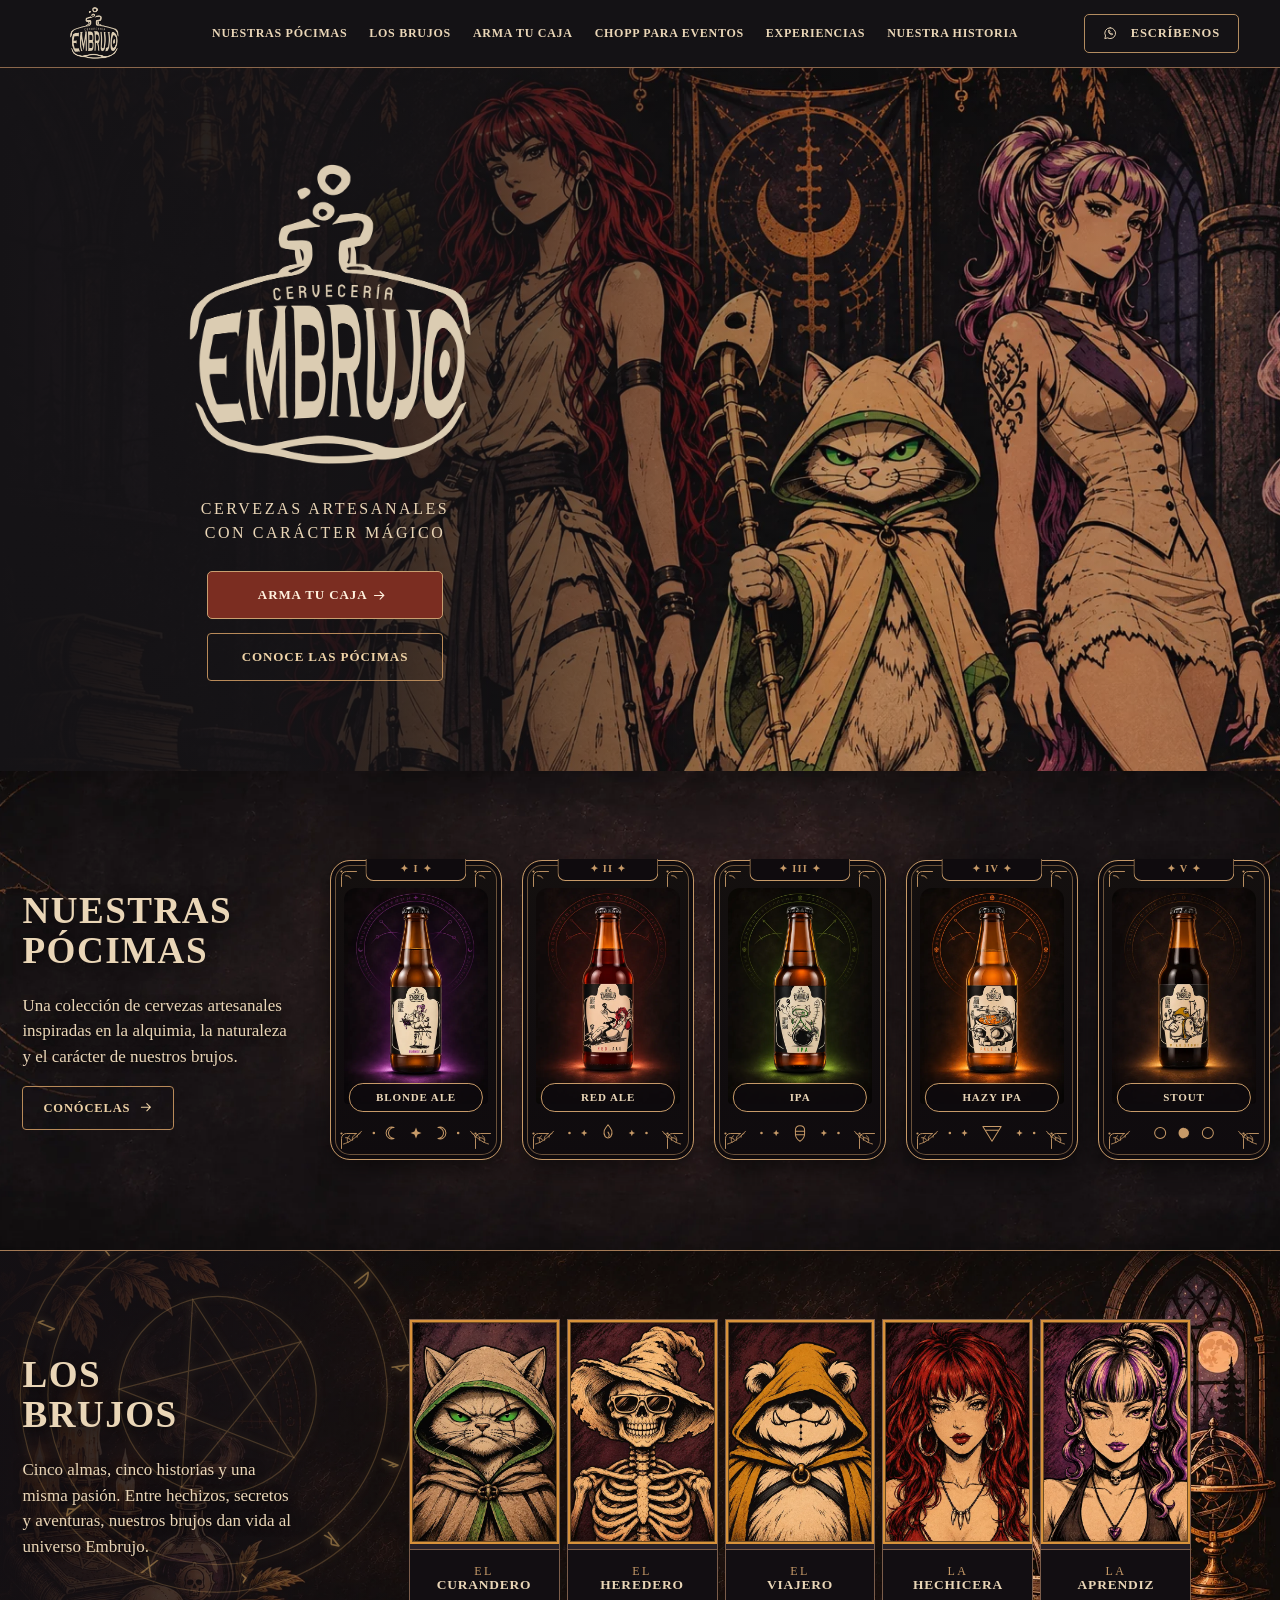
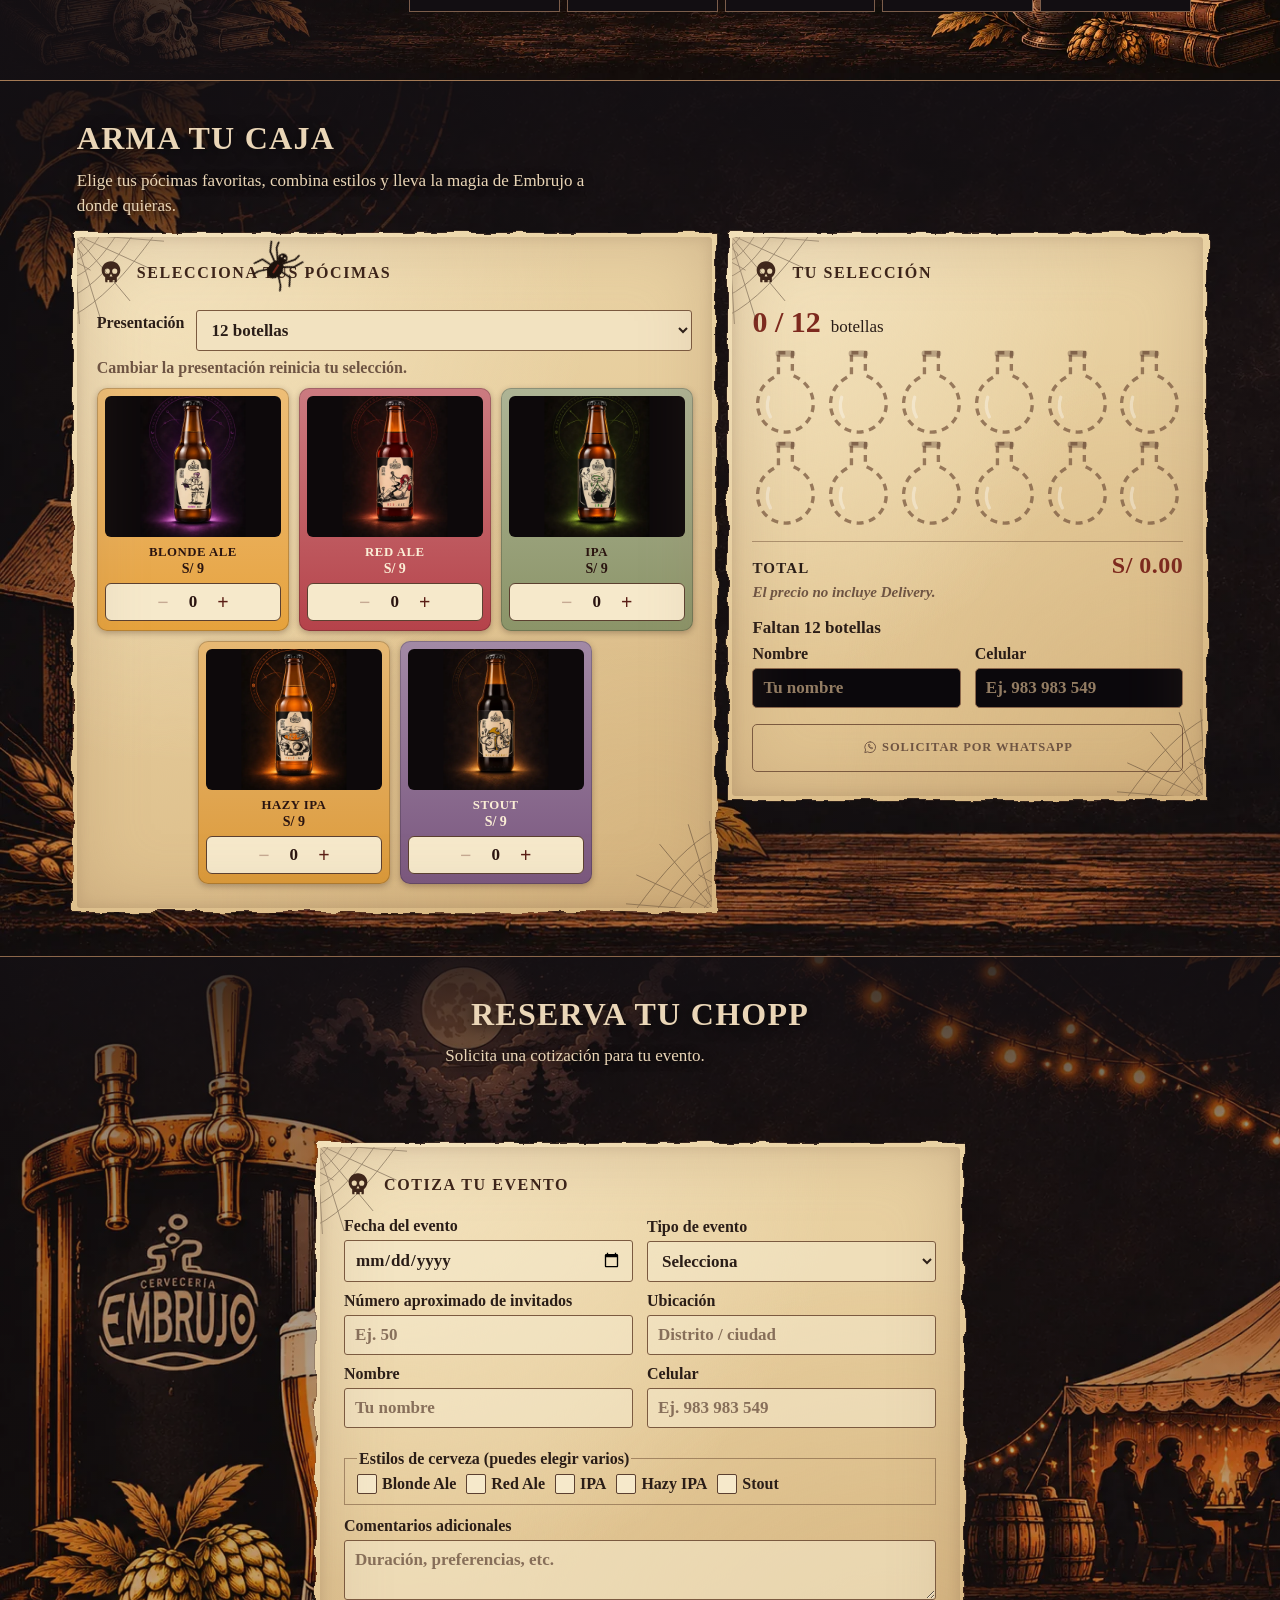
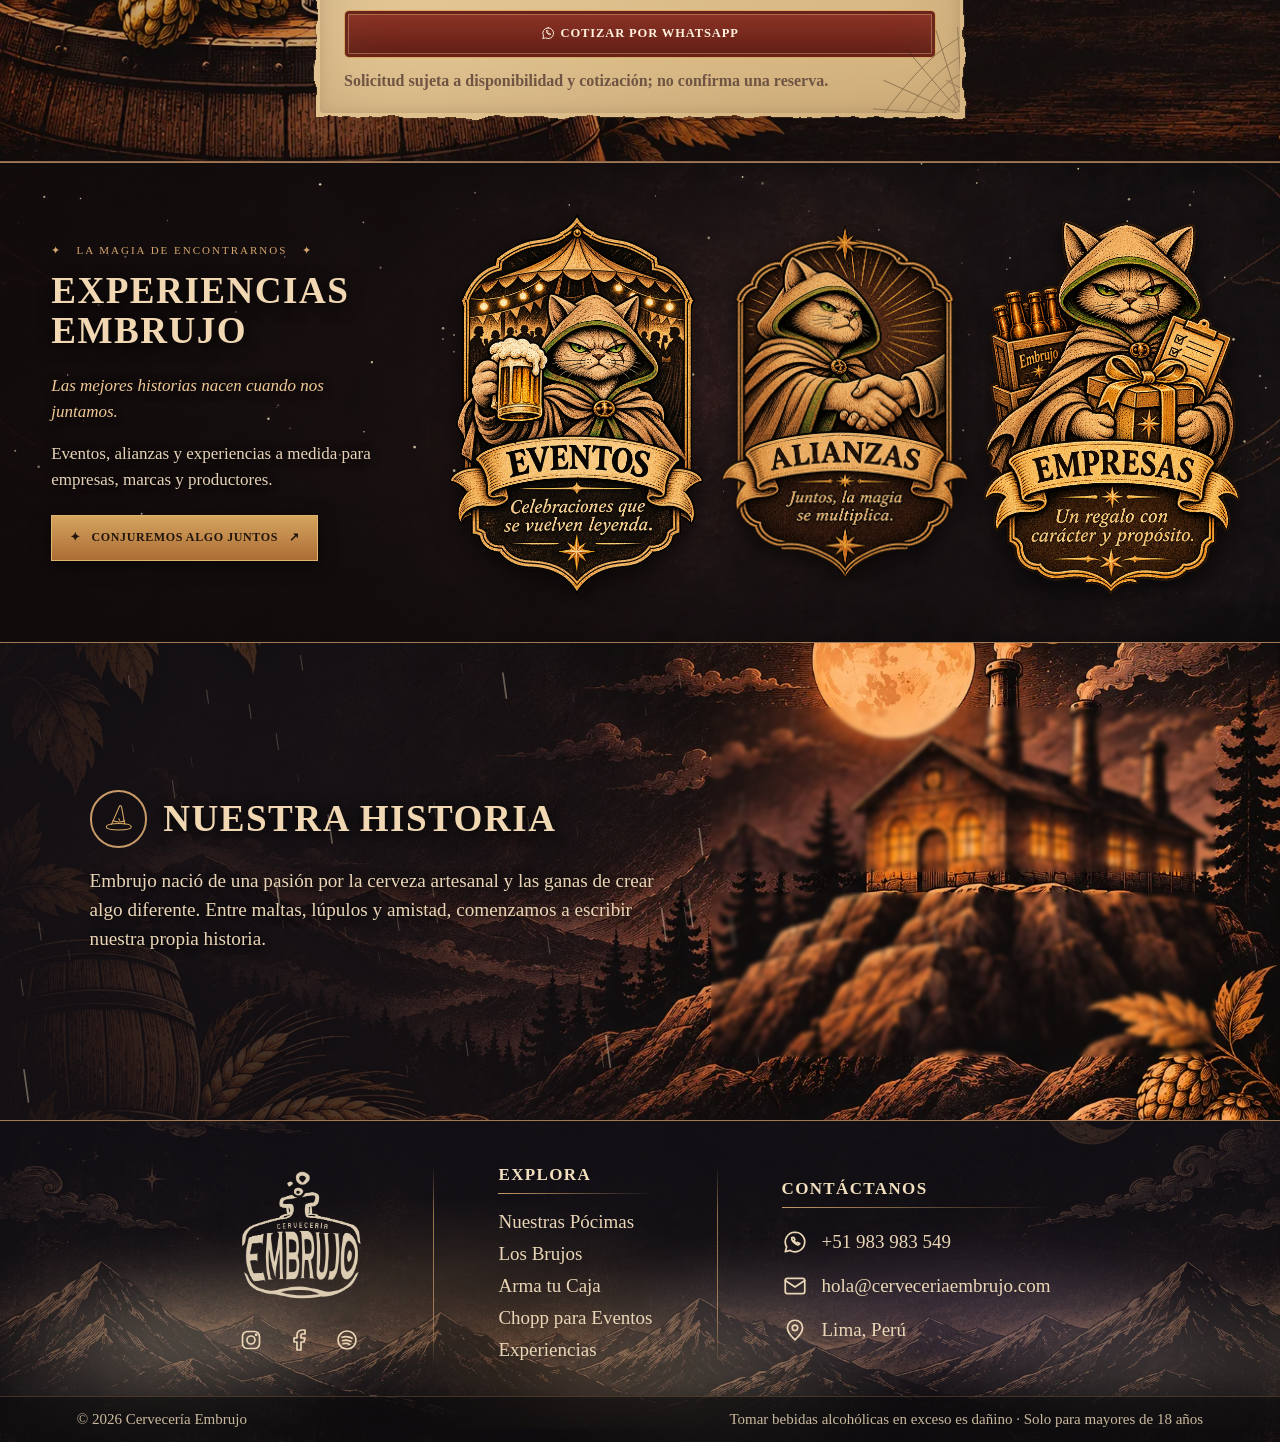
==== index.html @ a830eb20 "Update index.html for styling and contact features Updated stylesheet and script version numbers, mo" ====
<!doctype html>
<html lang="es">
<head>
<meta charset="utf-8">
<meta name="viewport" content="width=device-width, initial-scale=1">
<title>Cervecería Embrujo | Universo Embrujo</title>
<meta name="description" content="Cervecería Embrujo: cervezas artesanales con carácter mágico. Arma tu caja, reserva chopp para tu evento y conoce a los brujos.">
<link rel="preload" href="assets/fondos/hero-bg.webp" as="image" type="image/webp">
<link rel="preload" href="assets/fonts/cinzel-latin-600-normal.woff2" as="font" type="font/woff2" crossorigin>
<link rel="stylesheet" href="styles.css?v=4.32">
</head>
<body>

<!-- Íconos SVG (sprite). Se usan con <svg class="i"><use href="#i-nombre"/></svg> -->
<svg width="0" height="0" style="position:absolute" aria-hidden="true" focusable="false">
  <defs>
    <symbol id="i-whatsapp" viewBox="0 0 24 24" fill="none" stroke="currentColor" stroke-width="1.6" stroke-linecap="round" stroke-linejoin="round"><path d="M12 3a9 9 0 0 0-7.7 13.6L3 21l4.5-1.2A9 9 0 1 0 12 3z"/><path d="M9 8c-.4 1.9 1.6 5.6 5.4 6.6.9.2 1.6-.4 2-1.1l-2-1.1-.9.8c-.9-.4-2-1.5-2.4-2.5l.8-.8L10.9 7.8z"/></symbol>
    <symbol id="i-arrow" viewBox="0 0 24 24" fill="none" stroke="currentColor" stroke-width="1.8" stroke-linecap="round" stroke-linejoin="round"><path d="M4 12h15M13 6l6 6-6 6"/></symbol>
    <symbol id="i-chevron-left" viewBox="0 0 24 24" fill="none" stroke="currentColor" stroke-width="2" stroke-linecap="round" stroke-linejoin="round"><path d="M15 5l-7 7 7 7"/></symbol>
    <symbol id="i-chevron-right" viewBox="0 0 24 24" fill="none" stroke="currentColor" stroke-width="2" stroke-linecap="round" stroke-linejoin="round"><path d="M9 5l7 7-7 7"/></symbol>
    <symbol id="i-menu" viewBox="0 0 24 24" fill="none" stroke="currentColor" stroke-width="1.8" stroke-linecap="round"><path d="M4 7h16M4 12h16M4 17h16"/></symbol>
    <symbol id="i-close" viewBox="0 0 24 24" fill="none" stroke="currentColor" stroke-width="1.8" stroke-linecap="round"><path d="M6 6l12 12M18 6L6 18"/></symbol>
    <symbol id="i-tap" viewBox="0 0 48 48" fill="none" stroke="currentColor" stroke-width="1.6" stroke-linecap="round" stroke-linejoin="round"><path d="M10 14h20a6 6 0 0 1 6 6v3H10z"/><path d="M16 14V8h8v6M20 8V5"/><path d="M36 20h4v8a3 3 0 0 1-3 3h-1"/><path d="M14 23v8a3 3 0 0 0 3 3h2v8M24 34v3"/><path d="M20 42h12"/></symbol>
    <symbol id="i-crate" viewBox="0 0 48 48" fill="none" stroke="currentColor" stroke-width="1.6" stroke-linecap="round" stroke-linejoin="round"><path d="M6 24h36v18H6z"/><path d="M6 31h36"/><path d="M11 24V14h5v10M21 24V9h5v15M31 24V14h5v10"/><path d="M12.5 11v3M23.5 6v3M33.5 11v3"/></symbol>
    <symbol id="i-handshake" viewBox="0 0 48 48" fill="none" stroke="currentColor" stroke-width="1.6" stroke-linecap="round" stroke-linejoin="round"><path d="M4 18l8-4 8 3 5-2 6 3 9-3 4 2v14l-4 2-9 5-5-3-4 2-6-4-8-3-4-3z" opacity="0"/><path d="M3 17l7-3 10 2"/><path d="M45 17l-7-3-8 1"/><path d="M3 17v12l6 2M45 17v12l-6 2"/><path d="M20 16l-6 4a3 3 0 0 0 1 5l3 1"/><path d="M20 16l8-1 5 4-9 9a3 3 0 0 1-4-4"/><path d="M15 26l8 8a3 3 0 0 0 4-4M23 34l4 4a3 3 0 0 0 4-4l-3-3"/><path d="M30 34l3 3a3 3 0 0 0 4-4l-6-6"/></symbol>
    <symbol id="i-instagram" viewBox="0 0 24 24" fill="none" stroke="currentColor" stroke-width="1.7" stroke-linecap="round" stroke-linejoin="round"><rect x="3.5" y="3.5" width="17" height="17" rx="5"/><circle cx="12" cy="12" r="4"/><circle cx="17.2" cy="6.8" r=".6" fill="currentColor"/></symbol>
    <symbol id="i-facebook" viewBox="0 0 24 24" fill="none" stroke="currentColor" stroke-width="1.7" stroke-linecap="round" stroke-linejoin="round"><path d="M18 2h-3a5 5 0 0 0-5 5v3H7v4h3v8h4v-8h3l1-4h-4V7a1 1 0 0 1 1-1h3z"/></symbol>
    <symbol id="i-youtube" viewBox="0 0 24 24" fill="none" stroke="currentColor" stroke-width="1.7" stroke-linecap="round" stroke-linejoin="round"><path d="M2.5 17a24.12 24.12 0 0 1 0-10 2 2 0 0 1 1.4-1.4 49.56 49.56 0 0 1 16.2 0A2 2 0 0 1 21.5 7a24.12 24.12 0 0 1 0 10 2 2 0 0 1-1.4 1.4 49.55 49.55 0 0 1-16.2 0A2 2 0 0 1 2.5 17"/><path d="m10 15 5-3-5-3z"/></symbol>
    <symbol id="i-tiktok" viewBox="0 0 24 24" fill="none" stroke="currentColor" stroke-width="1.7" stroke-linecap="round" stroke-linejoin="round"><path d="M14 3v11.5a3.5 3.5 0 1 1-3.5-3.5"/><path d="M14 3c.3 2.4 1.9 4 4.5 4.2"/></symbol>
    <symbol id="i-spotify" viewBox="0 0 24 24" fill="none" stroke="currentColor" stroke-width="1.7" stroke-linecap="round" stroke-linejoin="round"><circle cx="12" cy="12" r="9"/><path d="M7 9.2c3.4-1 7.2-.7 10.2 1"/><path d="M7.6 12.6c2.9-.8 5.9-.5 8.4 1"/><path d="M8.2 15.7c2.3-.6 4.5-.4 6.5.8"/></symbol>
    <symbol id="i-mail" viewBox="0 0 24 24" fill="none" stroke="currentColor" stroke-width="1.6" stroke-linecap="round" stroke-linejoin="round"><rect x="3" y="5" width="18" height="14" rx="2"/><path d="m3 7 9 6 9-6"/></symbol>
    <symbol id="i-pin" viewBox="0 0 24 24" fill="none" stroke="currentColor" stroke-width="1.6" stroke-linecap="round" stroke-linejoin="round"><path d="M12 21s-7-6.2-7-11a7 7 0 0 1 14 0c0 4.8-7 11-7 11z"/><circle cx="12" cy="10" r="2.5"/></symbol>
  </defs>
</svg>

<header class="nav">
  <a class="brand" href="#inicio"><img src="assets/logo-embrujo.png" alt="Cervecería Embrujo"></a>
  <button id="menu" aria-label="Abrir menú" aria-expanded="false" aria-controls="navlinks"><svg class="i"><use href="#i-menu"/></svg></button>
  <nav id="navlinks">
    <a href="#pocimas">Nuestras pócimas</a>
    <a href="#brujos">Los brujos</a>
    <a href="#caja">Arma tu caja</a>
    <a href="#chopp">Chopp para eventos</a>
    <a href="#experiencias">Experiencias</a>
    <a href="#historia">Nuestra historia</a>
  </nav>
  <a class="btn nav-cta" data-correo="escribenos" href="https://wa.me/51983983549?text=Hola%2C%20quiero%20informaci%C3%B3n%20sobre%20Cervecer%C3%ADa%20Embrujo." target="_blank" rel="noopener"><svg class="i"><use href="#i-whatsapp"/></svg><span>Escríbenos</span></a>
</header>

<main>
  <section id="inicio" class="hero">
    <div class="hero-content">
      <img class="hero-logo" src="assets/logo-embrujo.png" alt="Cervecería Embrujo">
      <h1 class="hero-tagline">CERVEZAS ARTESANALES<br>CON CARÁCTER MÁGICO</h1>
      <div class="hero-actions">
        <a class="btn" href="#caja">Arma tu caja <svg class="i arr"><use href="#i-arrow"/></svg></a>
        <a class="outline" href="#pocimas">Conoce las pócimas</a>
      </div>
    </div>
  </section>

  <section id="pocimas" class="section split product-section">
    <div class="intro">
      <h2>NUESTRAS<br>PÓCIMAS</h2>
      <p>Una colección de cervezas artesanales inspiradas en la alquimia, la naturaleza y el carácter de nuestros brujos.</p>
      <a class="outline" href="#caja">Conócelas <svg class="i arr"><use href="#i-arrow"/></svg></a>
    </div>
    <div class="carousel">
      <div class="bottles" id="bottleGallery"></div>
      <button class="car-btn prev" data-target="bottleGallery" data-dir="-1" aria-label="Anterior"><svg class="i"><use href="#i-chevron-left"/></svg></button>
      <button class="car-btn next" data-target="bottleGallery" data-dir="1" aria-label="Siguiente"><svg class="i"><use href="#i-chevron-right"/></svg></button>
    </div>
  </section>

  <section id="brujos" class="section split character-section">
    <div class="intro">
      <h2>LOS<br>BRUJOS</h2>
      <p>Cinco almas, cinco historias y una misma pasión. Entre hechizos, secretos y aventuras, nuestros brujos dan vida al universo Embrujo.</p>
    </div>
    <div class="carousel">
      <div class="characters" id="characterGallery"></div>
      <button class="car-btn prev" data-target="characterGallery" data-dir="-1" aria-label="Anterior"><svg class="i"><use href="#i-chevron-left"/></svg></button>
      <button class="car-btn next" data-target="characterGallery" data-dir="1" aria-label="Siguiente"><svg class="i"><use href="#i-chevron-right"/></svg></button>
    </div>
  </section>



  <svg width="0" height="0" style="position:absolute" aria-hidden="true" focusable="false"><filter id="rough-papel" x="-5%" y="-5%" width="110%" height="110%"><feTurbulence type="fractalNoise" baseFrequency=".035" numOctaves="3" seed="7" result="n"/><feDisplacementMap in="SourceGraphic" in2="n" scale="9"/></filter></svg>
  <section class="section configurators">
    <div id="caja" class="config box-config">
      <div class="config-heading">
        <h2>ARMA TU CAJA</h2>
        <p>Elige tus pócimas favoritas, combina estilos y lleva la magia de Embrujo a donde quieras.</p>
      </div>
      <div class="panel sel-panel">
        <div class="mini-count" aria-hidden="true"><strong id="miniCount">0 / 12</strong><span id="miniLeft">Faltan 12 botellas</span></div>
        <h3>Selecciona tus pócimas</h3>
        <div class="choice"><label for="boxsize">Presentación</label>
          <select id="boxsize"><option value="12">12 botellas</option><option value="24">24 botellas</option></select>
        </div>
        <small class="hint">Cambiar la presentación reinicia tu selección.</small>
        <div id="boxrows"></div>
      </div>
      <div class="panel summary">
        <h3>Tu selección</h3>
        <ul id="boxlist" class="sel-list" aria-label="Cervezas elegidas"></ul>
        <div class="count"><strong id="boxcount">0 / 12</strong><span>botellas</span></div>
        <div class="notches" id="boxnotches" aria-hidden="true"></div>
        <div class="total"><span>Total</span><strong id="boxtotal">S/ 0.00</strong></div>
        <p class="delivery">El precio no incluye Delivery.</p>
        <p id="boxstatus" role="status">Selecciona tus cervezas</p>
        <p id="boxhint" class="hint"></p>
        <!-- Solo escritorio: nombre y celular para enviar la solicitud por correo (en móvil se oculta y se usa WhatsApp) -->
        <div class="field-row pc-only contacto">
          <label>Nombre<input id="cajaNombre" autocomplete="name" placeholder="Tu nombre"></label>
          <label>Celular<input id="cajaCel" type="tel" inputmode="tel" autocomplete="tel" placeholder="Ej. 983 983 549"></label>
        </div>
        <button class="btn" id="sendbox" aria-disabled="true"><svg class="i"><use href="#i-whatsapp"/></svg> <span class="lbl">Solicitar por WhatsApp</span></button>
        <p id="boxnote" class="form-note" role="status" aria-live="polite"></p>
      </div>
    </div>

    <div id="chopp" class="config chopp">
      <div class="config-heading">
        <h2>RESERVA TU CHOPP</h2>
        <p>Solicita una cotización para tu evento.</p>
      </div>
      <form id="choppform" class="panel" novalidate>
        <h3>Cotiza tu evento</h3>
        <div class="field-row">
          <label>Fecha del evento<input type="date" name="fecha" required></label>
          <label>Tipo de evento
            <select name="tipo" required><option value="">Selecciona</option><option>Cumpleaños</option><option>Matrimonio</option><option>Evento corporativo</option><option>Reunión</option><option>Otro</option></select>
          </label>
        </div>
        <div class="field-row">
          <label>Número aproximado de invitados<input type="number" name="invitados" min="1" required placeholder="Ej. 50"></label>
          <label>Ubicación<input name="ubicacion" required placeholder="Distrito / ciudad"></label>
        </div>
        <!-- Solo escritorio: datos de contacto para el envío por correo -->
        <div class="field-row pc-only">
          <label>Nombre<input name="nombre" autocomplete="name" placeholder="Tu nombre"></label>
          <label>Celular<input name="celular" type="tel" inputmode="tel" autocomplete="tel" placeholder="Ej. 983 983 549"></label>
        </div>
        <fieldset><legend>Estilos de cerveza (puedes elegir varios)</legend><div class="checks" id="beerchecks"></div></fieldset>
        <label>Comentarios adicionales<textarea name="comentarios" rows="2" placeholder="Duración, preferencias, etc."></textarea></label>
        <button class="btn" type="submit"><svg class="i"><use href="#i-whatsapp"/></svg> <span class="lbl">Cotizar por WhatsApp</span></button>
        <p id="choppnote" class="form-note" role="status" aria-live="polite"></p>
        <small>Solicitud sujeta a disponibilidad y cotización; no confirma una reserva.</small>
      </form>
    </div>
  </section>
  <!-- Experiencias: misma estructura que Pócimas y Brujos (section split → .intro + galería) -->
  <section id="experiencias" class="section split experience-section" aria-labelledby="experiencias-titulo">
    <div class="intro">
      <span class="exp-kicker" aria-hidden="true">✦ &nbsp; LA MAGIA DE ENCONTRARNOS &nbsp; ✦</span>
      <h2 id="experiencias-titulo">EXPERIENCIAS<br>EMBRUJO</h2>
      <p class="exp-quote">Las mejores historias nacen cuando nos juntamos.</p>
      <p class="exp-desc">Eventos, alianzas y experiencias a medida para empresas, marcas y productores.</p>
      <a class="exp-wa" data-correo="experiencias" href="https://wa.me/51983983549?text=Hola%2C%20me%20gustar%C3%ADa%20conversar%20sobre%20una%20experiencia%20o%20colaboraci%C3%B3n%20con%20Embrujo" target="_blank" rel="noopener noreferrer" aria-label="Conjuremos algo juntos por WhatsApp">✦ &nbsp; CONJUREMOS ALGO JUNTOS &nbsp; ↗</a>
    </div>
    <div class="experiences-gallery" aria-label="Opciones de colaboración">
      <figure><img src="assets/experiencias/eventos.png" alt="Eventos: festivales, ferias y celebraciones privadas" loading="lazy" width="344" height="582"></figure>
      <figure><img src="assets/experiencias/empresas.png" alt="Empresas: regalos, activaciones y experiencias corporativas" loading="lazy" width="351" height="582"></figure>
      <figure><img src="assets/experiencias/alianzas.png" alt="Alianzas: colaboraciones y proyectos con otras marcas" loading="lazy" width="346" height="582"></figure>
    </div>
  </section>
  <section class="section story">
    <div id="historia" class="story-half">
      <!-- Nuestra historia + Misión + Visión. Los iconos (sombrero, escoba, luna) son SVG: se pueden cambiar aquí. -->
      <div class="hist-wrap">
        <div class="hist-main">
          <h2><span class="hist-ic hist-ic-lg"><svg viewBox="0 0 48 48" aria-hidden="true"><path d="M5 36c0 3 8 5 19 5s19-2 19-5-8-5-19-5-19 2-19 5z"/><path d="M13 32.5L25 5c.8-1.8 2.8-1 3.2.8L33 32"/><path d="M15 27c6 2.2 13 2.2 18 0"/><path d="M24 24l1.2 2.2"/></svg></span>NUESTRA HISTORIA</h2>
          <p>Embrujo nació de una pasión por la cerveza artesanal y las ganas de crear algo diferente. Entre maltas, lúpulos y amistad, comenzamos a escribir nuestra propia historia.</p>
        </div>
        <div class="hist-col">
          <article class="hist-card">
            <h3><span class="hist-ic"><svg viewBox="0 0 48 48" aria-hidden="true"><path d="M44 4L25 25"/><path d="M21 22l7 7"/><path d="M21 23C14 24 7 31 4 42c9-1 16-6 18-13"/><path d="M12 33c3 0 7 1 9 4M9 38l12-8M15 40c2-3 5-5 8-7"/></svg></span>MISIÓN</h3>
            <p>Crear cervezas con identidad y carácter, transformando ingredientes en experiencias que despierten los sentidos y reúnan a las personas.</p>
          </article>
          <article class="hist-card">
            <h3><span class="hist-ic"><svg viewBox="0 0 48 48" aria-hidden="true"><path d="M30 6a18 18 0 1 0 12 30A14 14 0 0 1 30 6z"/><path d="M38 11l1.2 2.8 2.8.3-2.2 2 .7 2.9-2.5-1.6-2.5 1.6.7-2.9-2.2-2 2.8-.3z"/></svg></span>VISIÓN</h3>
            <p>Llevar la magia de Embrujo a nuevos lugares, convirtiéndonos en una marca reconocida por su creatividad, autenticidad y pasión cervecera.</p>
          </article>
        </div>
      </div>
    </div>
  </section>
</main>

<footer class="site-footer">
  <div class="sf-fog sf-f2" aria-hidden="true"><i></i></div>
  <div class="sf-fog sf-f1" aria-hidden="true"><i></i></div>
  <div class="sf-main">
    <div class="sf-brand">
      <img class="sf-logo" src="assets/logo-embrujo.png" alt="Cervecería Embrujo">
      <!-- Redes: para cambiar un enlace, edita el href de cada <a>. YouTube y TikTok se quitaron por ahora (el ícono sigue en el sprite de arriba por si se reactivan). -->
      <div class="sf-socials">
        <a class="sf-soc" href="https://www.instagram.com/cerveceria.embrujo" target="_blank" rel="noopener" aria-label="Instagram"><svg class="i"><use href="#i-instagram"/></svg></a>
        <a class="sf-soc" href="https://www.facebook.com/cerveceria.embrujo" target="_blank" rel="noopener" aria-label="Facebook"><svg class="i"><use href="#i-facebook"/></svg></a>
        <a class="sf-soc" href="https://open.spotify.com/user/31fjvkqgbstzmqudjuhpldklowda?si=c5f77337a974407b" target="_blank" rel="noopener" aria-label="Spotify"><svg class="i"><use href="#i-spotify"/></svg></a>
      </div>
    </div>
    <i class="sf-div" aria-hidden="true"></i>
    <nav class="sf-col" aria-label="Explora">
      <h3>EXPLORA</h3>
      <a class="sf-lk" href="#pocimas">Nuestras Pócimas</a>
      <a class="sf-lk" href="#brujos">Los Brujos</a>
      <a class="sf-lk" href="#caja">Arma tu Caja</a>
      <a class="sf-lk" href="#chopp">Chopp para Eventos</a>
      <a class="sf-lk" href="#experiencias">Experiencias</a>
    </nav>
    <i class="sf-div" aria-hidden="true"></i>
    <div class="sf-col">
      <h3>CONTÁCTANOS</h3>
      <a class="sf-ct" href="https://wa.me/51983983549?text=Hola%2C%20quiero%20informaci%C3%B3n%20sobre%20Cervecer%C3%ADa%20Embrujo." target="_blank" rel="noopener"><svg class="i"><use href="#i-whatsapp"/></svg><span>+51 983 983 549</span></a>
      <a class="sf-ct" href="mailto:hola@cerveceriaembrujo.com"><svg class="i"><use href="#i-mail"/></svg><span>hola@cerveceriaembrujo.com</span></a>
      <p class="sf-ct"><svg class="i"><use href="#i-pin"/></svg><span>Lima, Perú</span></p>
    </div>
  </div>
  <div class="sf-legal"><span>© 2026 Cervecería Embrujo</span><span>Tomar bebidas alcohólicas en exceso es dañino · Solo para mayores de 18 años</span></div>
</footer>

<a class="wa" href="https://wa.me/51983983549?text=Hola%2C%20quiero%20informaci%C3%B3n%20sobre%20Cervecer%C3%ADa%20Embrujo." aria-label="Escríbenos por WhatsApp" target="_blank" rel="noopener"><svg class="i"><use href="#i-whatsapp"/></svg></a>
<script src="script.js?v=4.24"></script>
</body>
</html>
---- styles.css ----
:root{--ink:#151115;--dark:#211a22;--cream:#f2dfbe;--gold:#d9aa65;--orange:#ba430c;--line:#bd9d6b}*{box-sizing:border-box}html{scroll-behavior:smooth}body{margin:0;background:var(--ink);color:var(--cream);font-family:Arial,sans-serif}h1,h2,h3,.brand{font-family:Georgia,serif}h2{font-size:clamp(2rem,3vw,3.6rem);line-height:.95;margin:0 0 22px}p{line-height:1.5}a{color:inherit;text-decoration:none}button,select,input,textarea{font:inherit}button{cursor:pointer}.nav{height:70px;display:flex;align-items:center;gap:28px;padding:0 3%;position:sticky;top:0;background:#151115f5;z-index:5;border-bottom:1px solid var(--line)}.brand{font-size:27px}.nav nav{display:flex;align-items:center;justify-content:center;gap:22px;flex:1}.nav nav a{font-size:12px;text-transform:uppercase}.nav nav a:hover{color:var(--gold)}#menu{display:none}.btn{display:inline-block;background:var(--orange);color:white;padding:14px 20px;border:1px solid #d78c54;border-radius:5px;font-weight:bold;font-size:13px;text-transform:uppercase;text-align:center}.btn:disabled{opacity:.45;cursor:not-allowed}.outline{display:inline-block;border:1px solid var(--gold);padding:13px 20px;color:var(--cream);font-size:13px;text-transform:uppercase}.section{border-bottom:5px solid #eee1ca;scroll-margin-top:70px}.hero{position:relative;min-height:clamp(400px,37.5vw,720px);overflow:hidden}.hero>img{width:100%;height:100%;position:absolute;object-fit:cover}.hero:after{content:"";position:absolute;inset:0;background:linear-gradient(90deg,#1a101ac9,transparent 75%)}.hero-content{position:relative;z-index:1;padding:9% 7%;max-width:700px}.hero h1{font-size:clamp(3rem,8vw,8rem);margin:10px 0}.eyebrow{letter-spacing:4px}.split{display:grid;grid-template-columns:25% 75%;min-height:440px}.intro{padding:45px 7%;align-self:center}.intro p{max-width:320px}.bottles,.characters{display:grid;grid-template-columns:repeat(5,1fr);gap:10px;align-items:stretch;padding:20px}.bottles figure,.characters figure{margin:0;min-width:0}.bottles img,.characters img{width:100%;height:100%;max-height:510px;object-fit:contain}.characters{grid-template-columns:repeat(6,1fr);gap:3px}.character-section{min-height:400px}.character-section .characters img{object-fit:cover}.experiences{display:grid;grid-template-columns:52% 48%;min-height:410px}.experiences .intro{padding-left:6%}.experiences .art{width:100%;height:100%;object-fit:cover}.services{display:flex;flex-wrap:wrap;gap:18px;margin-top:24px}.services a{border-bottom:1px solid var(--gold);padding-bottom:8px}.configurators{padding:35px 3%;background:#241a23}.config{display:grid;grid-template-columns:33% 40% 27%;gap:12px;align-items:start;margin-bottom:45px;scroll-margin-top:90px}.config-heading{padding:16px}.config-heading .art{width:100%;height:auto;max-height:300px;object-fit:contain}.panel{background:#f0ddbb;color:#231b18;border:3px solid #c99a61;border-radius:8px;padding:18px}.panel h3{text-transform:uppercase;margin:0 0 18px}.choice{display:flex;justify-content:space-between;align-items:center;margin-bottom:16px}.beer-row{display:grid;grid-template-columns:54px 1fr auto;align-items:center;gap:10px;padding:9px 0;border-bottom:1px solid #b89c75}.beer-row img{width:45px;height:65px;object-fit:contain}.beer-row small{display:block;color:#695346}.stepper{display:flex;align-items:center;gap:7px}.stepper button{width:30px;height:32px;border:1px solid #a28c6b;background:#fff1d8;border-radius:4px}.summary{text-align:center}.count strong{display:block;font-size:35px}.summary .btn{width:100%}.chopp{grid-template-columns:43% 57%}.chopp .config-heading{display:grid;grid-template-columns:1fr 1fr;align-items:center;gap:8px}.chopp .config-heading h2,.chopp .config-heading p{grid-column:1}.chopp .config-heading img{grid-column:2;grid-row:1 / span 2}.chopp form{max-width:750px}.panel label{display:block;font-weight:bold;font-size:13px;margin-bottom:10px}.panel input,.panel select,.panel textarea{display:block;width:100%;padding:10px;margin-top:5px;border:1px solid #b7a080;background:#fff7e8;border-radius:4px}.panel fieldset{border:1px solid #b7a080;margin:12px 0}.checks{display:flex;flex-wrap:wrap;gap:10px}.checks label{display:flex;align-items:center;gap:5px;margin:0}.checks input{width:auto;margin:0}.panel small{display:block;margin-top:12px}.story{display:grid;grid-template-columns:1fr 1fr;min-height:420px}.story-half{display:grid;grid-template-columns:38% 62%;overflow:hidden}.story-half .art{width:100%;height:100%;object-fit:cover}.circle{background:#1d161d}footer{min-height:340px;position:relative}footer>img{position:absolute;inset:0;width:100%;height:100%;object-fit:cover}footer:after{content:"";position:absolute;inset:0;background:#120f15c0}.foot-content{position:relative;z-index:1;display:grid;grid-template-columns:2fr 1fr 1fr;gap:30px;padding:65px 7%}.foot-content a{display:block;margin:10px 0}.wa{position:fixed;bottom:22px;right:22px;z-index:8;background:#18b84a;color:white;font-size:30px;border-radius:50%;width:60px;height:60px;display:grid;place-items:center}@media(max-width:1100px){.nav nav{gap:10px}.nav nav a{font-size:10px}.split{grid-template-columns:30% 70%}.config{grid-template-columns:1fr 1.4fr}.summary{grid-column:2}.story-half{grid-template-columns:1fr}.story-half .art{height:220px}}@media(max-width:740px){.nav{height:62px;gap:10px}.nav .btn{margin-left:auto;padding:10px;font-size:11px}#menu{display:block;background:transparent;color:white;border:0;font-size:25px}.nav nav{display:none;position:absolute;top:62px;left:0;right:0;background:#171218;padding:20px;flex-direction:column}.nav nav.open{display:flex}.hero{min-height:470px}.hero-content{padding:90px 7%}.split,.experiences,.story{display:block}.intro{padding:35px 6%}.bottles{overflow-x:auto;display:flex}.bottles figure{min-width:140px}.bottles img{height:270px}.characters{overflow-x:auto;display:flex}.characters figure{min-width:125px}.characters img{height:270px}.experiences .art{height:250px}.config,.chopp{display:block}.config-heading .art{max-height:240px}.config .panel{margin:12px 0}.chopp .config-heading{display:block}.chopp .config-heading img{max-width:260px}.story-half .art{height:240px}.foot-content{grid-template-columns:1fr 1fr}.foot-content>div:first-child{grid-column:1 / -1}}

/* V2: FONDOS AUTÓNOMOS. Sustituye los archivos en assets/fondos/ conservando el nombre. */
.hero{background:#211a22 url('assets/fondos/hero-bg.webp') center center / cover no-repeat}
.product-section{background:#211a22 url('assets/fondos/pocimas-bg.webp') center / cover no-repeat;min-height:540px}
.character-section{background:#211a22 url('assets/fondos/brujos-bg.webp') center / cover no-repeat;min-height:480px}
.experiences{background:#211a22 url('assets/fondos/experiencias-bg.webp') center / cover no-repeat;min-height:480px}
.configurators{display:grid;grid-template-columns:1fr 1fr;padding:0;background:#1e1720;gap:0}
.configurators .config{background:#241a23 url('assets/fondos/caja-bg.webp') center / cover no-repeat;min-height:480px;display:grid;grid-template-columns:minmax(150px,1fr) minmax(220px,1.4fr);padding:24px 2%;gap:12px;margin:0;align-content:center}
.configurators .chopp{background-image:url('assets/fondos/chopp-bg.webp');grid-template-columns:minmax(145px,1fr) minmax(220px,1.3fr)}
.configurators .summary{grid-column:1/-1;display:flex;align-items:center;justify-content:space-between;gap:15px;flex-wrap:wrap}
.configurators .summary .btn{width:auto}
.configurators .config-heading{padding:8px}.configurators .config-heading .art{max-height:190px}
.configurators .chopp .config-heading{display:block}.configurators .chopp .config-heading img{max-width:100%;max-height:200px}
.story-half{background:#241a23 url('assets/fondos/historia-bg.webp') center / cover no-repeat;min-height:480px}
footer{background:#151115 url('assets/fondos/footer-bg.webp') center / cover no-repeat;min-height:360px}
/* Los paneles son HTML real, no están dibujados en los fondos. */
@media(max-width:1250px){.configurators{grid-template-columns:1fr}.configurators .config{grid-template-columns:1fr 1.4fr}.configurators .summary{grid-column:2}.configurators .chopp{grid-template-columns:1fr 1.4fr}}
@media(max-width:740px){.configurators .config,.configurators .chopp{display:block;padding:22px 5%}.configurators .summary{display:block}.configurators .summary .btn{width:100%}.hero{background-position:55% center}.product-section,.character-section,.experiences,.story-half{background-position:center}.configurators .config{background-position:center}}

/* V3: identidad editorial oscura basada en la maqueta aprobada. */
:root{--ink:#171417;--dark:#1c181b;--cream:#ead6b7;--gold:#c79a68;--orange:#7d291e;--line:#8b674b}
body{background:#191518;color:var(--cream);font-family:Arial,Helvetica,sans-serif}
.nav{height:68px;background:#151316f9;border-bottom:1px solid #8b674b;padding:0 3.2%;gap:20px}
.brand{display:flex;align-items:center;width:105px;flex-shrink:0}.brand img{width:100%;max-height:55px;object-fit:contain}
.nav nav a{font-size:11px;letter-spacing:.025em;font-weight:700}.nav .btn{background:transparent;border:1px solid #b38c60;color:var(--cream)}
h2{font-weight:400;letter-spacing:-.03em;font-size:clamp(2.15rem,3.1vw,3.9rem)}
.btn{background:#7b2d21;color:#fff1de;border:1px solid #c99e70;border-radius:5px}.btn:hover{background:#a3442c}
.outline{border:1px solid #b88a59;color:#efd3a7;border-radius:4px;font-weight:700}
.section{border-bottom:1px solid #a47a55}.intro{padding:35px 7%}.intro p{font-size:14px;line-height:1.65}
.hero{min-height:clamp(420px,34vw,660px);background-color:#211a20;background-image:linear-gradient(90deg,#151316 0%,#151316dc 29%,#15131644 65%,#15131655 100%),url('assets/fondos/hero-bg.webp')}
.hero:after{background:none}.hero-content{padding:7% 9%;max-width:650px}.hero-logo{display:block;width:clamp(200px,24vw,400px);height:auto;max-height:330px;object-fit:contain;object-position:left}.hero-tagline{letter-spacing:.14em;font-size:clamp(14px,1.25vw,20px);line-height:1.5;margin:20px 0 26px}
.product-section{min-height:480px}.bottles{padding:30px 4% 25px 1%;gap:15px}.bottles figure{background:radial-gradient(ellipse at center,#49352b60,#1b181c22 75%);border-bottom:1px solid #a7805b}.bottles img{height:390px;object-fit:contain}
.character-section{min-height:430px}.characters{padding:18px 2% 18px 0;gap:7px}.characters figure{border:1px solid #7b5d4b;background:#292026}.characters img{height:380px;object-fit:cover}
.experiences{min-height:330px;grid-template-columns:56% 44%}.experiences .intro{padding:35px 7%}.experiences .art{height:310px;object-fit:contain}.services a{border:1px solid #7b5d4b;padding:15px 12px;font-size:12px;max-width:155px;text-align:center}
.configurators{background:#1b171a}.configurators .config{min-height:510px;padding:25px 3%;grid-template-columns:minmax(160px,1fr) minmax(235px,1.4fr);border-right:1px solid #9a7756}
.configurators .config-heading .art{max-height:200px;opacity:.8}.config-heading p{font-size:13px;line-height:1.6}.config-heading h2{font-size:clamp(2rem,2.5vw,3.2rem)}
.panel{background:#ead6b7;color:#251c1b;border:1px solid #a98563;padding:15px;border-radius:7px;box-shadow:0 4px 22px #0003}.panel h3{font-family:Georgia,serif}.beer-row{grid-template-columns:32px 1fr auto;gap:6px;padding:6px 0}.beer-row img{width:30px;height:42px}.beer-row strong{font-size:12px}.beer-row small{font-size:10px}.stepper{gap:4px}.stepper button{width:25px;height:27px}.summary{background:#e4c79e}.summary .count strong{font-size:27px}
.chopp form{max-width:none}.chopp .panel{font-size:12px}.chopp .panel label{font-size:12px}.chopp .panel input,.chopp .panel select,.chopp .panel textarea{padding:8px}
.story{min-height:400px}.story-half{min-height:400px}.story-half .art{object-fit:contain;max-height:400px}.story-half .intro{padding:30px 8%}
footer{min-height:290px}.foot-content{padding:45px 7%;grid-template-columns:1.8fr 1fr 1fr}.footer-logo{width:190px;max-width:100%;height:auto}.foot-content a,.foot-content p{font-size:13px}
.wa{background:#159e4a;border:2px solid #dbb78e}
@media(max-width:1250px){.configurators .config{grid-template-columns:1fr 1.4fr}.configurators .summary{grid-column:2}}
@media(max-width:740px){.brand{width:85px}.nav{height:62px}.hero{min-height:480px}.hero-content{padding:90px 7% 45px}.hero-logo{width:230px}.product-section,.character-section{min-height:auto}.bottles img{height:260px}.characters img{height:260px}.experiences .art{height:210px}.configurators .config{min-height:auto;padding:25px 5%}.configurators .summary{grid-column:auto}.story-half{min-height:auto}.story-half .art{height:220px}}


/* =====================================================================
   V4 · Tipografía (Cinzel + Cormorant Garamond), íconos SVG, responsive R1
   y sección "Únete al círculo" eliminada. Las imágenes de fondo NO se tocan.
   ===================================================================== */
@font-face{font-family:"Cinzel";font-weight:500;font-style:normal;font-display:swap;src:url(assets/fonts/cinzel-latin-500-normal.woff2) format("woff2")}
@font-face{font-family:"Cinzel";font-weight:600;font-style:normal;font-display:swap;src:url(assets/fonts/cinzel-latin-600-normal.woff2) format("woff2")}
@font-face{font-family:"Cinzel";font-weight:700;font-style:normal;font-display:swap;src:url(assets/fonts/cinzel-latin-700-normal.woff2) format("woff2")}
@font-face{font-family:"Cormorant Garamond";font-weight:500;font-style:normal;font-display:swap;src:url(assets/fonts/cormorant-garamond-latin-500-normal.woff2) format("woff2")}
@font-face{font-family:"Cormorant Garamond";font-weight:600;font-style:normal;font-display:swap;src:url(assets/fonts/cormorant-garamond-latin-600-normal.woff2) format("woff2")}
@font-face{font-family:"Cormorant Garamond";font-weight:700;font-style:normal;font-display:swap;src:url(assets/fonts/cormorant-garamond-latin-700-normal.woff2) format("woff2")}
@font-face{font-family:"Cormorant Garamond";font-weight:500;font-style:italic;font-display:swap;src:url(assets/fonts/cormorant-garamond-latin-500-italic.woff2) format("woff2")}

:root{--font-display:"Cinzel",Georgia,"Times New Roman",serif;--font-body:"Cormorant Garamond",Georgia,"Times New Roman",serif}
body{font-family:var(--font-body);font-weight:500;font-size:18px;color:var(--cream)}
h1,h2,h3,.brand{font-family:var(--font-display)}
h2{font-weight:600;text-transform:uppercase;letter-spacing:.04em;line-height:1.08;font-size:clamp(1.9rem,2.9vw,3.2rem);text-shadow:0 2px 14px #000a}
h3{font-weight:600;letter-spacing:.06em}
p{line-height:1.5}
.intro p,.config-heading p{font-size:clamp(17px,1.25vw,20px);line-height:1.5;text-shadow:0 1px 10px #000c}
.nav nav a,.btn,.outline,.services a,.panel h3,.foot-content h3{font-family:var(--font-display)}
.nav nav a{font-size:12px;font-weight:600;letter-spacing:.06em;white-space:nowrap}
.btn,.outline{font-weight:700;font-size:12.5px;letter-spacing:.07em}
.hero-tagline{font-family:var(--font-display);font-weight:500;letter-spacing:.16em}
.panel{font-family:var(--font-body)}
.panel label,.panel legend,.chopp .panel label{font-size:16px;font-weight:700}
.panel input,.panel select,.panel textarea,.chopp .panel input,.chopp .panel select,.chopp .panel textarea{font-family:var(--font-body);font-size:17px;font-weight:600;padding:9px 10px}
.panel small,.chopp .panel small{font-size:14px}
.beer-row strong{font-size:17px!important;font-family:var(--font-display);font-weight:600}
.beer-row small{font-size:14px!important}
.panel h3{font-size:16px}
.summary .count strong{font-family:var(--font-display)}
.foot-content a,.foot-content p{font-size:17px}
.foot-content h3{font-size:15px;letter-spacing:.1em}

/* Íconos SVG */
.i{width:1.15em;height:1.15em;vertical-align:-.2em;flex-shrink:0;fill:none;stroke:currentColor}
.i.arr{margin-left:.35em}
.i-lg{width:46px;height:46px}
.btn svg.i:first-child{margin-right:.4em}
.nav-cta{display:inline-flex;align-items:center;gap:8px;padding:11px 18px}
#menu{width:44px;height:44px;align-items:center;justify-content:center;padding:0}
#menu .i{width:26px;height:26px}
.wa{font-size:0}.wa .i{width:30px;height:30px;stroke-width:1.6}

/* Los brujos: nombre bajo cada personaje */
.characters figure{position:relative;overflow:hidden}
.characters figcaption{position:absolute;left:0;right:0;bottom:0;padding:46px 6px 14px;text-align:center;background:linear-gradient(180deg,transparent,#120e12ee 62%);font-family:var(--font-display);text-transform:uppercase;line-height:1.1}
.characters figcaption small{display:block;font-size:12px;letter-spacing:.2em;color:var(--gold)}
.characters figcaption strong{display:block;font-size:clamp(12px,1.05vw,17px);font-weight:600;letter-spacing:.06em;color:var(--cream)}

/* Experiencias: íconos con divisores, como en la maqueta */
.services{display:flex;flex-wrap:nowrap;gap:0;margin-top:26px;align-items:stretch}
.services a{border:0;max-width:none;flex:0 1 auto;padding:6px 20px;display:flex;flex-direction:column;align-items:center;gap:10px;text-align:center;font-size:12px;letter-spacing:.08em;line-height:1.3;text-transform:uppercase;color:var(--cream);transition:color .2s}
.services a+a{border-left:1px solid #8b674b}
.services a:first-child{padding-left:0}
.services a:hover{color:var(--gold)}
.services a span{max-width:9em}

/* Legibilidad de textos sobre los fondos (degradados oscuros SOBRE las imágenes de referencia) */
.character-section{background-image:linear-gradient(90deg,#141014f2 0,#141014d9 18%,#14101466 32%,transparent 45%),url('assets/fondos/brujos-bg.webp')}
.product-section{background-image:linear-gradient(90deg,#141014d0 0,#14101488 20%,transparent 38%),url('assets/fondos/pocimas-bg.webp')}
.experiences{background-image:linear-gradient(90deg,#141014f0 0,#141014d4 30%,#14101455 52%,transparent 66%),url('assets/fondos/experiencias-bg.webp')}
.configurators .box-config{background-image:linear-gradient(90deg,#141014e8 0,#141014c2 22%,#14101450 40%,transparent 55%),url('assets/fondos/caja-bg.webp')}
.configurators .chopp{background-image:linear-gradient(90deg,#141014e8 0,#141014c2 22%,#14101450 40%,transparent 55%),url('assets/fondos/chopp-bg.webp')}
.config-heading h2{color:var(--cream)}

/* Historia: ahora ocupa todo el ancho (se quitó "Únete al círculo") */
.story{display:block;min-height:0}
.story-half{display:block;min-height:420px;background-image:linear-gradient(90deg,#141014ee 0,#141014cc 28%,#14101440 52%,transparent 66%),url('assets/fondos/historia-bg.webp');background-size:cover;background-position:center}
.story-half .intro{padding:70px 7%;max-width:560px;align-self:auto}
.story-half .intro p{max-width:none}

/* Carruseles: flechas ocultas en escritorio */
.carousel{position:relative;min-width:0}
.car-btn{display:none}

/* ---------- RESPONSIVE R1 ---------- */
/* Nav: hamburguesa desde 1100px para que nunca se parta el menú */
@media(max-width:1100px){
  #menu{display:inline-flex;background:transparent;color:var(--cream);border:1px solid #8b674b;border-radius:5px}
  .nav{gap:12px}
  .nav nav{display:none;position:absolute;top:100%;left:0;right:0;flex-direction:column;align-items:stretch;gap:0;padding:8px 6% 16px;background:#151316fb;border-bottom:1px solid #8b674b;box-shadow:0 18px 30px #000a}
  .nav nav.open{display:flex}
  .nav nav a{font-size:14px;padding:15px 4px;border-bottom:1px solid #3a2d2a}
  .nav .nav-cta{margin-left:auto}
  #menu{order:3}.nav .nav-cta{order:2}
}
/* Secciones partidas: título arriba, galería deslizable con snap y flechas */
@media(max-width:900px){
  .split{display:block;min-height:0}
  .product-section,.character-section{min-height:0;background-image:linear-gradient(180deg,#141014ee 0,#141014b0 32%,#14101466 100%),url('assets/fondos/pocimas-bg.webp');background-position:center}
  .character-section{background-image:linear-gradient(180deg,#141014ee 0,#141014b0 32%,#14101466 100%),url('assets/fondos/brujos-bg.webp')}
  .intro{padding:38px 6% 14px;max-width:none}.intro p{max-width:520px}
  .bottles,.characters{display:flex;overflow-x:auto;gap:12px;padding:6px 6% 28px;scroll-snap-type:x mandatory;scroll-padding:0 6%;-webkit-overflow-scrolling:touch;scrollbar-width:thin;scrollbar-color:#8b674b transparent}
  .bottles figure,.characters figure{flex:0 0 clamp(138px,34vw,200px);scroll-snap-align:start}
  .bottles img{height:300px}.characters img{height:340px}
  .car-btn{display:grid;place-items:center;position:absolute;top:44%;width:42px;height:42px;border-radius:50%;border:1px solid #b38c60;background:#151316d9;color:var(--cream);padding:0;z-index:2}
  .car-btn.prev{left:8px}.car-btn.next{right:8px}
  .car-btn:hover{background:var(--orange)}
  /* Experiencias */
  .experiences{display:block;min-height:0;background-image:linear-gradient(180deg,#141014f2 0,#141014d0 55%,#14101466 100%),url('assets/fondos/experiencias-bg.webp');background-position:center bottom}
  .experiences .intro{padding:40px 6% 150px}
  /* Caja / Chopp: título arriba, paneles debajo */
  .configurators{grid-template-columns:1fr}
  .configurators .config,.configurators .chopp{display:block;min-height:0;padding:34px 6%;border-right:0;border-bottom:1px solid #9a7756}
  .configurators .box-config{background-image:linear-gradient(180deg,#141014f0 0,#141014c8 45%,#141014e6 100%),url('assets/fondos/caja-bg.webp')}
  .configurators .chopp{background-image:linear-gradient(180deg,#141014f0 0,#141014c8 45%,#141014e6 100%),url('assets/fondos/chopp-bg.webp')}
  .config-heading{padding:0 0 14px}.config .panel{margin:12px 0}
  .configurators .summary{display:block}.configurators .summary .btn{width:100%}
  .story-half{background-image:linear-gradient(180deg,#141014f0 0,#141014c0 50%,#141014aa 100%),url('assets/fondos/historia-bg.webp');min-height:0}
  .story-half .intro{padding:48px 6% 150px;max-width:none}
}
@media(max-width:740px){
  body{font-size:17px}
  .nav{height:62px}.brand{width:80px}
  .nav .nav-cta{padding:10px 12px;font-size:11px}.nav-cta .i{width:1.3em;height:1.3em}
  /* Hero: personajes arriba, texto abajo sobre degradado */
  .hero{min-height:620px;display:flex;align-items:flex-end;background-image:linear-gradient(180deg,#15131622 0,#15131600 25%,#151316cc 62%,#151316 100%),url('assets/fondos/hero-bg.webp');background-position:62% top;background-size:auto 70%;background-repeat:no-repeat;background-color:#151316}
  .hero-content{padding:0 7% 38px}
  .hero-logo{width:210px}
  .hero-tagline{font-size:14px;margin:14px 0 20px}
  .services{flex-wrap:wrap;gap:18px 0}.services a{padding:6px 16px}.services a:first-child{padding-left:0}
  .services a span{max-width:none}
  .i-lg{width:40px;height:40px}
  .experiences .intro{padding-bottom:160px}
  .characters figcaption strong{font-size:13px}
  .config .panel{padding:14px}
  .wa{width:52px;height:52px;bottom:max(14px,env(safe-area-inset-bottom));right:14px}
  .wa .i{width:28px;height:28px}
  .foot-content{padding:45px 6% 95px}
}
@media(max-width:380px){.nav .nav-cta span{display:none}.nav .nav-cta{padding:10px}.bottles figure,.characters figure{flex-basis:132px}}
@media(prefers-reduced-motion:reduce){html{scroll-behavior:auto}*{transition:none!important}}

/* =====================================================================
   ETAPA 1 · Accesibilidad básica (según DESIGN.md)
   Respaldo previo en ../Embrujo_Web_V4_backup_etapa1/
   ===================================================================== */

/* 1. Foco visible con teclado: Gold Foil sobre superficies oscuras */
:focus-visible{outline:2px solid #c79a68;outline-offset:2px}
/* Sobre pergamino el dorado no contrasta: se usa Oxblood */
.panel :focus-visible{outline-color:#7d291e}
.wa:focus-visible{outline-offset:3px}

/* 2. h1 semántico: el lema del hero pasó de <p> a <h1> en index.html.
      Una regla heredada de la capa V1 (.hero h1) le daba tamaño y margen de
      título; se neutraliza para conservar exactamente el aspecto anterior. */
.hero h1.hero-tagline{font-size:clamp(14px,1.25vw,20px);margin:20px 0 26px}
@media(max-width:740px){.hero h1.hero-tagline{font-size:14px;margin:14px 0 20px}}

/* 3. Textos pequeños: Cormorant sin bajar de 16px (antes 14px) */
.panel small,.chopp .panel small{font-size:16px;font-weight:600;line-height:1.35}
.beer-row small{font-size:16px!important;font-weight:600;line-height:1.2}

/* 4. Áreas táctiles de ~44×44px sin cambiar la lógica */
.stepper button{position:relative;width:34px;height:34px;padding:0}
.stepper button::after{content:"";position:absolute;inset:-6px}
.car-btn{width:44px;height:44px}

/* =====================================================================
   ETAPA 2 · Conversión (según DESIGN.md)
   Respaldo previo en ../Embrujo_Web_V4_backup_etapa2/
   ===================================================================== */

/* Hero: «Arma tu caja» (Oxblood, única acción principal) + «Conoce las pócimas» (outline dorado) */
.hero-actions{display:flex;flex-wrap:wrap;align-items:center;gap:14px}
.hero-actions .btn,.hero-actions .outline{display:inline-flex;align-items:center;justify-content:center;min-height:48px;min-width:236px;padding:0 26px;font-size:13px;white-space:nowrap}
@media(max-width:520px){.hero-actions{flex-direction:column;align-items:stretch;max-width:320px}}

/* Navegación: botón «Escríbenos» solo en escritorio/tablet; flotante de WhatsApp solo en móvil */
.wa{display:none}
@media(max-width:740px){
  .nav .nav-cta{display:none}
  #menu{margin-left:auto}
  .wa{display:grid}
}

/* «Nuestra historia» y «Escríbenos» son más largos que «Nosotros» y «Contacto»:
   se compactan los espacios entre 1101 y 1260px para que la barra no desborde */
@media(min-width:1101px) and (max-width:1260px){.nav{gap:12px;padding:0 2%}.nav nav{gap:14px}}

/* Experiencias: tres accesos editoriales con título y subtexto de acción */
.services .svc-text{display:flex;flex-direction:column;align-items:center;gap:4px;max-width:11em}
.services .svc-title{max-width:none;font:600 14px/1.3 var(--font-display);letter-spacing:.08em;text-transform:uppercase}
.services .svc-sub{max-width:none;display:block;text-align:center;font:italic 500 16px/1.3 var(--font-body);letter-spacing:0;text-transform:none;color:#c79a68;transition:color .2s}
.services .svc-sub .i{display:inline-block;width:1em;height:1em;margin-right:.35em;vertical-align:-.12em}
.services a:hover .svc-sub{color:#ead6b7}
@media(max-width:740px){
  .services{flex-direction:column;flex-wrap:nowrap;gap:0;margin-top:20px;max-width:360px}
  .services a,.services a:first-child{flex-direction:row;align-items:center;gap:16px;padding:14px 0;text-align:left;border-top:1px solid #8b674b}
  .services a+a{border-left:0}
  .services a:last-child{border-bottom:1px solid #8b674b}
  .services .svc-text{align-items:flex-start;max-width:none}
}

/* Footer: acceso a WhatsApp (Oxblood, única acción principal de esa pantalla) y enlace telefónico */
.foot-content a.foot-wa{display:inline-flex;align-items:center;gap:0;margin:12px 0 8px;padding:12px 18px;font-size:12.5px;line-height:1.3;text-align:left}
.foot-content a.foot-tel{display:inline-block;margin:0;padding:12px 0;transition:color .2s}
.foot-content a.foot-tel:hover{color:#c79a68}
/* En móvil el bloque de contacto ocupa todo el ancho para que el botón no se parta en tres líneas */
@media(max-width:740px){.foot-content>div:last-child{grid-column:1/-1}}

/* =====================================================================
   ETAPA 3 · Configuradores de caja y chopp: bandas de ancho completo
   Respaldo previo en ../Embrujo_Web_V4_backup_etapa3/
   Los fondos caja-bg y chopp-bg se muestran completos (sin velo, sin espejar);
   los controles se colocan sobre la zona oscura central de cada ilustración.
   ===================================================================== */
section.configurators{display:block;padding:0;background:#141014}
section.configurators .config{margin:0;min-height:0;gap:0;border:0;border-bottom:1px solid #8b674b;background-color:#141014;background-repeat:no-repeat;background-size:cover;background-position:left bottom;align-content:start}
section.configurators .config.box-config{background-image:url('assets/fondos/caja-bg.webp')}
section.configurators .config.chopp{background-image:url('assets/fondos/chopp-bg.webp')}
section.configurators .config-heading{padding:0}
section.configurators .config-heading h2{margin:0 0 12px}
section.configurators .config-heading p{max-width:30em;margin:0}

/* Paneles */
section.configurators .config .panel{margin:0;padding:20px;max-width:none}
section.configurators .config .panel.summary{display:block;grid-column:auto;text-align:left;background:#e4c79e}
.panel .hint{display:block;margin:0 0 10px;font-size:16px;font-weight:600;line-height:1.35;color:#695346}
.panel .hint:empty{display:none}
.sel-panel .choice{margin-bottom:6px}

/* Resumen de la caja */
.sel-list{list-style:none;margin:0 0 14px;padding:0}
.sel-list:empty{display:none}
.sel-list li{display:flex;justify-content:space-between;gap:12px;padding:6px 0;border-bottom:1px dotted #a98563;font-size:18px}
.sel-list b{font:600 16px var(--font-display);letter-spacing:.04em}
.summary .count{display:flex;align-items:baseline;gap:10px;margin:0}
.summary .count strong{display:inline;font-size:30px;line-height:1.1}
.summary .count span{font-size:17px}
.notches{display:grid;grid-template-columns:repeat(12,1fr);gap:4px;margin:10px 0 14px}
.notches i{display:block;height:14px;border:1px solid #8b674b;border-radius:2px}
.notches i.on{background:#8b674b}
.summary.is-complete{border-color:#7d291e}
.summary.is-complete .notches i.on{background:#7d291e;border-color:#7d291e}
#boxstatus{margin:0 0 4px;font-size:17px;font-weight:600}

/* Botones: habilitado (Oxblood) y deshabilitado (contorno cobre, texto apagado) */
section.configurators .panel .btn{display:flex;align-items:center;justify-content:center;width:100%;min-height:48px;margin-top:6px;padding:10px 14px;line-height:1.25;text-align:center}
.panel .btn[aria-disabled="true"],.panel .btn:disabled{background:transparent;color:#695346;border:1px solid #8b674b;opacity:1;cursor:not-allowed}
.panel .btn[aria-disabled="true"]:hover{background:transparent}
.stepper button[aria-disabled="true"],.stepper button:disabled{opacity:.4;cursor:not-allowed;background:transparent;border-color:#b89c75}

/* Avisos y validación en línea */
.form-note{margin:10px 0 0;font-size:16px;font-weight:600;line-height:1.35}
.form-note:empty{display:none}
.form-note.is-warn{color:#7d291e}
.form-note a{color:#7d291e;text-decoration:underline;text-underline-offset:3px}
.field-error{display:block;margin-top:4px;font-size:16px;font-weight:700;line-height:1.3;color:#7d291e}
.panel [aria-invalid="true"]{border-color:#7d291e;box-shadow:0 0 0 1px #7d291e}

/* Formulario de chopp compacto: campos en pares */
.chopp .panel{font-size:16px}
.field-row{display:grid;grid-template-columns:1fr 1fr;gap:0 14px}
.field-row label{display:flex;flex-direction:column;justify-content:flex-end;min-width:0}
@media(max-width:600px){.field-row{grid-template-columns:1fr}}

/* Escritorio: arte completo a la izquierda y controles sobre la zona oscura */
@media(min-width:1440px){
  section.configurators .config.box-config{display:grid;grid-template-columns:max(39%,560px) minmax(0,1.35fr) minmax(0,1fr) 13%;grid-template-areas:". head head ." ". sel sum .";column-gap:20px;row-gap:24px;padding:56px 0 64px;align-items:start}
  section.configurators .config.chopp{display:grid;grid-template-columns:max(31%,510px) minmax(0,440px) 1fr;grid-template-areas:". head ." ". form .";row-gap:24px;padding:108px 0 64px}
  section.configurators .config-heading{grid-area:head}
  section.configurators .sel-panel{grid-area:sel}
  section.configurators .config .panel.summary{grid-area:sum}
  section.configurators #choppform{grid-area:form}
}

/* Tablet y móvil: la ilustración sigue siendo el fondo de toda la sección (cover, anclada a la izquierda);
   los paneles van encima y un velo oscuro mantiene el texto legible */
@media(max-width:1439px){
  section.configurators .config.box-config,section.configurators .config.chopp{display:grid;grid-template-columns:minmax(0,1fr);row-gap:18px;padding:40px 6vw 48px;background-repeat:no-repeat;background-size:cover;background-position:left center}
  section.configurators .config.box-config{background-image:linear-gradient(180deg,#141014d9 0,#14101470 22%,#14101433 100%),url('assets/fondos/caja-bg.webp')}
  section.configurators .config.chopp{background-image:linear-gradient(180deg,#141014d9 0,#14101470 22%,#14101433 100%),url('assets/fondos/chopp-bg.webp')}
}
@media(min-width:741px) and (max-width:1439px){
  section.configurators .config.box-config{grid-template-columns:minmax(0,1.35fr) minmax(0,1fr);column-gap:20px}
  section.configurators .config.box-config .config-heading{grid-column:1/-1}
  section.configurators .config.chopp{grid-template-columns:minmax(0,1fr)}
  section.configurators .config.chopp .config-heading,section.configurators .config.chopp #choppform{max-width:640px}
}
@media(max-width:740px){section.configurators .config .panel{padding:18px}}

/* =====================================================================
   ETAPAS 4, 5 y 6 · Fondos, galerías y móvil
   Respaldo previo en ../Embrujo_Web_V4_backup_etapa456/
   ===================================================================== */

/* ETAPA 4 · Velos coherentes: una sola fórmula (opaco junto al texto, desvanecido hacia el arte).
   Pócimas queda sin velo: su arte ya es oscuro y el texto se lee sin oscurecerlo más. */
.product-section{background-image:url('assets/fondos/pocimas-bg.webp')}
.character-section{--veil-w:38%;background-image:linear-gradient(90deg,#141014ec 0,#141014bf calc(var(--veil-w)*.5),#14101400 var(--veil-w)),url('assets/fondos/brujos-bg.webp')}
.experiences{--veil-w:62%;background-image:linear-gradient(90deg,#141014ec 0,#141014bf calc(var(--veil-w)*.5),#14101400 var(--veil-w)),url('assets/fondos/experiencias-bg.webp')}
.story-half{--veil-w:58%;background-image:linear-gradient(90deg,#141014ec 0,#141014bf calc(var(--veil-w)*.5),#14101400 var(--veil-w)),url('assets/fondos/historia-bg.webp')}
footer:after{background:#120f15a6}
@media(max-width:900px){
  .character-section{background-image:linear-gradient(180deg,#141014ee 0,#141014b8 45%,#14101466 100%),url('assets/fondos/brujos-bg.webp')}
  .experiences{background-image:linear-gradient(180deg,#141014ee 0,#141014b8 45%,#14101466 100%),url('assets/fondos/experiencias-bg.webp')}
  .story-half{background-image:linear-gradient(180deg,#141014ee 0,#141014b8 45%,#14101466 100%),url('assets/fondos/historia-bg.webp')}
}

/* ETAPA 5 · Galerías listas para imágenes definitivas: sin recortes ni deformaciones.
   Cada imagen conserva su proporción (contain) y el nombre va debajo, sin tapar el arte. */
.bottles figure{display:flex;flex-direction:column;justify-content:flex-end}
.bottles img{width:100%;object-fit:contain;object-position:center bottom}
.bottles figcaption{padding:10px 4px 12px;text-align:center;font:600 13px/1.2 var(--font-display);letter-spacing:.08em;text-transform:uppercase;color:#ead6b7}
.characters figure{padding-bottom:62px}
.characters img,.character-section .characters img{height:318px;object-fit:contain;object-position:center bottom}
.characters figcaption{display:flex;flex-direction:column;justify-content:center;min-height:62px;padding:8px 6px 10px;background:#120e12;border-top:1px solid #7b5d4b}
@media(max-width:900px){.characters img,.character-section .characters img{height:278px}}

/* ETAPA 6 · Móvil: el botón flotante de WhatsApp se aparta de configuradores y footer */
/* Móvil: contador compacto y fijo dentro del selector de la caja (N / 12 y botellas que faltan).
   Es sticky solo mientras el panel está en pantalla, bajo la barra de navegación. */
.mini-count{display:none}
@media(max-width:740px){
  .mini-count{display:flex;justify-content:space-between;align-items:baseline;gap:10px;position:sticky;top:62px;z-index:3;margin:-18px -18px 14px;padding:10px 18px;background:#e4c79e;border-bottom:1px solid #a98563;border-radius:6px 6px 0 0}
  .mini-count strong{font:600 18px/1.2 var(--font-display);letter-spacing:.02em}
  .mini-count span{font-size:16px;font-weight:600}
  /* El botón flotante de WhatsApp ocupa los últimos ~66px del borde derecho: los párrafos dejan ese margen */
  .intro p{padding-right:44px}
}
@media(max-width:740px){
  .wa{transition:opacity .2s,visibility .2s}
  .wa.is-hidden{opacity:0;visibility:hidden;pointer-events:none}
}

/* =====================================================================
   V4.3 · Footer: logo + redes, Explora, Contáctanos, con niebla animada
   ===================================================================== */
.site-footer{position:relative;overflow:hidden;min-height:0;display:block;background-position:center bottom}
.site-footer:after{background:linear-gradient(180deg,#120f15d9 0%,#120f1599 55%,#120f1566 100%);z-index:0}
.sf-main,.sf-legal{position:relative;z-index:2}
.sf-main{display:flex;align-items:stretch;justify-content:center;gap:clamp(24px,5vw,72px);padding:44px clamp(16px,6vw,120px) 30px}
.sf-brand{display:flex;flex-direction:column;align-items:center;justify-content:center;gap:14px}
.sf-logo{display:block;width:130px;height:auto;transition:transform .5s ease,filter .5s}
.sf-logo:hover{transform:scale(1.04);filter:drop-shadow(0 0 14px #c79a6866)}
.sf-socials{display:flex;gap:4px}
.sf-soc{display:inline-flex;align-items:center;justify-content:center;width:44px;height:44px;border-radius:50%;border:1px solid transparent;color:var(--cream);transition:color .25s,border-color .25s,background .25s,transform .3s}
.sf-soc .i{width:24px;height:24px}
.sf-soc:hover{color:var(--gold);border-color:var(--gold);background:#c79a6818;transform:translateY(-3px)}
.sf-div{display:block;width:1px;align-self:stretch;background:linear-gradient(180deg,transparent,#c79a68 25%,#c79a68 75%,transparent);opacity:.7}
.sf-col{display:flex;flex-direction:column;align-items:flex-start;justify-content:center;min-width:0}
.sf-col h3{margin:0 0 12px;padding-bottom:8px;width:100%;font-family:var(--font-display);font-size:17px;font-weight:600;letter-spacing:.08em;color:#f2dfbe;border-bottom:1px solid transparent;border-image:linear-gradient(90deg,#c79a68,transparent) 1}
.sf-lk{position:relative;display:inline-block;padding:5px 0;font-size:19px;color:var(--cream);transition:color .25s,transform .25s}
.sf-lk:after{content:"";position:absolute;left:0;bottom:4px;height:1px;width:100%;background:var(--gold);transform:scaleX(0);transform-origin:left;transition:transform .3s ease}
.sf-lk:hover{color:var(--gold);transform:translateX(3px)}.sf-lk:hover:after{transform:scaleX(1)}
.sf-ct{display:flex;align-items:center;gap:14px;min-height:44px;margin:0;font-size:19px;color:var(--cream);overflow-wrap:anywhere;transition:color .25s}
.sf-ct .i{width:26px;height:26px;transition:transform .3s}
a.sf-ct:hover{color:var(--gold)}a.sf-ct:hover .i{transform:scale(1.15) rotate(-6deg)}
.sf-legal{display:flex;flex-wrap:wrap;justify-content:space-between;gap:6px 16px;padding:14px clamp(16px,6vw,120px);border-top:1px solid #8b674b66;background:#0c0a0d99;font-size:15px}
.sf-legal span{opacity:.85}
/* ---------------------------------------------------------------------
   AJUSTES DE LA NIEBLA DEL FOOTER  (cambia solo estos 5 valores)
   --niebla-opacidad       Intensidad. 1 = fuerte, 0.6 = actual, 0.3 = muy tenue, 0 = sin niebla
   --niebla-vel-frente     Segundos que tarda la capa frontal en dar una vuelta. MENOS = MÁS RÁPIDA
   --niebla-vel-fondo      Igual para la capa de fondo. Déjala más lenta que la frontal (da profundidad)
   --niebla-alto-frente    Altura de la capa frontal sobre el footer (solo escritorio)
   --niebla-alto-fondo     Altura de la capa de fondo (solo escritorio)
   Antes: opacidad 1 · 42s · 75s · 75% · 62%
   --------------------------------------------------------------------- */
.site-footer{
  --niebla-opacidad:.6;
  --niebla-vel-frente:28s;
  --niebla-vel-fondo:50s;
  --niebla-alto-frente:75%;
  --niebla-alto-fondo:62%;
}
/* Niebla animada (solo CSS): dos capas que se desplazan despacio en sentidos opuestos */
.sf-fog{position:absolute;left:0;right:0;z-index:1;overflow:hidden;pointer-events:none;opacity:var(--niebla-opacidad)}
.sf-fog i{position:absolute;top:0;left:0;width:200%;height:100%;will-change:transform;filter:blur(24px)}
.sf-f1{bottom:0;height:var(--niebla-alto-frente)}.sf-f2{bottom:4%;height:var(--niebla-alto-fondo)}
.sf-fog.sf-f1 i{animation:sfFog var(--niebla-vel-frente) linear infinite;background:radial-gradient(ellipse 12% 60% at 6% 62%,#ead6b766,transparent 72%),radial-gradient(ellipse 15% 50% at 17% 38%,#c79a6855,transparent 72%),radial-gradient(ellipse 11% 62% at 28% 66%,#ead6b766,transparent 72%),radial-gradient(ellipse 14% 54% at 40% 48%,#b896c044,transparent 72%),radial-gradient(ellipse 12% 60% at 56% 62%,#ead6b766,transparent 72%),radial-gradient(ellipse 15% 50% at 67% 38%,#c79a6855,transparent 72%),radial-gradient(ellipse 11% 62% at 78% 66%,#ead6b766,transparent 72%),radial-gradient(ellipse 14% 54% at 90% 48%,#b896c044,transparent 72%)}
.sf-fog.sf-f2 i{animation:sfFog var(--niebla-vel-fondo) linear infinite reverse;background:radial-gradient(ellipse 13% 50% at 10% 50%,#ead6b755,transparent 72%),radial-gradient(ellipse 10% 58% at 22% 70%,#c79a6866,transparent 72%),radial-gradient(ellipse 16% 46% at 34% 40%,#b896c044,transparent 72%),radial-gradient(ellipse 12% 56% at 45% 64%,#ead6b755,transparent 72%),radial-gradient(ellipse 13% 50% at 60% 50%,#ead6b755,transparent 72%),radial-gradient(ellipse 10% 58% at 72% 70%,#c79a6866,transparent 72%),radial-gradient(ellipse 16% 46% at 84% 40%,#b896c044,transparent 72%),radial-gradient(ellipse 12% 56% at 95% 64%,#ead6b755,transparent 72%)}
@keyframes sfFog{from{transform:translateX(0)}to{transform:translateX(-50%)}}
@media(max-width:900px){
  .sf-main{flex-direction:column;align-items:stretch;gap:24px;padding-top:40px}
  .sf-div{width:100%;height:1px;align-self:auto;background:linear-gradient(90deg,transparent,#c79a68 25%,#c79a68 75%,transparent)}
  .sf-lk{padding:10px 0}
}
@media(min-width:641px) and (max-width:900px){.sf-main{display:grid;grid-template-columns:1fr 1fr;gap:28px 40px}.sf-brand{grid-column:1/-1}.sf-div{display:none}.sf-main{align-items:start}.sf-col{justify-content:flex-start}}
@media(max-width:900px){.sf-f1{height:55%}.sf-f2{height:46%}}
@media(max-width:740px){.sf-legal{padding-bottom:22px}}
@media(prefers-reduced-motion:reduce){.sf-fog i{animation:none!important}.sf-logo,.sf-soc,.sf-lk,.sf-ct .i{transition:none}}

/* =====================================================================
   V4.5 · FORMULARIOS "GRIMORIO OSCURO" (Arma tu caja + Reserva tu chopp)
   Vidrio oscuro, filete dorado y calavera en los títulos.
   Colores principales: oro #d9aa65 · crema #ead6b7 · granate #7b2d21
   ===================================================================== */
section.configurators .panel{background:linear-gradient(160deg,#1c1519ee,#120e12f2);color:#ead6b7;border:1px solid #c79a6899;border-radius:8px;box-shadow:0 20px 50px #000c,inset 0 1px 0 #c79a6833;-webkit-backdrop-filter:blur(8px);backdrop-filter:blur(8px)}
section.configurators .config .panel.summary{background:linear-gradient(160deg,#1c1519ee,#120e12f2)}
section.configurators .panel::after{content:"";position:absolute;left:18px;right:18px;top:0;height:1px;background:linear-gradient(90deg,transparent,#e0b36c,transparent);pointer-events:none}
section.configurators .panel{position:relative}
/* Título con calavera (cambia el icono en --calavera) */
section.configurators .panel h3{display:flex;align-items:center;gap:12px;color:#d9aa65;letter-spacing:.1em;text-transform:uppercase}
section.configurators .panel h3::before{content:"";flex:0 0 22px;width:22px;height:22px;background:currentColor;-webkit-mask:var(--calavera) center/contain no-repeat;mask:var(--calavera) center/contain no-repeat;filter:drop-shadow(0 0 6px #d9aa6566)}
section.configurators{--calavera:url("data:image/svg+xml,%3Csvg xmlns=%22http://www.w3.org/2000/svg%22 viewBox=%220 0 24 24%22%3E%3Cpath fill=%22%23000%22 fill-rule=%22evenodd%22 d=%22M12 2C7.6 2 4 5.4 4 9.6c0 2.6 1.3 4.7 3 6V19a1 1 0 0 0 1 1h1v-2h1.5v2h3v-2H15v2h1a1 1 0 0 0 1-1v-3.4c1.7-1.3 3-3.4 3-6C20 5.4 16.4 2 12 2zM8.8 8.2a2.2 2.2 0 1 0 0 4.4 2.2 2.2 0 0 0 0-4.4zm6.4 0a2.2 2.2 0 1 0 0 4.4 2.2 2.2 0 0 0 0-4.4zM12 12.6l-1.3 2.4h2.6z%22/%3E%3C/svg%3E")}
/* Textos */
section.configurators .panel label,section.configurators .panel legend,section.configurators .panel strong,.chopp .panel label{color:#ead6b7}
section.configurators .panel small,.panel .hint,.chopp .panel small{color:#b59a79}
.summary .count strong{color:#d9aa65;text-shadow:0 0 18px #d9aa6566}
/* Campos */
section.configurators .panel input,section.configurators .panel select,section.configurators .panel textarea{background:#0b080c;color:#f2dfbe;border:1px solid #8b674b;border-radius:5px}
section.configurators .panel input::placeholder,section.configurators .panel textarea::placeholder{color:#b59a79;opacity:.8}
section.configurators .panel input[type=date]{color-scheme:dark}
.panel :focus-visible{outline-color:#e0b36c}
fieldset{border-color:#8b674b88}
.panel [aria-invalid="true"]{border-color:#ff9a82;box-shadow:0 0 0 1px #ff9a82}
.field-error,.form-note.is-warn,.form-note a{color:#ff9a82}
/* Filas de cerveza y lista */
.beer-row{border-bottom:1px solid #8b674b44}
.sel-list li{border-bottom:1px solid #8b674b44}
/* Botones + / − */
.stepper button{color:#e0b36c;background:transparent;border:1px solid #c79a68;border-radius:50%}
.stepper button:hover{background:#c79a6822}
.stepper button[aria-disabled="true"],.stepper button:disabled{border-color:#c79a68;opacity:.35;background:transparent}
/* Muescas de progreso */
.notches i{border-color:#8b674b}
.notches i.on{background:#d9aa65;border-color:#d9aa65;box-shadow:0 0 8px #d9aa6599}
.summary.is-complete{border-color:#d9aa65}
.summary.is-complete .notches i.on{background:#d9aa65;border-color:#d9aa65}
/* Botón de WhatsApp */
section.configurators .panel .btn{background:linear-gradient(180deg,#8f3426,#5f1d14);border:1px solid #d9aa65;color:#fff1de}
section.configurators .panel .btn:hover{box-shadow:0 0 22px #d9aa6555;filter:brightness(1.12)}
section.configurators .panel .btn[aria-disabled="true"],section.configurators .panel .btn:disabled{background:transparent;color:#b59a79;border:1px solid #b59a79;box-shadow:none;filter:none}
/* Checkboxes del chopp */
.checks input{accent-color:#d9aa65}
/* Tamaño de la calavera de los títulos */
section.configurators .panel h3::before{flex-basis:28px;width:28px;height:28px}
.sel-panel .choice{gap:12px}

/* =====================================================================
   V4.6 · LLUVIA EN "NUESTRA HISTORIA" (canvas creado por script.js)
   Solo afecta a #historia. El texto queda por encima de la lluvia.
   ===================================================================== */
#historia{position:relative;overflow:hidden;isolation:isolate}
#historia .rain-cv{position:absolute;inset:0;width:100%;height:100%;z-index:0;pointer-events:none}
#historia .intro{position:relative;z-index:1}

/* =====================================================================
   V4.7 · IMÁGENES DE LOS BRUJOS (cualquier tamaño o proporción)
   Todas las tarjetas usan la misma proporción (--brujo-ratio) y la imagen
   se recorta para rellenarla. object-position decide qué parte se conserva:
   "center 25%" prioriza la cara; usa "center top" o "center" si prefieres.
   ===================================================================== */
.character-section{--brujo-ratio:2/3;--brujo-pos:center 25%}
.characters img,.character-section .characters img{width:100%;height:auto;aspect-ratio:var(--brujo-ratio);object-fit:cover;object-position:var(--brujo-pos)}
@media(max-width:900px){.characters img,.character-section .characters img{height:auto}}
@media(max-width:1020px){.characters img,.character-section .characters img{height:auto}}
/* Marco común para todos los brujos (las imágenes se entregan sin marco).
   Cambia grosor/color aquí para todas a la vez. */
.character-section .characters img{box-sizing:border-box;border:3px solid #d8923a;outline:1px solid #14101488;outline-offset:-3px;object-position:center}

/* Brujos centrados en escritorio: las tarjetas conservan el ancho de una rejilla
   de 6 y el grupo (5, 6 o los que haya) se centra en el espacio disponible. */
@media(min-width:901px){
  .character-section .characters{--gap-brujos:7px;gap:var(--gap-brujos);padding-inline:1%;grid-template-columns:none;grid-auto-flow:column;grid-auto-columns:calc((100% - 5*var(--gap-brujos))/6);justify-content:center}
}

/* =====================================================================
   V4.11 · IMÁGENES DE LAS BOTELLAS (Nuestras pócimas), cualquier tamaño
   Todas las tarjetas usan la proporción --botella-ratio y la imagen se
   ajusta a ella. En escritorio el grupo se centra, como en Los brujos.
   ===================================================================== */
.product-section{--botella-ratio:2/3}
.bottles img{width:100%;height:auto;aspect-ratio:var(--botella-ratio);object-fit:cover;object-position:center}
@media(max-width:900px){.bottles img{height:auto}}
/* Miniaturas del selector "Arma tu caja": recorte centrado en la botella */
.beer-row img{object-fit:cover;object-position:center 58%;border-radius:3px}
@media(min-width:901px){
  .product-section .bottles{--gap-botellas:15px;gap:var(--gap-botellas);padding-inline:1%;grid-template-columns:none;grid-auto-flow:column;grid-auto-columns:calc((100% - 4*var(--gap-botellas))/5);justify-content:center}
}


/* =====================================================================
   V4.12 · NUESTRAS PÓCIMAS · CARTAS DE TAROT ALQUÍMICAS
   Solo CSS (sin tocar HTML ni script.js): los números romanos salen de un
   contador CSS, el marco y los ornamentos son SVG inline.
   Ajustes rápidos en --tarot-*. Respaldo previo: styles.css.pre-tarot
   ===================================================================== */
.product-section .bottles{counter-reset:carta;--tarot-oro:#c79a68;--tarot-oro-vivo:#e3bd88;--tarot-fondo:#0f0b0e;--tarot-pie:56px}
.product-section .bottles figure{
  --orn:none;counter-increment:carta;position:relative;container-type:inline-size;
  padding:14px 14px var(--tarot-pie);border:0;border-radius:20px;
  background:var(--orn) no-repeat center calc(100% - 16px)/min(112px,62cqw) 22px,
             url("data:image/svg+xml,%3Csvg xmlns=%22http://www.w3.org/2000/svg%22 viewBox=%220 0 40 24%22 fill=%22none%22 stroke=%22%23c79a68%22 stroke-width=%221.1%22 stroke-linecap=%22round%22 stroke-linejoin=%22round%22%3E%3Cpath d=%22M2 20C10 18 18 12 26 3M8 18c-2-4-1-7 2-9M14 15c-1-4 1-6 4-8M20 11c0-3 1-4 4-5%22/%3E%3C/svg%3E") no-repeat 12px calc(100% - 12px)/30px 20px,
             url("data:image/svg+xml,%3Csvg xmlns=%22http://www.w3.org/2000/svg%22 viewBox=%220 0 40 24%22 fill=%22none%22 stroke=%22%23c79a68%22 stroke-width=%221.1%22 stroke-linecap=%22round%22 stroke-linejoin=%22round%22%3E%3Cg transform=%22translate%2840 0%29 scale%28-1 1%29%22%3E%3Cpath d=%22M2 20C10 18 18 12 26 3M8 18c-2-4-1-7 2-9M14 15c-1-4 1-6 4-8M20 11c0-3 1-4 4-5%22/%3E%3C/g%3E%3C/svg%3E") no-repeat calc(100% - 12px) calc(100% - 12px)/30px 20px,
             linear-gradient(180deg,#14100f,var(--tarot-fondo));
  transition:transform .35s ease,filter .35s ease}
.product-section .bottles figure:nth-child(1){--orn:url("data:image/svg+xml,%3Csvg xmlns=%22http://www.w3.org/2000/svg%22 viewBox=%220 0 120 24%22 fill=%22none%22 stroke=%22%23c79a68%22 stroke-width=%221.1%22 stroke-linecap=%22round%22 stroke-linejoin=%22round%22%3E%3Cpath d=%22M60 6L61.68 10.32L66 12L61.68 13.68L60 18L58.32 13.68L54 12L58.32 10.32Z%22 fill=%22%23c79a68%22 stroke=%22none%22/%3E%3Cpath d=%22M36 6a6.4 6.4 0 1 0 0 12a5 5 0 1 1 0-12z%22/%3E%3Cg transform=%22translate%28120 0%29 scale%28-1 1%29%22%3E%3Cpath d=%22M36 6a6.4 6.4 0 1 0 0 12a5 5 0 1 1 0-12z%22/%3E%3C/g%3E%3Ccircle cx=%2214%22 cy=%2212%22 r=%221.4%22 fill=%22%23c79a68%22 stroke=%22none%22/%3E%3Ccircle cx=%22106%22 cy=%2212%22 r=%221.4%22 fill=%22%23c79a68%22 stroke=%22none%22/%3E%3C/svg%3E")}
.product-section .bottles figure:nth-child(2){--orn:url("data:image/svg+xml,%3Csvg xmlns=%22http://www.w3.org/2000/svg%22 viewBox=%220 0 120 24%22 fill=%22none%22 stroke=%22%23c79a68%22 stroke-width=%221.1%22 stroke-linecap=%22round%22 stroke-linejoin=%22round%22%3E%3Cpath d=%22M60 3c4 5 6 8 3 13a4 4 0 0 1-6 0c-3-5-1-8 3-13z%22/%3E%3Cpath d=%22M60 11c1.5 2 2 3 .8 4.8%22/%3E%3Cpath d=%22M34 8.5L34.98 11.02L37.5 12L34.98 12.98L34 15.5L33.02 12.98L30.5 12L33.02 11.02Z%22 fill=%22%23c79a68%22 stroke=%22none%22/%3E%3Cpath d=%22M86 8.5L86.98 11.02L89.5 12L86.98 12.98L86 15.5L85.02 12.98L82.5 12L85.02 11.02Z%22 fill=%22%23c79a68%22 stroke=%22none%22/%3E%3Ccircle cx=%2218%22 cy=%2212%22 r=%221.4%22 fill=%22%23c79a68%22 stroke=%22none%22/%3E%3Ccircle cx=%22102%22 cy=%2212%22 r=%221.4%22 fill=%22%23c79a68%22 stroke=%22none%22/%3E%3C/svg%3E")}
.product-section .bottles figure:nth-child(3){--orn:url("data:image/svg+xml,%3Csvg xmlns=%22http://www.w3.org/2000/svg%22 viewBox=%220 0 120 24%22 fill=%22none%22 stroke=%22%23c79a68%22 stroke-width=%221.1%22 stroke-linecap=%22round%22 stroke-linejoin=%22round%22%3E%3Cpath d=%22M60 4c3 0 5 2 5 5v4c0 3-2 6-5 8c-3-2-5-5-5-8V9c0-3 2-5 5-5z%22/%3E%3Cpath d=%22M55 10c3 0 8 0 10 0M55 14h10%22/%3E%3Cpath d=%22M34 8.5L34.98 11.02L37.5 12L34.98 12.98L34 15.5L33.02 12.98L30.5 12L33.02 11.02Z%22 fill=%22%23c79a68%22 stroke=%22none%22/%3E%3Cpath d=%22M86 8.5L86.98 11.02L89.5 12L86.98 12.98L86 15.5L85.02 12.98L82.5 12L85.02 11.02Z%22 fill=%22%23c79a68%22 stroke=%22none%22/%3E%3Ccircle cx=%2218%22 cy=%2212%22 r=%221.4%22 fill=%22%23c79a68%22 stroke=%22none%22/%3E%3Ccircle cx=%22102%22 cy=%2212%22 r=%221.4%22 fill=%22%23c79a68%22 stroke=%22none%22/%3E%3C/svg%3E")}
.product-section .bottles figure:nth-child(4){--orn:url("data:image/svg+xml,%3Csvg xmlns=%22http://www.w3.org/2000/svg%22 viewBox=%220 0 120 24%22 fill=%22none%22 stroke=%22%23c79a68%22 stroke-width=%221.1%22 stroke-linecap=%22round%22 stroke-linejoin=%22round%22%3E%3Cpath d=%22M50 5h20L60 21z%22/%3E%3Cpath d=%22M53 9h14%22/%3E%3Cpath d=%22M30 8.5L30.98 11.02L33.5 12L30.98 12.98L30 15.5L29.02 12.98L26.5 12L29.02 11.02Z%22 fill=%22%23c79a68%22 stroke=%22none%22/%3E%3Cpath d=%22M90 8.5L90.98 11.02L93.5 12L90.98 12.98L90 15.5L89.02 12.98L86.5 12L89.02 11.02Z%22 fill=%22%23c79a68%22 stroke=%22none%22/%3E%3Ccircle cx=%2214%22 cy=%2212%22 r=%221.4%22 fill=%22%23c79a68%22 stroke=%22none%22/%3E%3Ccircle cx=%22106%22 cy=%2212%22 r=%221.4%22 fill=%22%23c79a68%22 stroke=%22none%22/%3E%3C/svg%3E")}
.product-section .bottles figure:nth-child(5){--orn:url("data:image/svg+xml,%3Csvg xmlns=%22http://www.w3.org/2000/svg%22 viewBox=%220 0 120 24%22 fill=%22none%22 stroke=%22%23c79a68%22 stroke-width=%221.1%22 stroke-linecap=%22round%22 stroke-linejoin=%22round%22%3E%3Ccircle cx=%2234%22 cy=%2212%22 r=%226%22/%3E%3Ccircle cx=%2260%22 cy=%2212%22 r=%226%22 fill=%22%23c79a68%22 stroke=%22none%22/%3E%3Ccircle cx=%2286%22 cy=%2212%22 r=%226%22/%3E%3Cpath d=%22M60 6a6 6 0 0 1 0 12%22 stroke=%22%230f0b0e%22 fill=%22none%22/%3E%3C/svg%3E")}
/* Marco: doble borde fino + esquinas decorativas */
.product-section .bottles figure::after{content:"";position:absolute;inset:0;border-radius:20px;pointer-events:none;
  border:1px solid var(--tarot-oro);box-shadow:inset 0 0 0 4px var(--tarot-fondo),inset 0 0 0 5px #c79a6880,0 8px 22px #0008;
  background:url("data:image/svg+xml,%3Csvg xmlns=%22http://www.w3.org/2000/svg%22 viewBox=%220 0 24 24%22 fill=%22none%22 stroke=%22%23c79a68%22 stroke-width=%221.1%22 stroke-linecap=%22round%22%3E%3Cpath d=%22M3 21V9c0-3.500 2.500-6 6-6h12%22/%3E%3Cpath d=%22M8 8c3 0 5 1 6 3%22/%3E%3Ccircle cx=%223%22 cy=%223%22 r=%221.300%22 fill=%22%23c79a68%22 stroke=%22none%22/%3E%3C/svg%3E") no-repeat 8px 8px/20px 20px,
             url("data:image/svg+xml,%3Csvg xmlns=%22http://www.w3.org/2000/svg%22 viewBox=%220 0 24 24%22 fill=%22none%22 stroke=%22%23c79a68%22 stroke-width=%221.1%22 stroke-linecap=%22round%22%3E%3Cpath d=%22M3 21V9c0-3.500 2.500-6 6-6h12%22/%3E%3Cpath d=%22M8 8c3 0 5 1 6 3%22/%3E%3Ccircle cx=%223%22 cy=%223%22 r=%221.300%22 fill=%22%23c79a68%22 stroke=%22none%22/%3E%3C/svg%3E") no-repeat calc(100% - 8px) 8px/20px 20px,
             url("data:image/svg+xml,%3Csvg xmlns=%22http://www.w3.org/2000/svg%22 viewBox=%220 0 24 24%22 fill=%22none%22 stroke=%22%23c79a68%22 stroke-width=%221.1%22 stroke-linecap=%22round%22%3E%3Cpath d=%22M3 21V9c0-3.500 2.500-6 6-6h12%22/%3E%3Cpath d=%22M8 8c3 0 5 1 6 3%22/%3E%3Ccircle cx=%223%22 cy=%223%22 r=%221.300%22 fill=%22%23c79a68%22 stroke=%22none%22/%3E%3C/svg%3E") no-repeat 8px calc(100% - 8px)/20px 20px,
             url("data:image/svg+xml,%3Csvg xmlns=%22http://www.w3.org/2000/svg%22 viewBox=%220 0 24 24%22 fill=%22none%22 stroke=%22%23c79a68%22 stroke-width=%221.1%22 stroke-linecap=%22round%22%3E%3Cpath d=%22M3 21V9c0-3.500 2.500-6 6-6h12%22/%3E%3Cpath d=%22M8 8c3 0 5 1 6 3%22/%3E%3Ccircle cx=%223%22 cy=%223%22 r=%221.300%22 fill=%22%23c79a68%22 stroke=%22none%22/%3E%3C/svg%3E") no-repeat calc(100% - 8px) calc(100% - 8px)/20px 20px;
  background-blend-mode:normal;transition:border-color .35s,box-shadow .35s}
/* Placa superior con número romano */
.product-section .bottles figure::before{content:"\2726  " counter(carta,upper-roman) "  \2726";position:absolute;z-index:2;top:-1px;left:50%;transform:translateX(-50%);
  min-width:46%;padding:5px 10px 6px;text-align:center;white-space:nowrap;
  font:600 clamp(10px,7.2cqw,14px)/1 var(--font-display);letter-spacing:.12em;color:var(--tarot-oro);
  background:var(--tarot-fondo);border:1px solid var(--tarot-oro);border-top:0;border-radius:0 0 8px 8px}
.product-section .bottles img{position:relative;margin-top:14px;border-radius:12px 12px 4px 4px}
/* Placa con el nombre, sobre la base de la fotografía */
.product-section .bottles figcaption{position:absolute;z-index:2;left:50%;bottom:calc(var(--tarot-pie) - 8px);transform:translateX(-50%);width:78%;padding:7px 6px 8px;
  text-align:center;white-space:nowrap;font:600 clamp(11px,7.4cqw,15px)/1.1 var(--font-display);letter-spacing:.08em;text-transform:uppercase;color:#ead6b7;
  background:#0e0a0dd9;border:1px solid var(--tarot-oro);border-radius:14px}
/* Hover sutil */
@media(hover:hover){.product-section .bottles figure:hover{transform:translateY(-5px);filter:brightness(1.06)}
  .product-section .bottles figure:hover::after{border-color:var(--tarot-oro-vivo);box-shadow:inset 0 0 0 4px var(--tarot-fondo),inset 0 0 0 5px #e3bd88b0,0 10px 26px #000a,0 0 16px #c79a6840}}
.product-section .bottles figure:focus-within::after{outline:2px solid var(--tarot-oro-vivo);outline-offset:3px}
@media(prefers-reduced-motion:reduce){.product-section .bottles figure,.product-section .bottles figure::after{transition:none}.product-section .bottles figure:hover{transform:none}}
/* Escritorio: más espacio entre cartas */
@media(min-width:901px){.product-section .bottles{--gap-botellas:20px;padding-block:22px}}

/* =====================================================================
   V4.13 · FICHAS (Lightbox2) en Nuestras pócimas
   .hit = enlace invisible que cubre la carta (clic, teclado y lectores).
   ===================================================================== */
.product-section .bottles .hit{position:absolute;inset:0;z-index:4;border-radius:20px;cursor:pointer}
.product-section .bottles .hit:focus-visible{outline:2px solid #e3bd88;outline-offset:3px}
/* Visor de fichas (JS integrado en script.js) */
.fl-lock{overflow:hidden}
.ficha-dlg{border:0;padding:0;margin:0;max-width:none;max-height:none;width:100%;height:100%;background:transparent;color:#ead6b7;overflow:hidden}
.ficha-dlg::backdrop{background:#080508eb;backdrop-filter:blur(3px)}
.ficha-dlg[open]{display:grid;place-items:center;animation:flIn .3s ease both}
@keyframes flIn{from{opacity:0}to{opacity:1}}
.fl-box{width:min(92vw,1100px);background:#120d10;border:1px solid #c79a68;border-radius:8px;padding:8px 8px 10px;box-shadow:0 0 0 4px #120d10,0 0 0 5px #c79a6877,0 30px 80px #000d}
.fl-img{display:block;width:100%;height:auto;max-height:calc(100dvh - 130px);object-fit:contain;border:1px solid #c79a6855;border-radius:4px;background:#000;opacity:0;transition:opacity .3s ease}
.fl-img.is-in{opacity:1}
.fl-bar{display:flex;align-items:center;justify-content:space-between;gap:12px;padding:10px 6px 0}
.fl-cap{font:600 15px var(--font-display);letter-spacing:.08em;text-transform:uppercase}
.fl-num{margin-top:3px;font:500 15px var(--font-body);color:#c79a68}
.fl-x,.fl-nav{display:grid;place-items:center;width:44px;height:44px;border:1px solid #c79a68aa;border-radius:50%;background:#120d10e6;color:#ead6b7;font:500 26px/1 var(--font-body);cursor:pointer;transition:background .2s,border-color .2s}
.fl-x:hover,.fl-nav:hover{background:#c79a6833;border-color:#c79a68}
.fl-x:focus-visible,.fl-nav:focus-visible{outline:2px solid #e3bd88;outline-offset:3px}
.fl-nav{position:absolute;top:50%;transform:translateY(-50%)}
.fl-prev{left:max(10px,2vw)}.fl-next{right:max(10px,2vw)}
@media(max-width:700px){.fl-nav{top:auto;bottom:18px;transform:none}.fl-prev{left:calc(50% - 56px)}.fl-next{right:calc(50% - 56px)}.fl-box{margin-bottom:56px}}
@media(prefers-reduced-motion:reduce){.ficha-dlg[open]{animation:none}.fl-img{transition:none}}

/* Brujos: enlace invisible sobre la tarjeta (abre la ficha en el visor) */
.character-section .characters .hit{position:absolute;inset:0;z-index:4;cursor:pointer}
.character-section .characters .hit:focus-visible{outline:2px solid #e3bd88;outline-offset:-3px}

/* Pócimas y Brujos: el grupo de cartas siempre centrado en vertical dentro de su sección */
@media(min-width:901px){
  .product-section .carousel,.character-section .carousel{display:flex;flex-direction:column;justify-content:center}
}

/* Brujos: mismo efecto hover que las pócimas (elevación + brillo suave del marco) */
.character-section .characters figure{transition:transform .35s ease,filter .35s ease,box-shadow .35s ease,border-color .35s ease}
@media(hover:hover){
  .character-section .characters figure:hover,.character-section .characters figure:focus-within{transform:translateY(-5px);filter:brightness(1.06);border-color:#e3bd88;box-shadow:0 10px 26px #000a,0 0 16px #c79a6840}
}
@media(prefers-reduced-motion:reduce){.character-section .characters figure{transition:none}.character-section .characters figure:hover{transform:none}}


/* =====================================================================
   V4.18 · ARMA TU CAJA · PAPEL VIEJO + TELARAÑAS + ARAÑA
   Solo afecta a #caja (el formulario del chopp no cambia).
   ===================================================================== */
/* --- COLORES (cambia aquí) --- */
#caja{
  --papel-claro:#f3e2bd;      /* centro del papel */
  --papel-medio:#ecd6a8;      /* papel */
  --papel-oscuro:#dcbd89;     /* borde envejecido */
  --tinta:#2a1d17;            /* texto principal */
  --tinta-suave:#6e5443;      /* textos secundarios */
  --titulo:#3a2218;           /* títulos */
  --acento:#7d291e;           /* granate: contador, muescas, botón */
  --linea:#7b5a40;            /* líneas y bordes finos */
  /* color de la tarjeta de cada cerveza */
  --c-blonde:#e6a23c; --c-red:#b5424a; --c-ipa:#8b9468; --c-hazy:#dc9a38; --c-stout:#7a577f;
}
#caja .panel{--ink:var(--tinta);position:relative;isolation:isolate;background:none;border:0;border-radius:3px;box-shadow:none;backdrop-filter:none;-webkit-backdrop-filter:none;color:var(--tinta);padding:22px 20px 24px}
#caja .panel::before{content:"";position:absolute;inset:-4px;z-index:-1;pointer-events:none;background:radial-gradient(ellipse at 15% 0,var(--papel-claro),transparent 55%),radial-gradient(ellipse at 90% 100%,#c9a46d66,transparent 55%),linear-gradient(170deg,var(--papel-medio),var(--papel-oscuro));filter:url(#rough-papel);box-shadow:0 0 0 1px #6b4a3055}
/* telarañas en las esquinas (arriba-izquierda y abajo-derecha) */
#caja .panel::after{content:"";position:absolute;inset:0;z-index:2;pointer-events:none;height:auto;left:0;right:0;top:0;border-radius:3px;
  background:url("data:image/svg+xml,%3Csvg xmlns=%22http://www.w3.org/2000/svg%22 viewBox=%220 0 100 100%22 fill=%22none%22 stroke=%22%232f2119%22 stroke-width=%221%22 stroke-linecap=%22round%22%3E%3Cpath d=%22M0 0L100 8M0 0L88 40M0 0L62 74M0 0L30 96M0 0L6 100%22/%3E%3Cpath d=%22M0 14Q8 12 14 0M0 30Q14 26 30 0M0 48Q22 40 48 0M0 68Q30 54 66 0M0 90Q40 70 90 0%22/%3E%3Cpath d=%22M0 14Q10 20 10 24M0 30Q12 36 18 40%22/%3E%3C/svg%3E") no-repeat -3px -3px/clamp(64px,7vw,100px) auto,url("data:image/svg+xml,%3Csvg xmlns=%22http://www.w3.org/2000/svg%22 viewBox=%220 0 100 100%22 fill=%22none%22 stroke=%22%232f2119%22 stroke-width=%221%22 stroke-linecap=%22round%22%3E%3Cg transform=%22rotate%28180 50 50%29%22%3E%3Cpath d=%22M0 0L100 8M0 0L88 40M0 0L62 74M0 0L30 96M0 0L6 100%22/%3E%3Cpath d=%22M0 14Q8 12 14 0M0 30Q14 26 30 0M0 48Q22 40 48 0M0 68Q30 54 66 0M0 90Q40 70 90 0%22/%3E%3Cpath d=%22M0 14Q10 20 10 24M0 30Q12 36 18 40%22/%3E%3C/g%3E%3C/svg%3E") no-repeat calc(100% + 3px) calc(100% + 3px)/clamp(64px,7vw,100px) auto;
  opacity:.5;box-shadow:inset 0 0 70px #8b674b88,inset 0 0 14px #5b403066}
#caja .panel h3{color:var(--titulo)}
#caja .panel label,#caja .panel legend,#caja .panel strong{color:var(--tinta)}
#caja .panel small,#caja .panel .hint{color:var(--tinta-suave)}
#caja .panel select{background:#f2e2c0;color:var(--tinta);border:1px solid var(--linea);border-radius:3px}
#caja .panel :focus-visible{outline-color:var(--acento)}
/* tarjetas de botellas (más grandes) */
/* Tarjetas: siempre 3 arriba y 2 abajo, centradas. En paneles muy angostos pasan a 2 por fila. */
#caja #boxrows{display:flex;flex-wrap:wrap;justify-content:center;gap:10px;container-type:inline-size}
#caja #boxrows .beer-row{flex:0 0 calc((100% - 20px)/3);min-width:0}
@container (max-width:270px){#caja #boxrows .beer-row{flex-basis:calc((100% - 10px)/2)}}
#caja .beer-row{display:block;text-align:center;padding:8px 8px 10px;border:0;border-radius:10px;background:linear-gradient(180deg,color-mix(in srgb,var(--c) 70%,#fff),var(--c));box-shadow:inset 0 0 0 1px #0003,0 2px 6px #3a221855;transition:transform .25s}
#caja .beer-row:hover{transform:translateY(-3px)}
#caja .beer-row[data-id=blonde]{--c:var(--c-blonde)}#caja .beer-row[data-id=red]{--c:var(--c-red)}#caja .beer-row[data-id=ipa]{--c:var(--c-ipa)}#caja .beer-row[data-id=hazy]{--c:var(--c-hazy)}#caja .beer-row[data-id=stout]{--c:var(--c-stout)}
#caja .beer-row .tile{height:clamp(120px,11vw,160px);border-radius:6px;overflow:hidden;background:#0d090b;position:relative}
#caja .beer-row .tile img{position:absolute;left:50%;top:50%;width:auto;height:112%;max-width:none;transform:translate(-50%,-50%);border-radius:0;background:none;object-fit:initial}
#caja .beer-row .nm{margin:8px 0 0;font:700 clamp(11px,1vw,14px)/1.1 var(--font-display);letter-spacing:.04em;text-transform:uppercase;color:#2a1410}
#caja .beer-row .pr{display:block;margin:2px 0 6px;font:700 14px var(--font-body);color:#2a1410}
#caja .beer-row[data-id=red] .nm,#caja .beer-row[data-id=red] .pr,#caja .beer-row[data-id=stout] .nm,#caja .beer-row[data-id=stout] .pr{color:#fbeed6}
#caja .stepper{display:flex;align-items:center;justify-content:center;gap:4px;background:#f6e9cb;border:1px solid #5b4030;border-radius:6px;padding:2px}
#caja .stepper strong{min-width:20px;text-align:center;font:700 17px var(--font-display);color:#2a1410}
#caja .stepper button{width:32px;height:32px;display:grid;place-items:center;border:0;border-radius:4px;background:transparent;color:#5a1d15;font:700 20px/1 var(--font-body)}
#caja .stepper button:hover{background:#7d291e18}
#caja .stepper button[aria-disabled="true"],#caja .stepper button:disabled{opacity:.3;background:transparent;border:0}
/* resumen */
#caja .sel-list li{border-bottom:1px dotted #7b5a4088}
#caja .summary .count strong{color:var(--acento);text-shadow:none}
#caja .notches i{border-color:var(--linea);box-shadow:none}
#caja .notches i.on,#caja .summary.is-complete .notches i.on{background:var(--acento);border-color:var(--acento);box-shadow:none}
#caja .summary .total{display:flex;justify-content:space-between;align-items:baseline;gap:10px;margin:12px 0 2px;padding-top:10px;border-top:1px solid #7b5a4088;font:700 15px var(--font-display);letter-spacing:.08em;text-transform:uppercase}
#caja .summary .total strong{font-size:24px;color:var(--acento);letter-spacing:.02em}
#caja .summary .delivery{margin:0 0 12px;font-size:15px;font-style:italic;font-weight:600;color:var(--tinta-suave)}
#caja .panel .btn{background:linear-gradient(180deg,#8f3426,#6a2218);border:1px solid #c99e70;color:#fff1de;box-shadow:inset 0 0 0 3px #6a2218,inset 0 0 0 4px #c99e7088}
#caja .panel .btn:hover{filter:brightness(1.12);box-shadow:inset 0 0 0 3px #6a2218,inset 0 0 0 4px #c99e7088}
#caja .panel .btn[aria-disabled="true"],#caja .panel .btn:disabled{background:transparent;color:var(--tinta-suave);border:1px solid var(--linea);box-shadow:none;filter:none}
#caja .form-note{color:#5a1d15}#caja .form-note.is-warn{color:#8a1f12}#caja .form-note a{color:#7d291e}
#caja .mini-count{background:#e4c79e;border-bottom-color:var(--linea)}
#caja .mini-count strong,#caja .mini-count span{color:var(--tinta)}
/* araña */
#caja{position:relative}
.arana{position:absolute;z-index:6;left:0;top:0;width:44px;height:44px;pointer-events:none;opacity:0;will-change:transform,opacity}
.arana svg{width:100%;height:100%;overflow:visible}
.arana .la{animation:araPata .22s steps(2) infinite}.arana .lb{animation:araPata .22s steps(2) infinite reverse}
@keyframes araPata{0%{transform:skewY(-9deg)}100%{transform:skewY(9deg)}}
@media(prefers-reduced-motion:reduce){.arana{display:none}#caja .beer-row{transition:none}}


/* =====================================================================
   V4.20 · RESERVA TU CHOPP · PAPEL VIEJO + TELARAÑAS + CALAVERA, MURCIÉLAGOS Y FANTASMAS
   Solo afecta a #choppform. Los tiempos de las animaciones se cambian en script.js (busca "ANIMACIÓN CHOPP").
   ===================================================================== */
/* --- COLORES (cambia aquí) --- */
#choppform{
  --papel-claro:#f3e2bd;      /* centro del papel */
  --papel-medio:#ecd6a8;      /* papel */
  --papel-oscuro:#dcbd89;     /* borde envejecido */
  --tinta:#2a1d17;            /* texto principal */
  --tinta-suave:#6e5443;      /* textos secundarios */
  --titulo:#3a2218;           /* títulos */
  --acento:#7d291e;           /* granate: casillas y botón */
  --linea:#7b5a40;            /* líneas y bordes finos */
  --error:#8a1f12;            /* mensajes de error */
  position:relative;isolation:isolate;background:none;border:0;border-radius:3px;box-shadow:none;backdrop-filter:none;-webkit-backdrop-filter:none;color:var(--tinta);padding:24px 24px 22px;overflow:visible
}
#choppform::before{content:"";position:absolute;inset:-4px;z-index:-1;pointer-events:none;background:radial-gradient(ellipse at 15% 0,var(--papel-claro),transparent 55%),radial-gradient(ellipse at 90% 100%,#c9a46d66,transparent 55%),linear-gradient(170deg,var(--papel-medio),var(--papel-oscuro));filter:url(#rough-papel);box-shadow:0 0 0 1px #6b4a3055}
/* telarañas en las esquinas (arriba-izquierda y abajo-derecha) */
#choppform::after{content:"";position:absolute;inset:0;z-index:2;pointer-events:none;height:auto;left:0;right:0;top:0;border-radius:3px;
  background:url("data:image/svg+xml,%3Csvg xmlns=%22http://www.w3.org/2000/svg%22 viewBox=%220 0 100 100%22 fill=%22none%22 stroke=%22%232f2119%22 stroke-width=%221%22 stroke-linecap=%22round%22%3E%3Cpath d=%22M0 0L100 8M0 0L88 40M0 0L62 74M0 0L30 96M0 0L6 100%22/%3E%3Cpath d=%22M0 14Q8 12 14 0M0 30Q14 26 30 0M0 48Q22 40 48 0M0 68Q30 54 66 0M0 90Q40 70 90 0%22/%3E%3Cpath d=%22M0 14Q10 20 10 24M0 30Q12 36 18 40%22/%3E%3C/svg%3E") no-repeat -3px -3px/clamp(64px,7vw,100px) auto,url("data:image/svg+xml,%3Csvg xmlns=%22http://www.w3.org/2000/svg%22 viewBox=%220 0 100 100%22 fill=%22none%22 stroke=%22%232f2119%22 stroke-width=%221%22 stroke-linecap=%22round%22%3E%3Cg transform=%22rotate%28180 50 50%29%22%3E%3Cpath d=%22M0 0L100 8M0 0L88 40M0 0L62 74M0 0L30 96M0 0L6 100%22/%3E%3Cpath d=%22M0 14Q8 12 14 0M0 30Q14 26 30 0M0 48Q22 40 48 0M0 68Q30 54 66 0M0 90Q40 70 90 0%22/%3E%3Cpath d=%22M0 14Q10 20 10 24M0 30Q12 36 18 40%22/%3E%3C/g%3E%3C/svg%3E") no-repeat calc(100% + 3px) calc(100% + 3px)/clamp(64px,7vw,100px) auto;
  opacity:.5;box-shadow:inset 0 0 70px #8b674b88,inset 0 0 14px #5b403066}
#choppform h3{color:var(--titulo)}
#choppform label,#choppform legend{color:var(--tinta)}
#choppform small{color:var(--tinta-suave)}
#choppform input,#choppform select,#choppform textarea{background:#f6e9cb99;color:var(--tinta);border:1px solid var(--linea);border-radius:3px}
#choppform input::placeholder,#choppform textarea::placeholder{color:var(--tinta-suave);opacity:.8}
#choppform input[type=date]{color-scheme:light}
#choppform :focus-visible{outline-color:var(--acento)}
#choppform fieldset{border-color:#7b5a4099}
#choppform .checks input{appearance:none;-webkit-appearance:none;width:20px;height:20px;margin:0;border:1px solid #5b4030;border-radius:2px;background:#f6e9cb;display:grid;place-items:center;padding:0}
#choppform .checks input:checked{background:var(--acento);border-color:var(--acento)}
#choppform .checks input:checked::after{content:"";width:5px;height:10px;border:solid #fff1de;border-width:0 2px 2px 0;transform:rotate(40deg) translate(-1px,-1px)}
#choppform [aria-invalid="true"]{border-color:var(--error);box-shadow:0 0 0 1px var(--error)}
#choppform .field-error,#choppform .form-note,#choppform .form-note.is-warn,#choppform .form-note a{color:var(--error);font-weight:700}
#choppform .btn{box-shadow:inset 0 0 0 3px #6a2218,inset 0 0 0 4px #c99e7088}
.chopp .config-heading{margin-bottom:60px}  /* espacio para que la calavera, los murciélagos y los fantasmas asomen sobre el papel */

/* --- Decoraciones animadas (las crea script.js) --- */
#choppform .ch-deco{position:absolute;pointer-events:none}
#choppform .ch-sk{right:9%;top:-66px;width:92px;z-index:-2;transform:translateY(80px);transition:transform .6s cubic-bezier(.2,1.4,.4,1);pointer-events:auto;cursor:pointer}
#choppform .ch-sk.up{transform:none}
#choppform .ch-sk svg{display:block;width:100%;overflow:visible}
#choppform .ch-sk .jaw{transform-origin:40px 62px}
#choppform .ch-sk.laugh svg{animation:chShake .16s linear 14}
#choppform .ch-sk.laugh .jaw{animation:chJaw .16s ease-in-out 14}
@keyframes chShake{0%,100%{transform:rotate(-3deg)}50%{transform:rotate(3deg) translateY(-2px)}}
@keyframes chJaw{0%,100%{transform:rotate(0)}50%{transform:rotate(15deg)}}
#choppform .ch-sk .ja{position:absolute;right:100%;top:6px;white-space:nowrap;font:700 15px var(--font-display,Georgia,serif);letter-spacing:.06em;color:#ead6b7;background:#120d10;border:1px solid #c79a68;border-radius:14px;padding:5px 12px;opacity:0;transform:scale(.7);transform-origin:right center;transition:opacity .25s,transform .25s;margin-right:8px}
#choppform .ch-sk.laugh .ja{opacity:1;transform:none}
#choppform .ch-bt{inset:-90px 0 auto 0;height:300px;z-index:5;overflow:visible}
#choppform .bat{position:absolute;left:-60px;opacity:0}
#choppform .bat svg{display:block;width:100%;overflow:visible}
#choppform .bat .wl,#choppform .bat .wr{transform-origin:20px 14px;animation:chFlap .14s ease-in-out infinite alternate}
#choppform .bat .wr{animation-direction:alternate-reverse}
@keyframes chFlap{from{transform:scaleY(1)}to{transform:scaleY(.25)}}
#choppform .ch-bt.go .bat{animation:chFly var(--t) linear var(--d) 1 both}
#choppform .ch-bt.go .bat svg{animation:chBob .9s ease-in-out infinite alternate}
@keyframes chFly{0%{left:-60px;opacity:0}6%{opacity:1}94%{opacity:1}100%{left:calc(100% + 60px);opacity:0}}
@keyframes chBob{from{transform:translateY(-14px) rotate(-4deg)}to{transform:translateY(14px) rotate(4deg)}}
#choppform .ch-gh{inset:-96px 0 auto 0;height:120px;z-index:5;overflow:visible}
#choppform .gh{position:absolute;width:44px;opacity:0}
#choppform .gh svg{display:block;width:100%;overflow:visible;animation:chGh 5s ease-in-out infinite alternate}
#choppform .gh.show{animation:chLife var(--vida,8s) ease-in-out 1 both}
@keyframes chGh{from{transform:translate(-12px,6px) rotate(-5deg)}to{transform:translate(14px,-12px) rotate(5deg)}}
@keyframes chLife{0%{opacity:0}30%{opacity:.85}70%{opacity:.85}100%{opacity:0}}
@media(prefers-reduced-motion:reduce){#choppform .ch-sk,#choppform .ch-sk svg,#choppform .ch-sk .jaw{animation:none!important;transition:none!important}#choppform .ch-sk{transform:none}#choppform .ch-bt,#choppform .ch-gh{display:none}}

/* =====================================================================
   V4.21 · RESERVA TU CHOPP · TODO CENTRADO EN LA SECCIÓN
   Título, subtítulo y formulario quedan en el centro (escritorio, tablet y móvil).
   Ancho máximo del formulario: cambia 440px aquí abajo.
   ===================================================================== */
section.configurators .config.chopp .config-heading{text-align:center}
section.configurators .config.chopp .config-heading img{display:none}
@media(min-width:1440px){
  section.configurators .config.chopp{grid-template-columns:1fr minmax(0,440px) 1fr}   /* 440px = ancho del formulario */
}
@media(max-width:1439.98px){
  section.configurators .config.chopp{justify-items:center}
  section.configurators .config.chopp .config-heading,section.configurators .config.chopp #choppform{width:100%;max-width:640px;margin-left:auto;margin-right:auto}
}

/* =====================================================================
   V4.22 · HERO · elementos de .hero-content centrados ENTRE SÍ
   El bloque se queda donde estaba (a la izquierda); solo logo, lema y botones se centran dentro de él.
   ===================================================================== */
.hero-content{text-align:center;display:flex;flex-direction:column;align-items:center}
.hero-logo{object-position:center}
.hero-actions{justify-content:center}

/* =====================================================================
   V4.25 · EXPERIENCIAS · misma estructura que Pócimas y Brujos
   section.split → .intro (texto a la izquierda) + galería (a la derecha), fondo propio.
   Fondo: assets/fondos/experiencias-bg.webp · velo oscuro a la izquierda: cambia #120b0be6.
   ===================================================================== */
.experience-section{min-height:480px;background:#17100e url('assets/fondos/experiencias-bg.webp') center / cover no-repeat;background-image:linear-gradient(90deg,#120b0be6 0,#120b0bb8 32%,#120b0b55 60%,#120b0b29 100%),url('assets/fondos/experiencias-bg.webp');grid-template-columns:minmax(300px,34%) 1fr}
.experience-section .intro{padding:34px clamp(18px,4vw,70px)}
.experience-section .intro p{max-width:none}
.exp-kicker{display:block;font:11px var(--font-display,Georgia,serif);letter-spacing:2px;color:#d6a66c;margin-bottom:14px}
.experience-section h2{color:#f1d8b3;text-shadow:0 3px 16px #000}
.exp-quote{font:italic clamp(17px,1.45vw,23px)/1.3 Georgia,serif;color:#f0c995;margin:0 0 17px}
.exp-desc{font:15px/1.55 Georgia,serif;color:#e6d3b8;max-width:380px!important;margin:0 0 23px}
.exp-wa{display:inline-flex;align-items:center;justify-content:center;padding:14px 18px;border:1px solid #e1b46d;background:linear-gradient(#d5a55f,#ac6c35);color:#21140d;font:700 12px/1.3 Georgia,serif;letter-spacing:.05em;text-align:center;box-shadow:0 4px 18px #0008;transition:transform .2s,filter .2s}
.exp-wa:hover,.exp-wa:focus-visible{transform:translateY(-3px);filter:brightness(1.15)}
/* Galería: 3 tarjetas pegadas (sin separación). Para separarlas cambia gap */
.experiences-gallery{display:grid;grid-template-columns:repeat(3,minmax(0,1fr));gap:0;align-items:center;align-self:center;padding:30px 4% 30px 1%}
.experiences-gallery figure{margin:0;min-width:0}
.experiences-gallery img{display:block;width:100%;height:auto;max-height:390px;object-fit:contain;filter:drop-shadow(0 8px 12px #0009);transition:transform .25s}
.experiences-gallery figure:hover img{transform:translateY(-5px)}
@media(max-width:740px){
  .experience-section{display:block;background-image:linear-gradient(180deg,#120b0bee 0,#120b0bb0 45%,#120b0b66 100%),url('assets/fondos/experiencias-bg.webp');background-position:68% center}
  .experience-section .intro{padding:40px 6% 20px}
  .exp-wa{width:100%}
  .experiences-gallery{padding:6px 5% 32px}
  .experiences-gallery img{max-height:none}
}
@media(prefers-reduced-motion:reduce){.exp-wa,.experiences-gallery img{transition:none}}

/* =====================================================================
   V4.26 · MINIJUEGO "EL CALDERO MALDITO" (iframe)
   Tamaño: la relación 3/2 es la del póster; en móvil pasa a 3/4.6 (cambia aquí si recortas o sobra espacio).
   Fondo de la franja: #0b0909. Los ajustes del juego están en caldero-maldito/game.js (bloque CONFIG).
   ===================================================================== */
.game-section{background:#0b0909;padding:0;display:flex;justify-content:center}
.game-frame{width:min(100%,1536px);aspect-ratio:3/2;background:#100c0b}
.game-frame iframe{display:block;width:100%;height:100%;border:0}
.sr-only{position:absolute;width:1px;height:1px;overflow:hidden;clip:rect(0 0 0 0);white-space:nowrap}
@media(max-width:700px){.game-frame{aspect-ratio:3/4.6}}


/* =====================================================================
   V4.26 · TU SELECCIÓN · frascos de pócima (reemplazan los recuadros)
   Cada frasco se rellena con el color de la cerveza (los colores se cambian en #caja{--c-blonde...}, bloque V4.18).
   ===================================================================== */
/* columnas de frascos: 6 para 12 botellas, 8 para 24 (cambia aquí para hacerlos más grandes o pequeños) */
#caja .notches{grid-template-columns:repeat(6,minmax(0,1fr));gap:8px 6px;margin:12px 0 16px}
#caja .notches.g24{grid-template-columns:repeat(8,minmax(0,1fr))}
#caja .notches .fr{position:relative;aspect-ratio:24/30}
#caja .notches .fr svg{position:absolute;inset:0;width:100%;height:100%;display:block;overflow:visible}
#caja .notches .vidrio{fill:#f6e9cb55;stroke:#5b4030;stroke-width:1.2}
#caja .notches .fr:not(.on) .vidrio{fill:none;stroke:#7b5a40;stroke-dasharray:2.5 2;opacity:.75}
#caja .notches .liq{fill:var(--c,transparent);transform-box:fill-box;transform-origin:50% 100%;transform:scaleY(0)}
#caja .notches .fr.on .liq{transform:scaleY(1)}
#caja .notches .tapon{fill:#5b4030}
#caja .notches .brillo{fill:none;stroke:#fff;stroke-width:1.2;stroke-linecap:round;opacity:.5}
#caja .notches .fr:not(.on) .tapon,#caja .notches .fr:not(.on) .brillo{opacity:.35}
#caja .notches .bub{fill:#fff;opacity:0}
#caja .notches .fr.on .bub{animation:frBub 2.2s ease-in infinite}
#caja .notches .fr.on .bub:nth-of-type(2n){animation-delay:.7s}
#caja .notches .fr.nuevo{animation:frPop .45s cubic-bezier(.2,1.6,.4,1)}
#caja .notches .fr.nuevo .liq{animation:frLleno .7s cubic-bezier(.3,1.2,.4,1)}
@keyframes frBub{0%{transform:translateY(3px);opacity:0}30%{opacity:.7}100%{transform:translateY(-5px);opacity:0}}
@keyframes frPop{0%{transform:scale(.4) translateY(8px);opacity:0}100%{transform:none;opacity:1}}
@keyframes frLleno{from{transform:scaleY(0)}to{transform:scaleY(1)}}
#caja .summary.is-complete .notches .vidrio{stroke:#7d291e}
@media(prefers-reduced-motion:reduce){#caja .notches .fr.on .bub,#caja .notches .fr.nuevo,#caja .notches .fr.nuevo .liq{animation:none}}


/* =====================================================================
   V4.27 · NUESTRA HISTORIA · Historia + Misión y Visión (tarjetas de vidrio) con iconos de brujería
   Solo afecta a #historia. La lluvia (canvas) sigue de fondo; el contenido queda por encima.
   COLORES: oro de los iconos y títulos de tarjeta = #d9aa65 · título grande = #f1d8b3 · vidrio = #1c1519ee / #120e12f2
   ===================================================================== */
#historia .hist-wrap{position:relative;z-index:1;display:grid;grid-template-columns:minmax(0,1.15fr) minmax(0,1fr);gap:40px;align-items:center;padding:64px 5% 64px 7%}
#historia .hist-main h2{display:flex;align-items:center;gap:16px;margin:0 0 16px;color:#f1d8b3;text-shadow:0 2px 14px #000}
#historia .hist-main p{max-width:30em;font-size:clamp(18px,1.5vw,24px);line-height:1.5;text-shadow:0 1px 10px #000}
#historia .hist-ic{display:block;flex:0 0 32px;width:32px;height:32px;color:#d9aa65}
#historia .hist-ic svg{display:block;width:100%;height:100%;fill:none;stroke:currentColor;stroke-width:1.6;stroke-linecap:round;stroke-linejoin:round}
#historia .hist-ic-lg{flex:0 0 clamp(46px,4.5vw,64px);width:clamp(46px,4.5vw,64px);height:clamp(46px,4.5vw,64px);padding:11px;border:2px solid #c79a68;border-radius:50%;background:#150f12cc}
#historia .hist-col{display:grid;gap:20px}
/* TRANSPARENCIA del fondo de las tarjetas: los dos últimos dígitos de cada color (a8 y b8) son la opacidad. Más bajo = se ve más el paisaje; más alto (hasta ff) = más oscuro. blur = desenfoque del paisaje detrás. */
#historia .hist-card{padding:22px 24px;background:linear-gradient(160deg,#1c1519a8,#120e12b8);border:1px solid #c79a6899;border-radius:8px;box-shadow:0 20px 50px #0009,inset 0 1px 0 #c79a6833;-webkit-backdrop-filter:blur(2px);backdrop-filter:blur(2px)}
#historia .hist-card h3{display:flex;align-items:center;gap:12px;margin:0 0 10px;color:#d9aa65;font-size:17px;letter-spacing:.1em;text-transform:uppercase}
#historia .hist-card p{margin:0;font-size:clamp(17px,1.3vw,20px);line-height:1.5}
@media(max-width:900px){#historia .hist-wrap{grid-template-columns:1fr;gap:28px;padding:48px 6%}}

/* =====================================================================
   V4.29 · AMBIENTES ANIMADOS (canvas creados por script.js, bloque AMBIENTES)
   Quedan detrás del contenido de cada sección. No capturan clics.
   ===================================================================== */
.amb-sec{position:relative;overflow:hidden;isolation:isolate}
.amb-cv{position:absolute;inset:0;width:100%;height:100%;z-index:0;pointer-events:none}
.site-footer .amb-cv{z-index:1}
#pocimas>.intro,#pocimas>.carousel,#experiencias>.intro,#experiencias>.experiences-gallery{position:relative;z-index:1}

/* V4.30 · Los brujos: lienzo del círculo mágico detrás de personajes y título */
#brujos>.intro,#brujos>.carousel{position:relative;z-index:1}
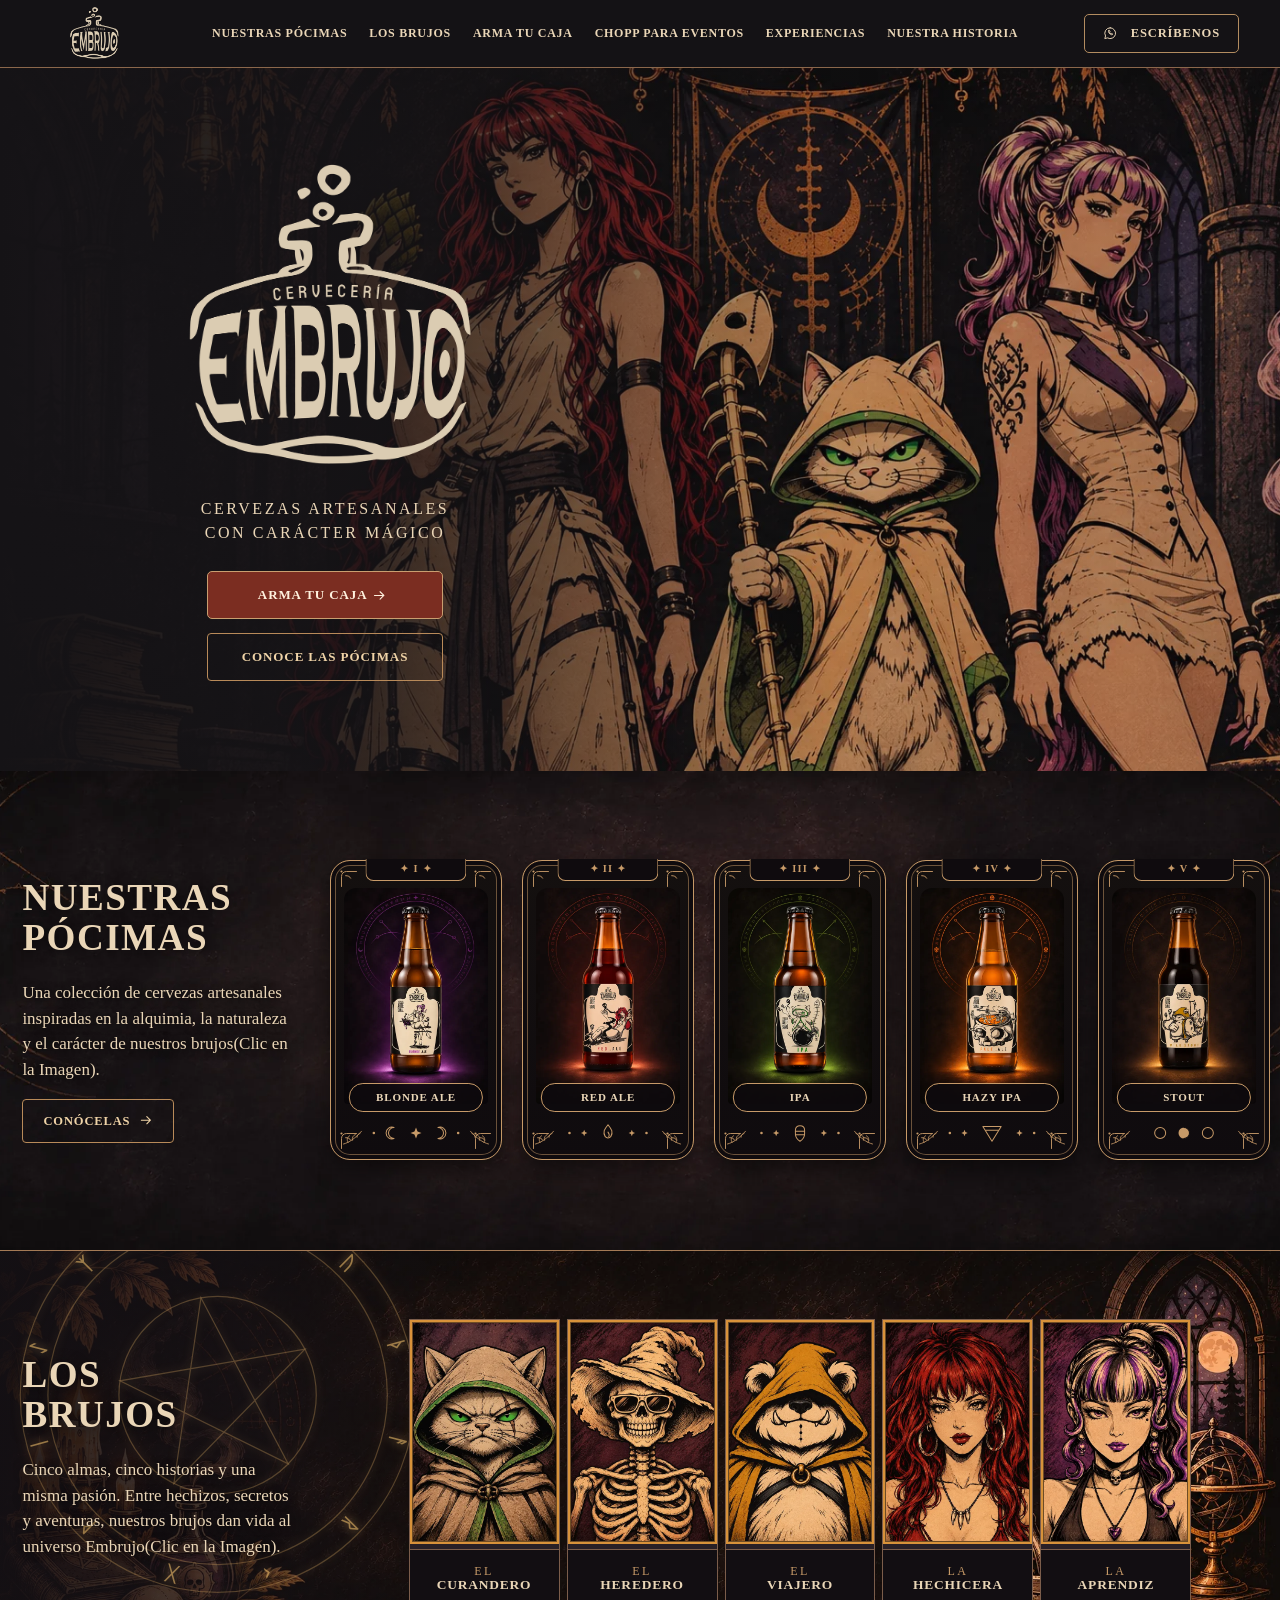
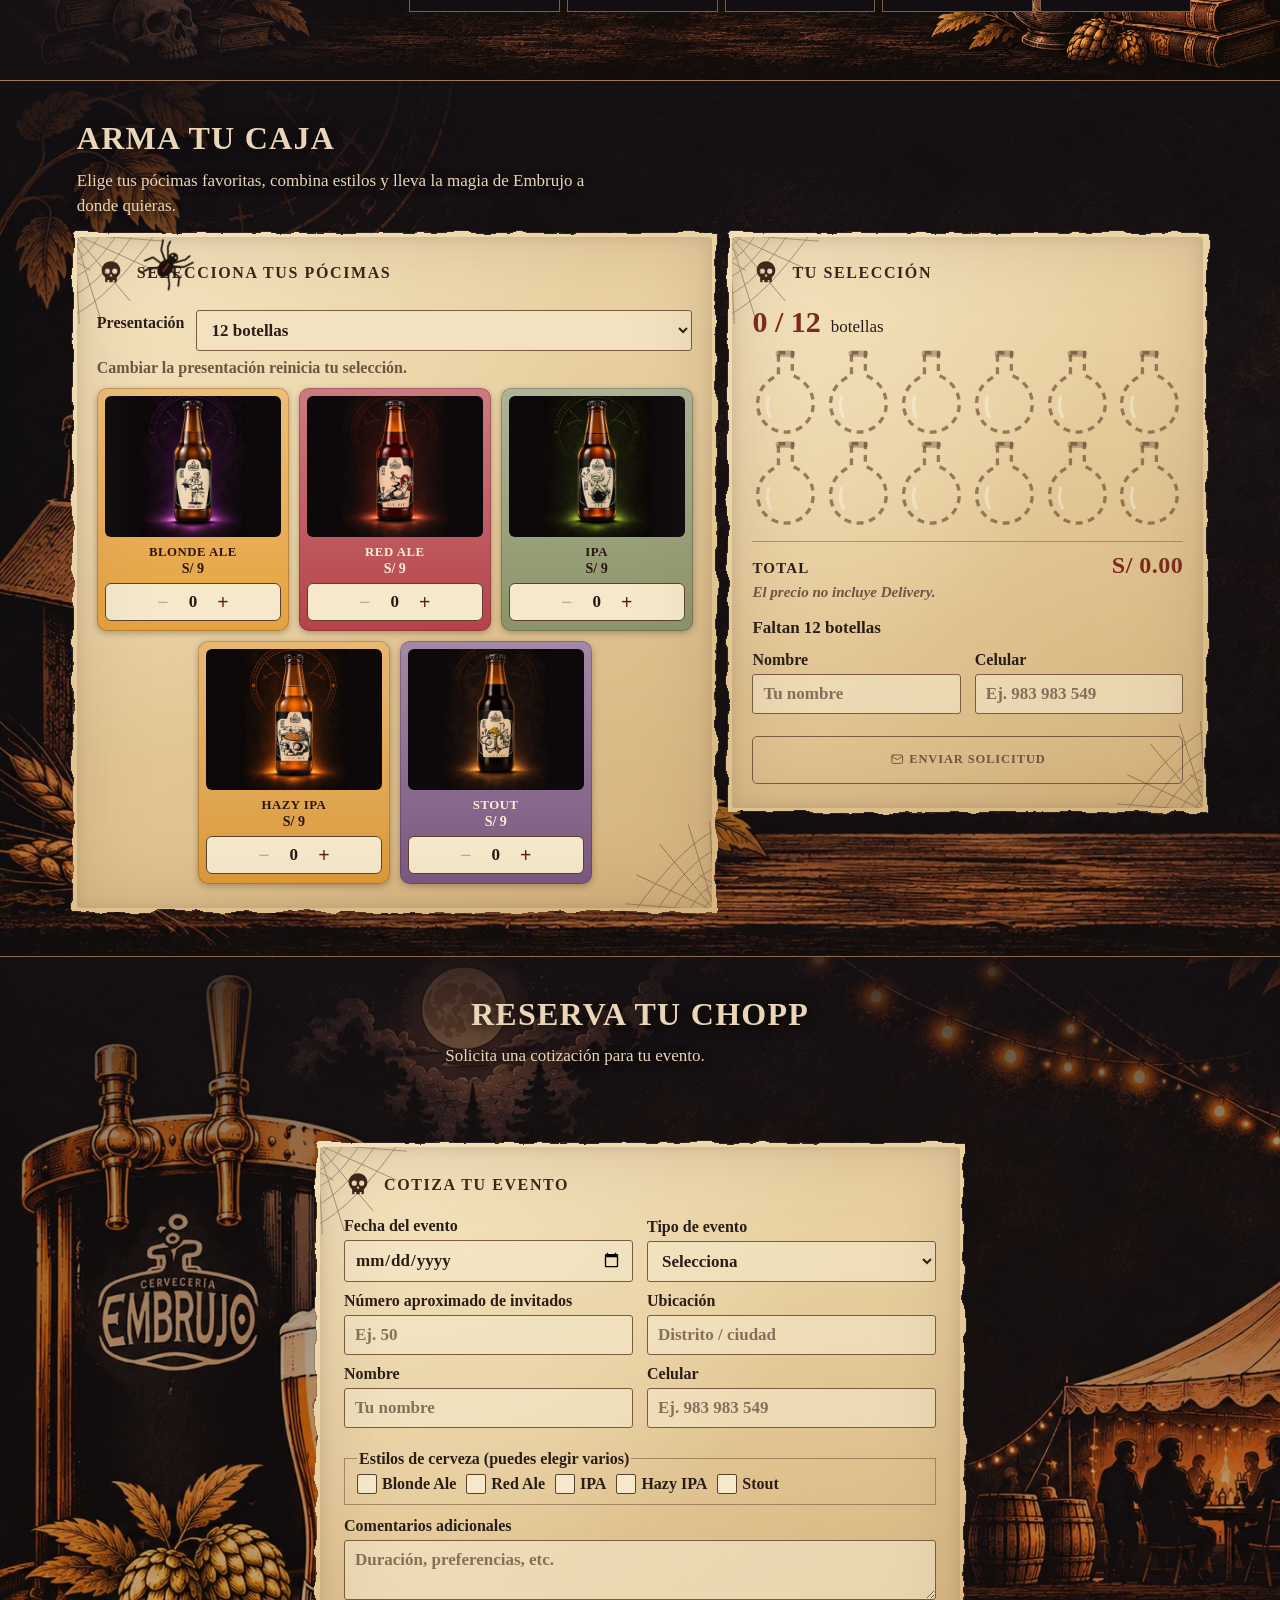
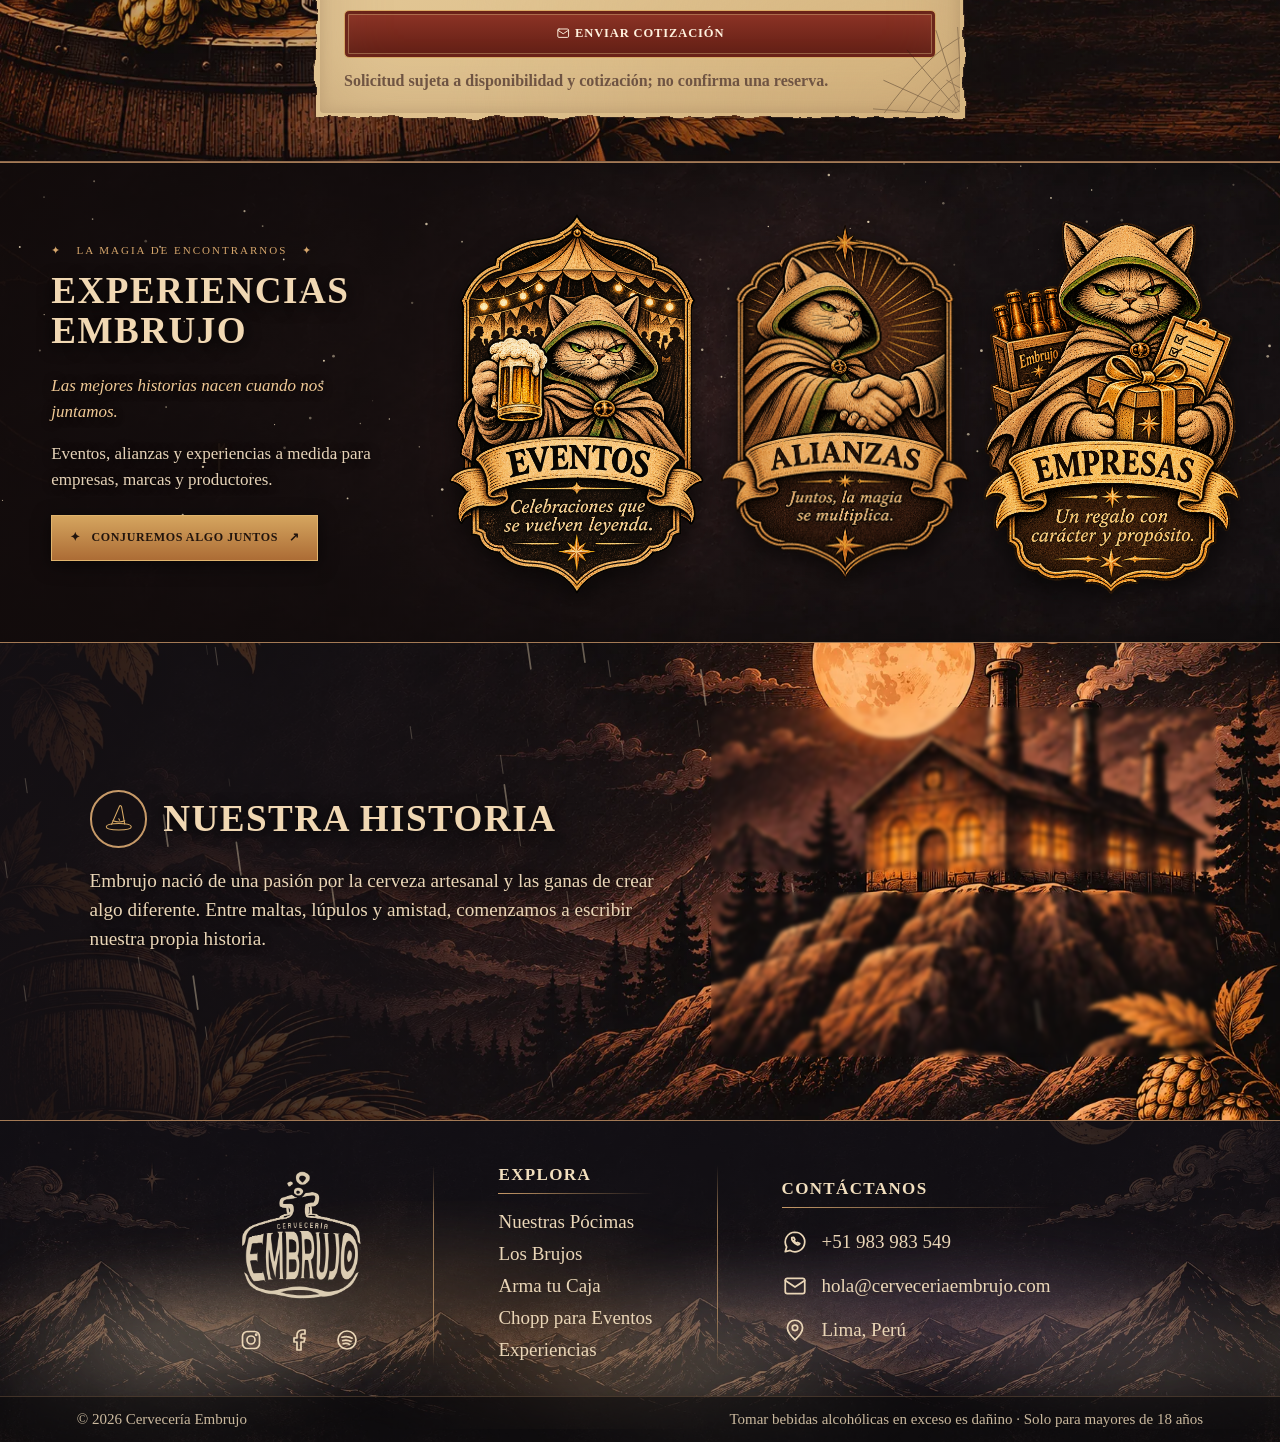
==== commit 717265ee: "Update descriptions to include 'Click on the Image' Added a note to click on the image for both poti" ====
--- a/index.html
+++ b/index.html
@@ -62,7 +62,7 @@
   <section id="pocimas" class="section split product-section">
     <div class="intro">
       <h2>NUESTRAS<br>PÓCIMAS</h2>
-      <p>Una colección de cervezas artesanales inspiradas en la alquimia, la naturaleza y el carácter de nuestros brujos.</p>
+      <p>Una colección de cervezas artesanales inspiradas en la alquimia, la naturaleza y el carácter de nuestros brujos(Clic en la Imagen).</p>
       <a class="outline" href="#caja">Conócelas <svg class="i arr"><use href="#i-arrow"/></svg></a>
     </div>
     <div class="carousel">
@@ -75,7 +75,7 @@
   <section id="brujos" class="section split character-section">
     <div class="intro">
       <h2>LOS<br>BRUJOS</h2>
-      <p>Cinco almas, cinco historias y una misma pasión. Entre hechizos, secretos y aventuras, nuestros brujos dan vida al universo Embrujo.</p>
+      <p>Cinco almas, cinco historias y una misma pasión. Entre hechizos, secretos y aventuras, nuestros brujos dan vida al universo Embrujo(Clic en la Imagen).</p>
     </div>
     <div class="carousel">
       <div class="characters" id="characterGallery"></div>
--- a/styles.css
+++ b/styles.css
@@ -866,3 +866,40 @@
 
 /* V4.30 · Los brujos: lienzo del círculo mágico detrás de personajes y título */
 #brujos>.intro,#brujos>.carousel{position:relative;z-index:1}
+
+/* =====================================================================
+   V4.31 · ENVÍO POR CORREO (solo escritorio)
+   .pc-only = campos que solo se ven en escritorio (clase es-pc en <html>, la pone script.js).
+   Colores del papel: igual que Arma tu caja.
+   ===================================================================== */
+.pc-only{display:none}
+.es-pc .pc-only{display:grid}
+#caja .contacto{margin:10px 0 12px}
+#caja .contacto label{color:var(--tinta)}
+#caja .contacto input{background:#f6e9cb99;color:var(--tinta);border:1px solid var(--linea);border-radius:3px}
+#caja .contacto input::placeholder{color:var(--tinta-suave);opacity:.8}
+.mail-dlg{--papel-claro:#f3e2bd;--papel-medio:#ecd6a8;--papel-oscuro:#dcbd89;--tinta:#2a1d17;--tinta-suave:#6e5443;--acento:#7d291e;--linea:#7b5a40;
+  border:0;background:none;padding:26px;max-width:none;max-height:none;width:min(600px,100vw);color:var(--tinta);overflow:visible}
+.mail-dlg::backdrop{background:#0a070acc}
+.mail-dlg .pap{position:relative;isolation:isolate;padding:28px 28px 26px;border-radius:3px;color:var(--tinta)}
+.mail-dlg .pap::before{content:"";position:absolute;inset:-4px;z-index:-1;background:radial-gradient(ellipse at 15% 0,var(--papel-claro),transparent 55%),radial-gradient(ellipse at 90% 100%,#c9a46d66,transparent 55%),linear-gradient(170deg,var(--papel-medio),var(--papel-oscuro));filter:url(#rough-papel);box-shadow:0 0 0 1px #6b4a3055,0 14px 44px #000a}
+.mail-dlg .web{position:absolute;width:120px;height:120px;pointer-events:none;opacity:.5;z-index:2;background:url("data:image/svg+xml,%3Csvg xmlns=%22http://www.w3.org/2000/svg%22 viewBox=%220 0 100 100%22 fill=%22none%22 stroke=%22%232f2119%22 stroke-width=%221%22 stroke-linecap=%22round%22%3E%3Cpath d=%22M0 0L100 8M0 0L88 40M0 0L62 74M0 0L30 96M0 0L6 100%22/%3E%3Cpath d=%22M0 14Q8 12 14 0M0 30Q14 26 30 0M0 48Q22 40 48 0M0 68Q30 54 66 0M0 90Q40 70 90 0%22/%3E%3C/svg%3E") 0 0/100% 100% no-repeat}
+.mail-dlg .web.wa{left:0;top:0}.mail-dlg .web.wb{right:0;bottom:0;transform:rotate(180deg)}
+.mail-dlg .sk{position:absolute;width:32px;right:46px;top:12px;z-index:2;pointer-events:none;opacity:.85}
+.mail-dlg .sk2{right:auto;top:auto;left:14px;bottom:12px}
+.mail-dlg h2{margin:0 0 4px;color:#3a2218;font-size:clamp(20px,2.2vw,26px)}
+.mail-dlg .md-sub{margin:0 0 14px;color:var(--tinta-suave);font-style:italic}
+.mail-dlg label{color:var(--tinta)}
+.mail-dlg input,.mail-dlg textarea{background:#f6e9cb99;color:var(--tinta);border:1px solid var(--linea);border-radius:3px}
+.mail-dlg input::placeholder,.mail-dlg textarea::placeholder{color:var(--tinta-suave);opacity:.8}
+.mail-dlg :focus-visible{outline-color:var(--acento)}
+.mail-dlg .btn{width:100%;justify-content:center;background:linear-gradient(180deg,#8f3426,#6a2218);border:1px solid #c99e70;color:#fff1de;box-shadow:inset 0 0 0 3px #6a2218,inset 0 0 0 4px #c99e7088}
+.mail-dlg .btn:hover{filter:brightness(1.12)}
+.mail-dlg .form-note{color:#5a1d15;min-height:1.2em}.mail-dlg .form-note.is-warn{color:#8a1f12}
+.mail-dlg .md-x{position:absolute;right:30px;top:10px;z-index:3;background:none;border:0;color:#5a1d15;font:700 28px/1 serif;padding:4px 8px;cursor:pointer}
+
+.mail-dlg label{display:flex;flex-direction:column;gap:5px;margin-bottom:12px;min-width:0}
+.mail-dlg .field-row{gap:0 14px}
+.mail-dlg input,.mail-dlg textarea{width:100%;padding:8px 10px;font:inherit;font-size:17px}
+.mail-dlg textarea{resize:vertical}
+.mail-dlg .sk{right:70px}
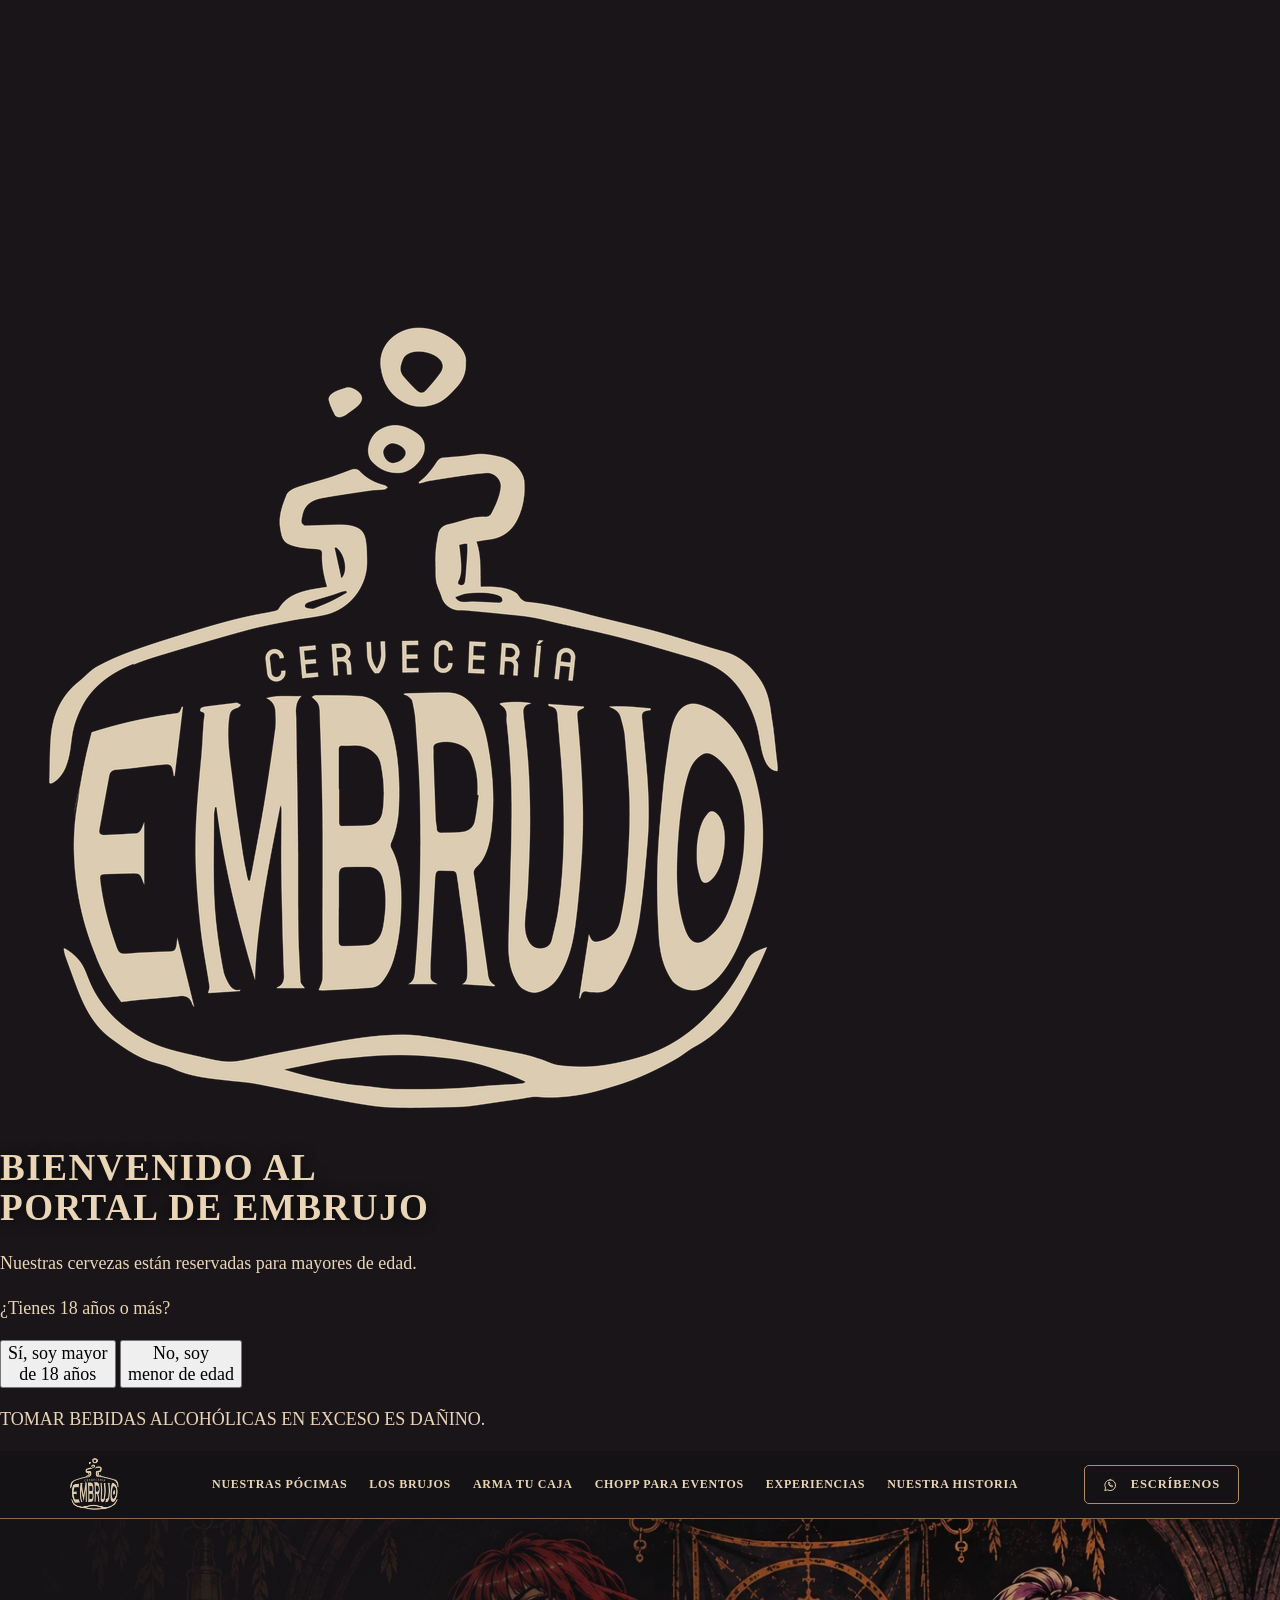
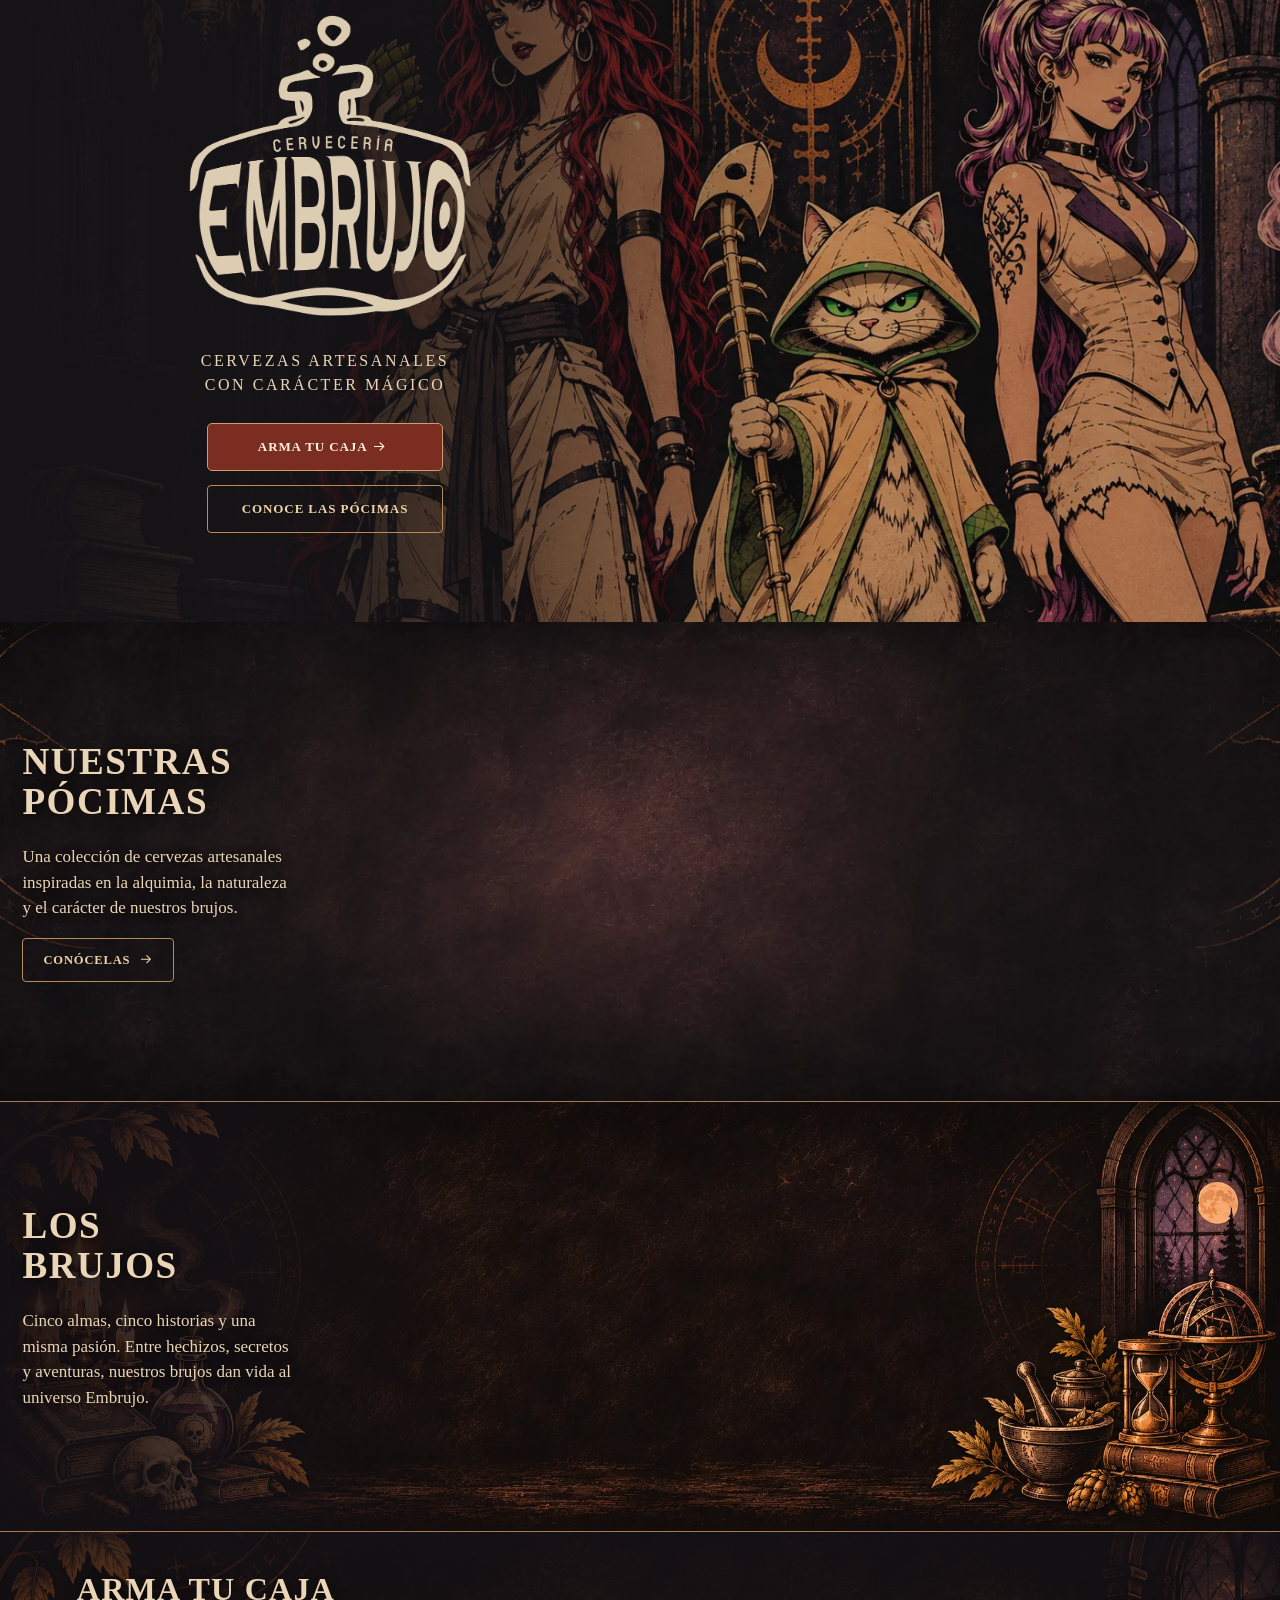
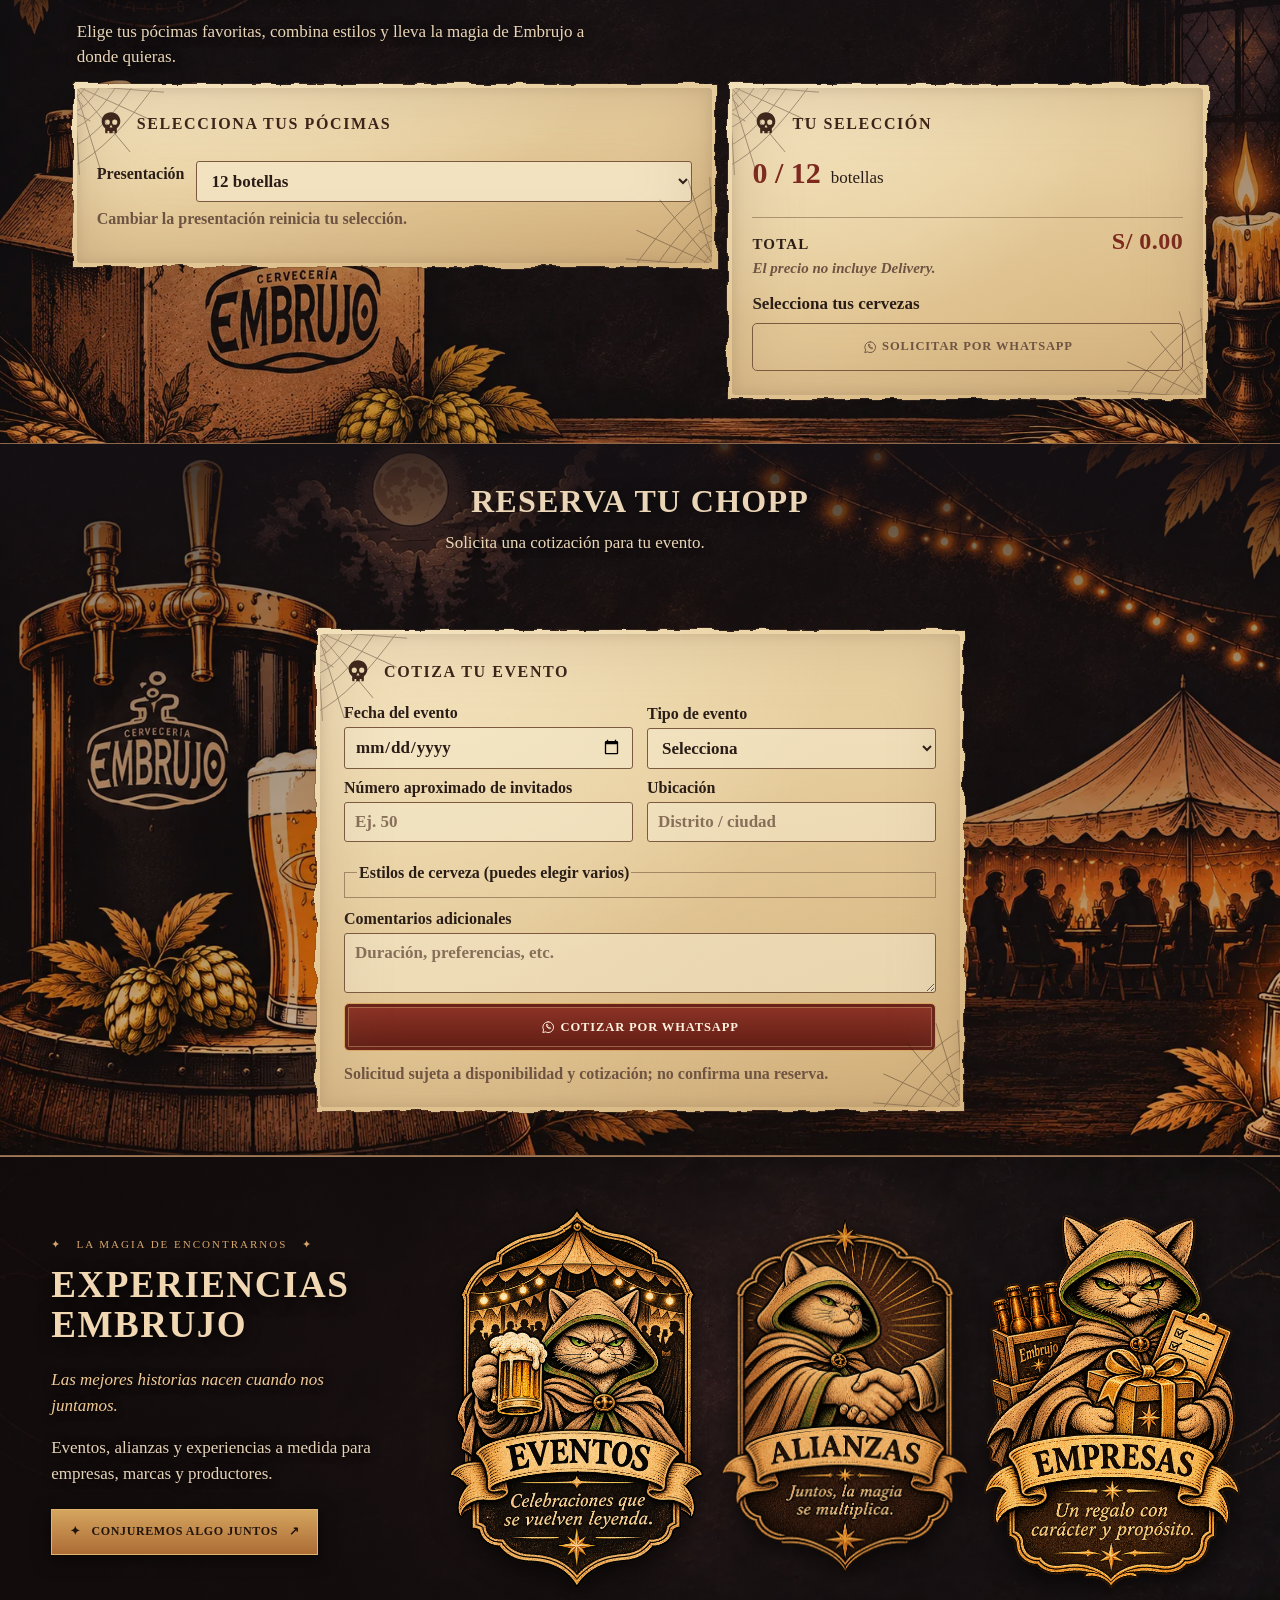
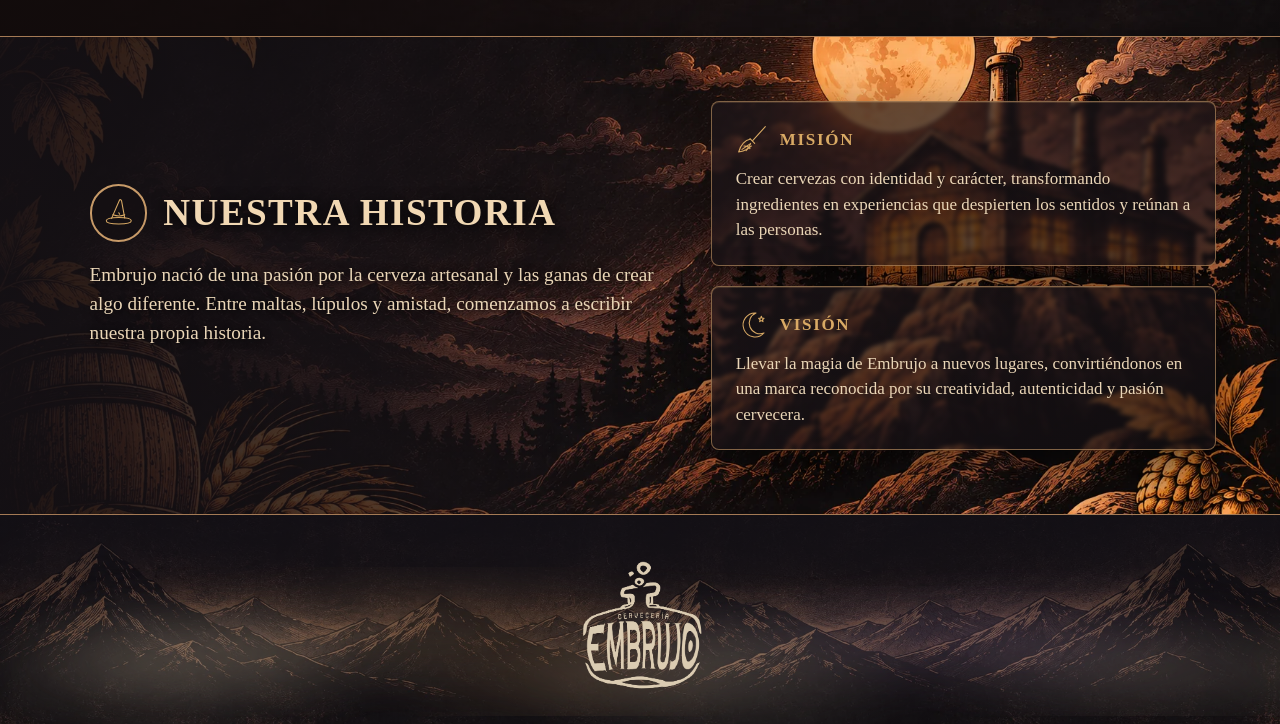
==== commit 8682f441: "Update index.html" ====
--- a/index.html
+++ b/index.html
@@ -7,9 +7,40 @@
 <meta name="description" content="Cervecería Embrujo: cervezas artesanales con carácter mágico. Arma tu caja, reserva chopp para tu evento y conoce a los brujos.">
 <link rel="preload" href="assets/fondos/hero-bg.webp" as="image" type="image/webp">
 <link rel="preload" href="assets/fonts/cinzel-latin-600-normal.woff2" as="font" type="font/woff2" crossorigin>
-<link rel="stylesheet" href="styles.css?v=4.32">
+<!-- PORTAL +18: decide antes de pintar la página si hay una confirmación vigente (clave y duración se cambian en script.js, bloque PORTAL DE EDAD) -->
+<script>(function(){var d=document.documentElement;try{var v=JSON.parse(localStorage.getItem('embrujo_edad_v1')||'null');if(v&&v.ok===true&&v.exp>Date.now())return}catch(e){}d.classList.add('age-lock')})()</script>
+<link rel="stylesheet" href="styles.css?v=4.34">
 </head>
 <body>
+
+<!-- PORTAL DE MAYORÍA DE EDAD. Textos editables aquí. Solo se muestra si <html> tiene la clase age-lock (la pone el script del <head>). -->
+<div id="agegate" class="agegate" role="dialog" aria-modal="true" aria-labelledby="ag-titulo" aria-describedby="ag-desc" tabindex="-1">
+  <!-- Fondo: negro con estrellas (canvas .ag-stars) y círculo mágico de runas (canvas .ag-ring). Se dibujan desde script.js -->
+  <div class="ag-bg" aria-hidden="true"><canvas class="ag-stars"></canvas></div>
+  <canvas class="ag-ring" aria-hidden="true"></canvas>
+  <div class="ag-card">
+    <!-- Pantalla 1: pregunta -->
+    <div class="ag-ask" id="ag-ask">
+      <img class="ag-logo" src="assets/logo-embrujo.png" alt="Cervecería Embrujo">
+      <h2 id="ag-titulo">BIENVENIDO AL<br>PORTAL DE EMBRUJO</h2>
+      <i class="ag-sep" aria-hidden="true"></i>
+      <p class="ag-sub" id="ag-desc">Nuestras cervezas están reservadas para mayores de edad.</p>
+      <p class="ag-q">¿Tienes 18 años o más?</p>
+      <div class="ag-btns">
+        <button type="button" class="ag-btn ag-si" id="ag-si">Sí, soy mayor<br>de 18 años</button>
+        <button type="button" class="ag-btn ag-no" id="ag-no">No, soy<br>menor de edad</button>
+      </div>
+    </div>
+    <!-- Pantalla 2: acceso restringido (menores) -->
+    <div class="ag-deny" id="ag-deny" hidden>
+      <img class="ag-logo" src="assets/logo-embrujo.png" alt="Cervecería Embrujo">
+      <h2 id="ag-titulo-no" tabindex="-1">ACCESO RESTRINGIDO</h2>
+      <i class="ag-sep" aria-hidden="true"></i>
+      <p class="ag-sub">Este portal está reservado para mayores de 18 años. Te esperamos cuando cumplas la mayoría de edad.</p>
+    </div>
+    <p class="ag-warn">TOMAR BEBIDAS ALCOHÓLICAS EN EXCESO ES DAÑINO.</p>
+  </div>
+</div>
 
 <!-- Íconos SVG (sprite). Se usan con <svg class="i"><use href="#i-nombre"/></svg> -->
 <svg width="0" height="0" style="position:absolute" aria-hidden="true" focusable="false">
@@ -62,7 +93,7 @@
   <section id="pocimas" class="section split product-section">
     <div class="intro">
       <h2>NUESTRAS<br>PÓCIMAS</h2>
-      <p>Una colección de cervezas artesanales inspiradas en la alquimia, la naturaleza y el carácter de nuestros brujos(Clic en la Imagen).</p>
+      <p>Una colección de cervezas artesanales inspiradas en la alquimia, la naturaleza y el carácter de nuestros brujos.</p>
       <a class="outline" href="#caja">Conócelas <svg class="i arr"><use href="#i-arrow"/></svg></a>
     </div>
     <div class="carousel">
@@ -75,7 +106,7 @@
   <section id="brujos" class="section split character-section">
     <div class="intro">
       <h2>LOS<br>BRUJOS</h2>
-      <p>Cinco almas, cinco historias y una misma pasión. Entre hechizos, secretos y aventuras, nuestros brujos dan vida al universo Embrujo(Clic en la Imagen).</p>
+      <p>Cinco almas, cinco historias y una misma pasión. Entre hechizos, secretos y aventuras, nuestros brujos dan vida al universo Embrujo.</p>
     </div>
     <div class="carousel">
       <div class="characters" id="characterGallery"></div>
@@ -196,33 +227,3 @@
     <div class="sf-brand">
       <img class="sf-logo" src="assets/logo-embrujo.png" alt="Cervecería Embrujo">
       <!-- Redes: para cambiar un enlace, edita el href de cada <a>. YouTube y TikTok se quitaron por ahora (el ícono sigue en el sprite de arriba por si se reactivan). -->
-      <div class="sf-socials">
-        <a class="sf-soc" href="https://www.instagram.com/cerveceria.embrujo" target="_blank" rel="noopener" aria-label="Instagram"><svg class="i"><use href="#i-instagram"/></svg></a>
-        <a class="sf-soc" href="https://www.facebook.com/cerveceria.embrujo" target="_blank" rel="noopener" aria-label="Facebook"><svg class="i"><use href="#i-facebook"/></svg></a>
-        <a class="sf-soc" href="https://open.spotify.com/user/31fjvkqgbstzmqudjuhpldklowda?si=c5f77337a974407b" target="_blank" rel="noopener" aria-label="Spotify"><svg class="i"><use href="#i-spotify"/></svg></a>
-      </div>
-    </div>
-    <i class="sf-div" aria-hidden="true"></i>
-    <nav class="sf-col" aria-label="Explora">
-      <h3>EXPLORA</h3>
-      <a class="sf-lk" href="#pocimas">Nuestras Pócimas</a>
-      <a class="sf-lk" href="#brujos">Los Brujos</a>
-      <a class="sf-lk" href="#caja">Arma tu Caja</a>
-      <a class="sf-lk" href="#chopp">Chopp para Eventos</a>
-      <a class="sf-lk" href="#experiencias">Experiencias</a>
-    </nav>
-    <i class="sf-div" aria-hidden="true"></i>
-    <div class="sf-col">
-      <h3>CONTÁCTANOS</h3>
-      <a class="sf-ct" href="https://wa.me/51983983549?text=Hola%2C%20quiero%20informaci%C3%B3n%20sobre%20Cervecer%C3%ADa%20Embrujo." target="_blank" rel="noopener"><svg class="i"><use href="#i-whatsapp"/></svg><span>+51 983 983 549</span></a>
-      <a class="sf-ct" href="mailto:hola@cerveceriaembrujo.com"><svg class="i"><use href="#i-mail"/></svg><span>hola@cerveceriaembrujo.com</span></a>
-      <p class="sf-ct"><svg class="i"><use href="#i-pin"/></svg><span>Lima, Perú</span></p>
-    </div>
-  </div>
-  <div class="sf-legal"><span>© 2026 Cervecería Embrujo</span><span>Tomar bebidas alcohólicas en exceso es dañino · Solo para mayores de 18 años</span></div>
-</footer>
-
-<a class="wa" href="https://wa.me/51983983549?text=Hola%2C%20quiero%20informaci%C3%B3n%20sobre%20Cervecer%C3%ADa%20Embrujo." aria-label="Escríbenos por WhatsApp" target="_blank" rel="noopener"><svg class="i"><use href="#i-whatsapp"/></svg></a>
-<script src="script.js?v=4.24"></script>
-</body>
-</html>
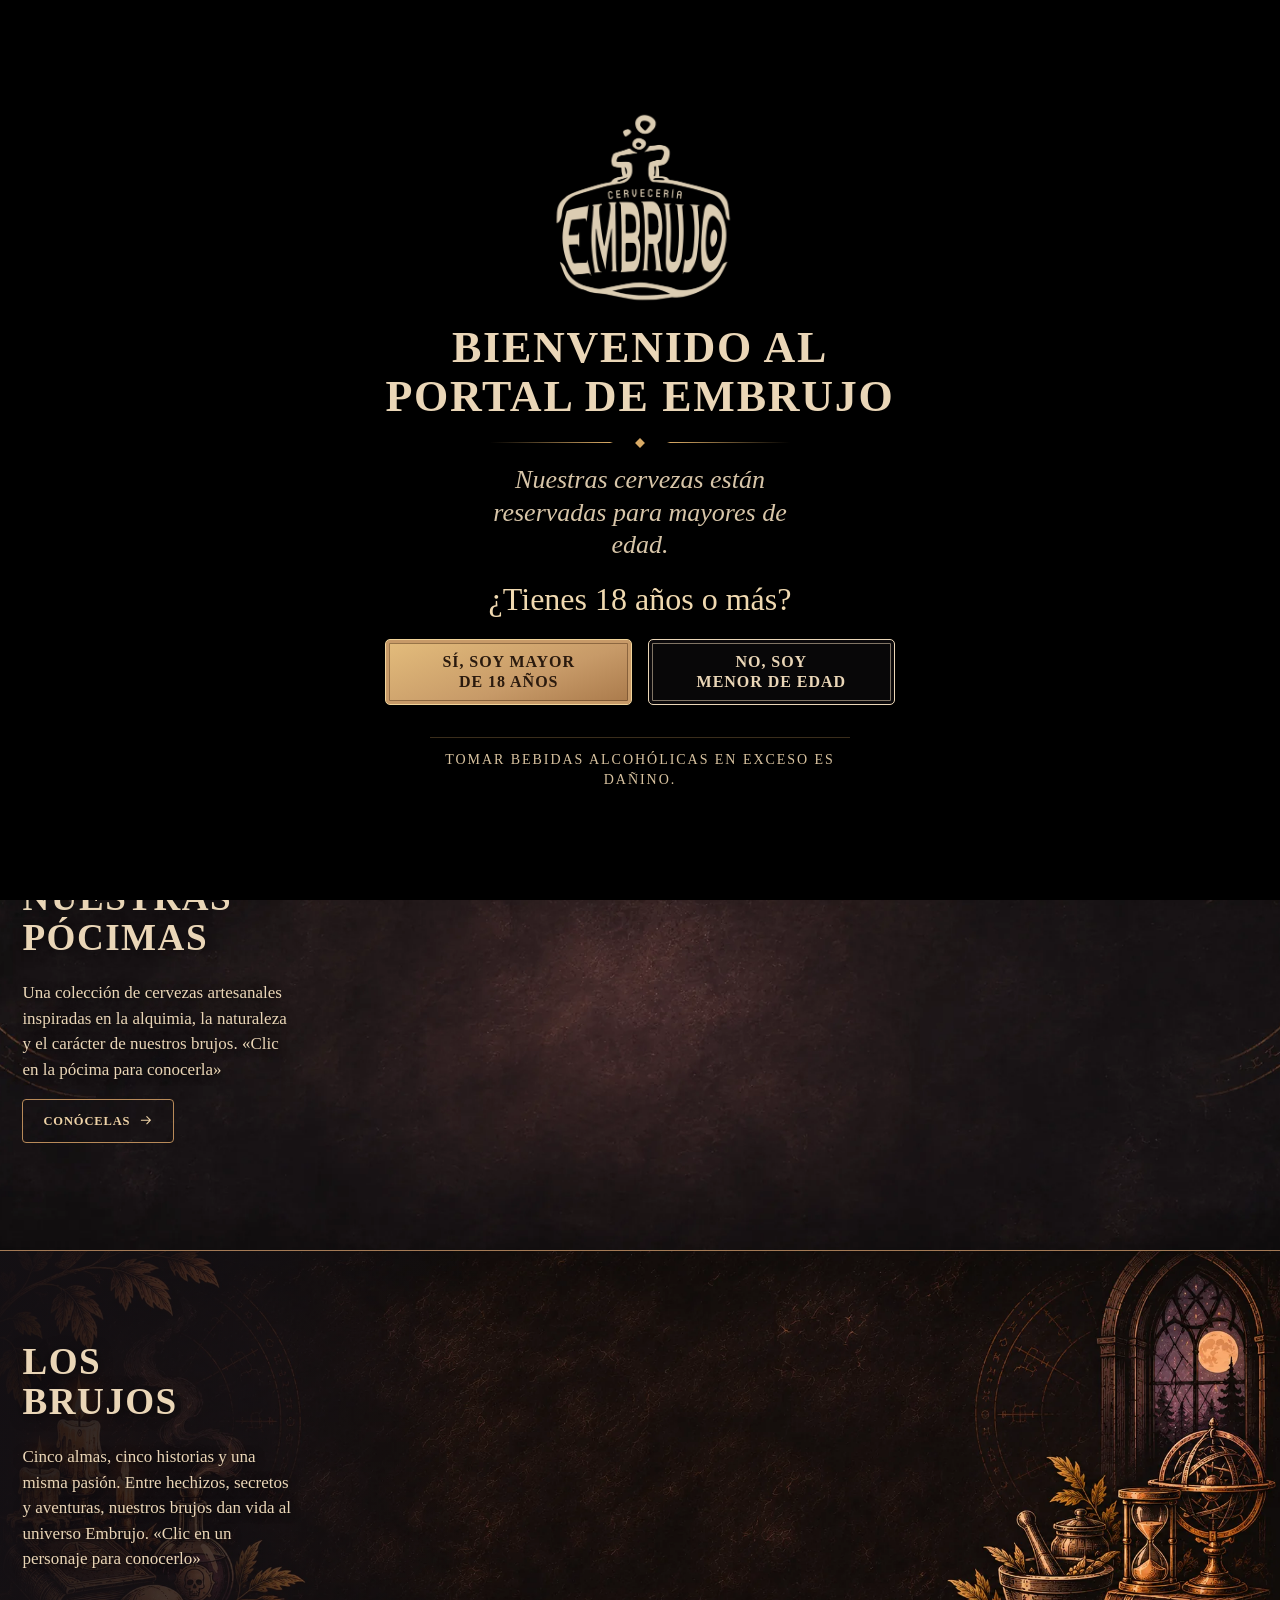
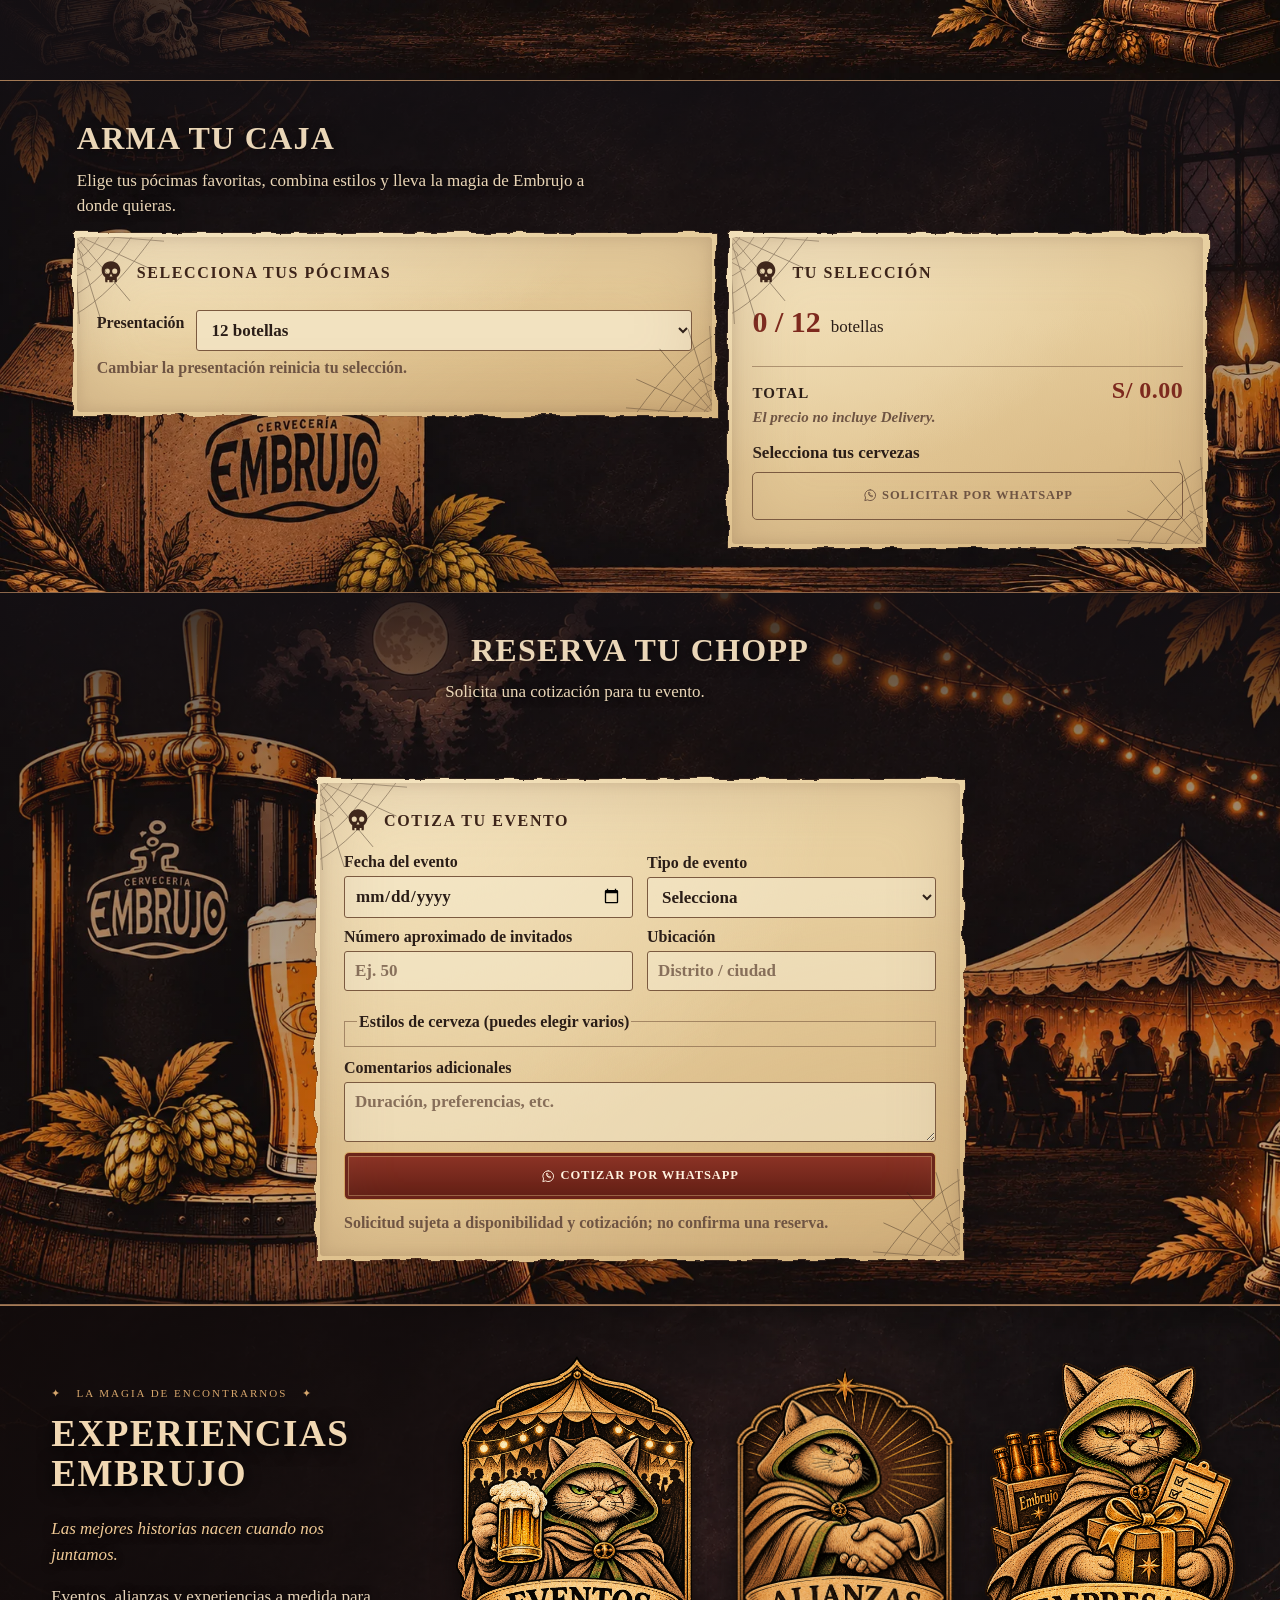
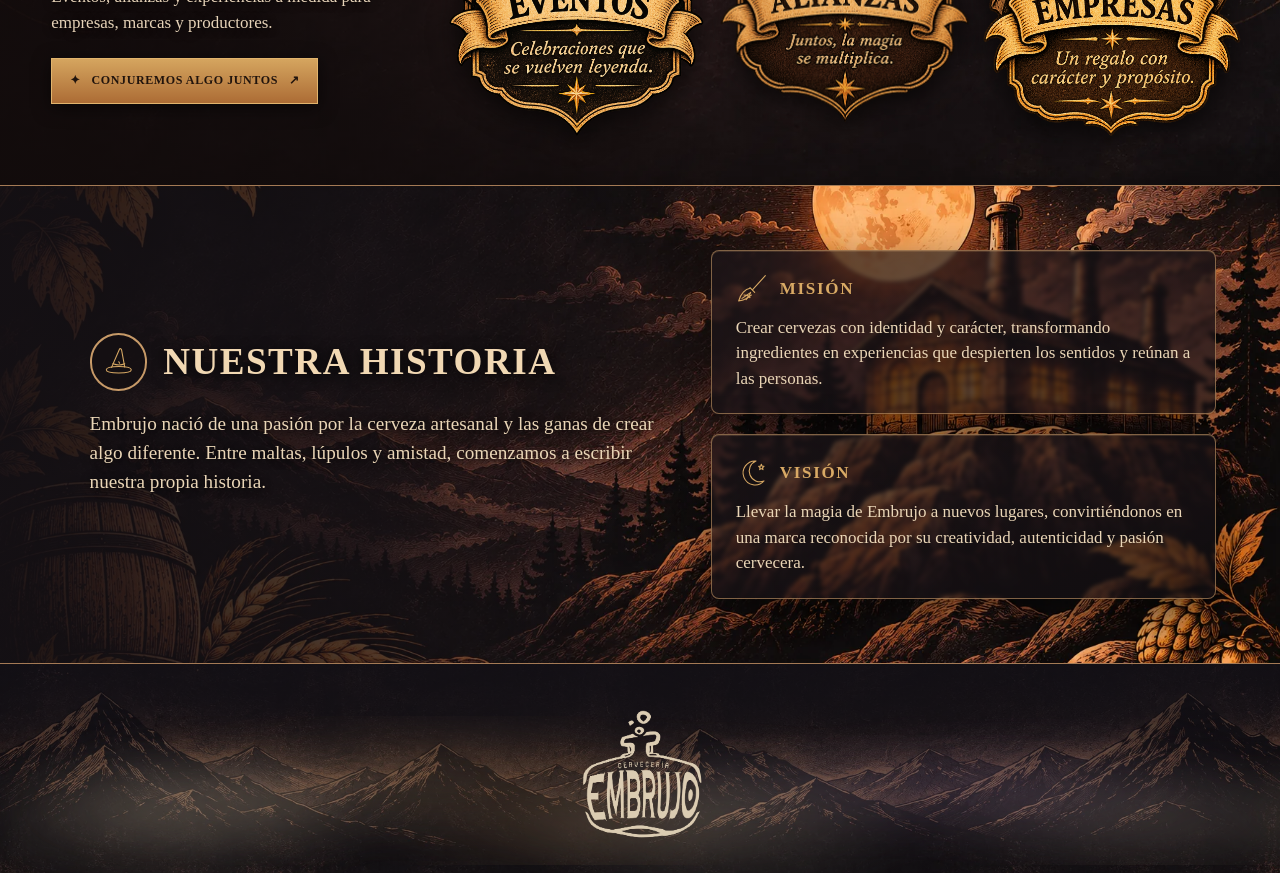
==== commit a329e036: "Add additional context to potion and wizard sections" ====
--- a/index.html
+++ b/index.html
@@ -93,7 +93,7 @@
   <section id="pocimas" class="section split product-section">
     <div class="intro">
       <h2>NUESTRAS<br>PÓCIMAS</h2>
-      <p>Una colección de cervezas artesanales inspiradas en la alquimia, la naturaleza y el carácter de nuestros brujos.</p>
+      <p>Una colección de cervezas artesanales inspiradas en la alquimia, la naturaleza y el carácter de nuestros brujos. «Clic en la pócima para conocerla»</p>
       <a class="outline" href="#caja">Conócelas <svg class="i arr"><use href="#i-arrow"/></svg></a>
     </div>
     <div class="carousel">
@@ -106,7 +106,7 @@
   <section id="brujos" class="section split character-section">
     <div class="intro">
       <h2>LOS<br>BRUJOS</h2>
-      <p>Cinco almas, cinco historias y una misma pasión. Entre hechizos, secretos y aventuras, nuestros brujos dan vida al universo Embrujo.</p>
+      <p>Cinco almas, cinco historias y una misma pasión. Entre hechizos, secretos y aventuras, nuestros brujos dan vida al universo Embrujo. «Clic en un personaje para conocerlo»</p>
     </div>
     <div class="carousel">
       <div class="characters" id="characterGallery"></div>
--- a/styles.css
+++ b/styles.css
@@ -903,3 +903,58 @@
 .mail-dlg input,.mail-dlg textarea{width:100%;padding:8px 10px;font:inherit;font-size:17px}
 .mail-dlg textarea{resize:vertical}
 .mail-dlg .sk{right:70px}
+
+/* =====================================================================
+   V4.33 · PORTAL DE MAYORÍA DE EDAD (+18)
+   Solo existe mientras <html> tiene la clase age-lock. Todo en CSS, sin librerías.
+   >>> COLORES: variables de .agegate · DURACIONES: --t-abrir (apertura) y --t-cerrar (salida) <<<
+   Para usar tu propia ilustración de fondo (SIN textos ni botones), pon la imagen en
+   assets/fondos/portal-bg.webp y descomenta la línea "background-image" de .ag-bg.
+   ===================================================================== */
+.agegate{--oro:#d9aa65;--oro-2:#c79a68;--crema:#ead6b7;--tinta:#000;--t-abrir:1.4s;--t-cerrar:1.1s;
+  display:none;position:fixed;inset:0;z-index:10000;background:var(--tinta);color:var(--crema);overflow:hidden;
+  align-items:center;justify-content:center;padding:max(18px,env(safe-area-inset-top)) max(18px,env(safe-area-inset-right)) max(18px,env(safe-area-inset-bottom)) max(18px,env(safe-area-inset-left));outline:0}
+html.age-lock .agegate{display:flex}
+html.age-lock,html.age-lock body{overflow:hidden;overscroll-behavior:none}
+.ag-bg{position:absolute;inset:0;pointer-events:none;background:#000}
+/* .ag-bg{background-image:url(assets/fondos/portal-bg.webp);background-size:cover;background-position:center} */
+/* estrellas (canvas) y círculo mágico (canvas): se dibujan en script.js */
+.ag-stars{position:absolute;inset:0;width:100%;height:100%}
+.ag-ring{position:absolute;left:50%;top:50%;width:min(92vh,94vw,720px);aspect-ratio:1;transform:translate(-50%,-50%);pointer-events:none}
+/* contenido */
+.ag-card{position:relative;z-index:1;width:min(560px,100%);display:flex;flex-direction:column;align-items:center;text-align:center;gap:clamp(8px,1.6vh,16px);max-height:100%}
+.ag-ask,.ag-deny{display:flex;flex-direction:column;align-items:center;gap:clamp(8px,1.6vh,16px)}
+.ag-ask[hidden],.ag-deny[hidden]{display:none}
+.ag-logo{width:clamp(110px,24vh,190px);height:auto}
+.agegate h2{margin:0;font:600 clamp(24px,3.6vh + 1.4vw,44px)/1.12 var(--font-display);letter-spacing:.04em;color:var(--crema);text-wrap:balance}
+.agegate h2:focus{outline:none}
+.ag-sep{display:block;width:min(300px,70%);height:14px;background:linear-gradient(90deg,transparent,var(--oro) 40%,transparent 41%,transparent 59%,var(--oro) 60%,transparent) center/100% 1px no-repeat;position:relative}
+.ag-sep::after{content:"";position:absolute;left:50%;top:50%;width:7px;height:7px;background:var(--oro);transform:translate(-50%,-50%) rotate(45deg)}
+.ag-sub{margin:0;font:italic 500 clamp(18px,2.4vh + .6vw,26px)/1.25 var(--font-body);color:var(--crema);opacity:.92;max-width:26ch}
+.ag-q{margin:4px 0 0;font:500 clamp(22px,3vh + .8vw,32px)/1.2 var(--font-body);color:#f0d9b0}
+.ag-btns{display:flex;gap:16px;justify-content:center;width:100%;margin-top:6px}
+.ag-btn{flex:1 1 0;max-width:250px;min-height:64px;padding:12px 14px;font:600 clamp(13px,1.8vh + .3vw,16px)/1.25 var(--font-display);letter-spacing:.06em;text-transform:uppercase;cursor:pointer;border-radius:5px;transition:filter .25s,transform .25s,background .25s}
+.ag-si{color:#2a1a0e;border:1px solid #f1d49a;background:linear-gradient(160deg,#e4bd7c,#c79a68 60%,#a9794a);box-shadow:inset 0 0 0 3px #c79a68,inset 0 0 0 4px #5a3b1f88,0 4px 18px #0008}
+.ag-no{color:var(--crema);border:1px solid var(--crema);background:#0b090bcc;box-shadow:inset 0 0 0 3px #0b090b,inset 0 0 0 4px #ead6b788}
+.ag-btn:hover{filter:brightness(1.12);transform:translateY(-2px)}
+.ag-btn:focus-visible{outline:3px solid #fff1d0;outline-offset:3px}
+.ag-warn{margin:clamp(6px,2vh,18px) 0 0;padding-top:12px;font:500 clamp(10px,1.4vh + .2vw,13px)/1.4 var(--font-body);letter-spacing:.14em;color:#d9c3a0;border-top:1px solid #d9aa6544;width:min(420px,100%)}
+@media(max-width:560px){.ag-btns{flex-direction:column;align-items:center}.ag-btn{width:100%;max-width:320px;min-height:56px}}
+@media(max-height:620px){.ag-logo{width:84px}.ag-sub{max-width:none}}
+/* apertura */
+html.age-lock .agegate:not(.is-closing){animation:agIn .7s ease both}
+html.age-lock .agegate:not(.is-closing) .ag-ring{animation:agRing var(--t-abrir) cubic-bezier(.2,.7,.2,1) both}
+html.age-lock .agegate:not(.is-closing) .ag-card>*{animation:agRise 1s ease both}
+html.age-lock .agegate:not(.is-closing) .ag-card>*:nth-child(2){animation-delay:.25s}
+@keyframes agIn{from{opacity:0}to{opacity:1}}
+@keyframes agRing{from{transform:translate(-50%,-50%) scale(.55) rotate(-25deg);opacity:0}to{transform:translate(-50%,-50%) scale(1) rotate(0);opacity:1}}
+@keyframes agRise{from{opacity:0;transform:translateY(14px)}to{opacity:1;transform:none}}
+/* cierre suave: el portal se abre (el anillo crece) y se desvanece */
+.agegate.is-closing{pointer-events:none;animation:agOut var(--t-cerrar) ease .15s forwards}
+.agegate.is-closing .ag-ring{animation:agOpen var(--t-cerrar) ease-in forwards}
+.agegate.is-closing .ag-card{animation:agCardOut .6s ease forwards}
+@keyframes agOut{to{opacity:0}}
+@keyframes agOpen{to{transform:translate(-50%,-50%) scale(2.6);opacity:.2}}
+@keyframes agCardOut{to{opacity:0;transform:scale(1.06)}}
+@media(prefers-reduced-motion:reduce){.agegate *,.agegate{animation:none!important;transition:none!important}}
+.ag-warn{font-size:clamp(11px,1.5vh + .3vw,14px)}
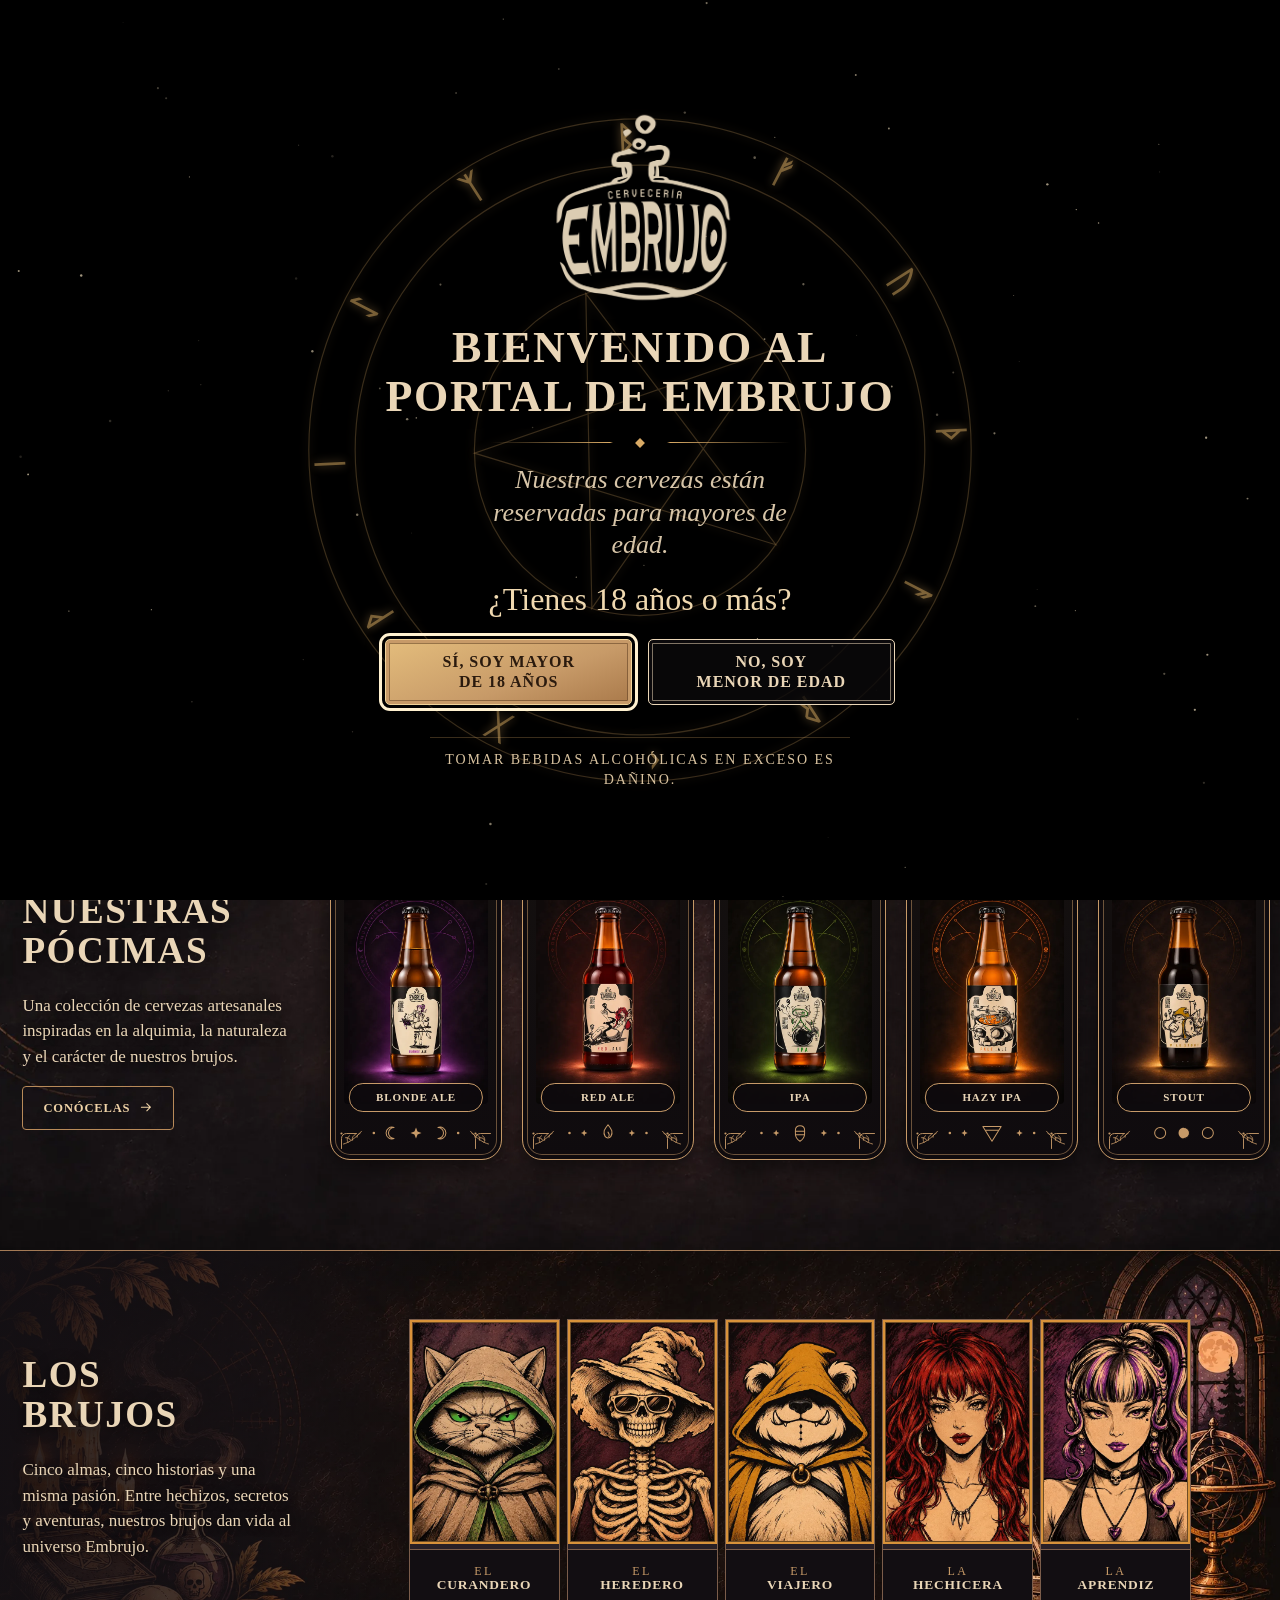
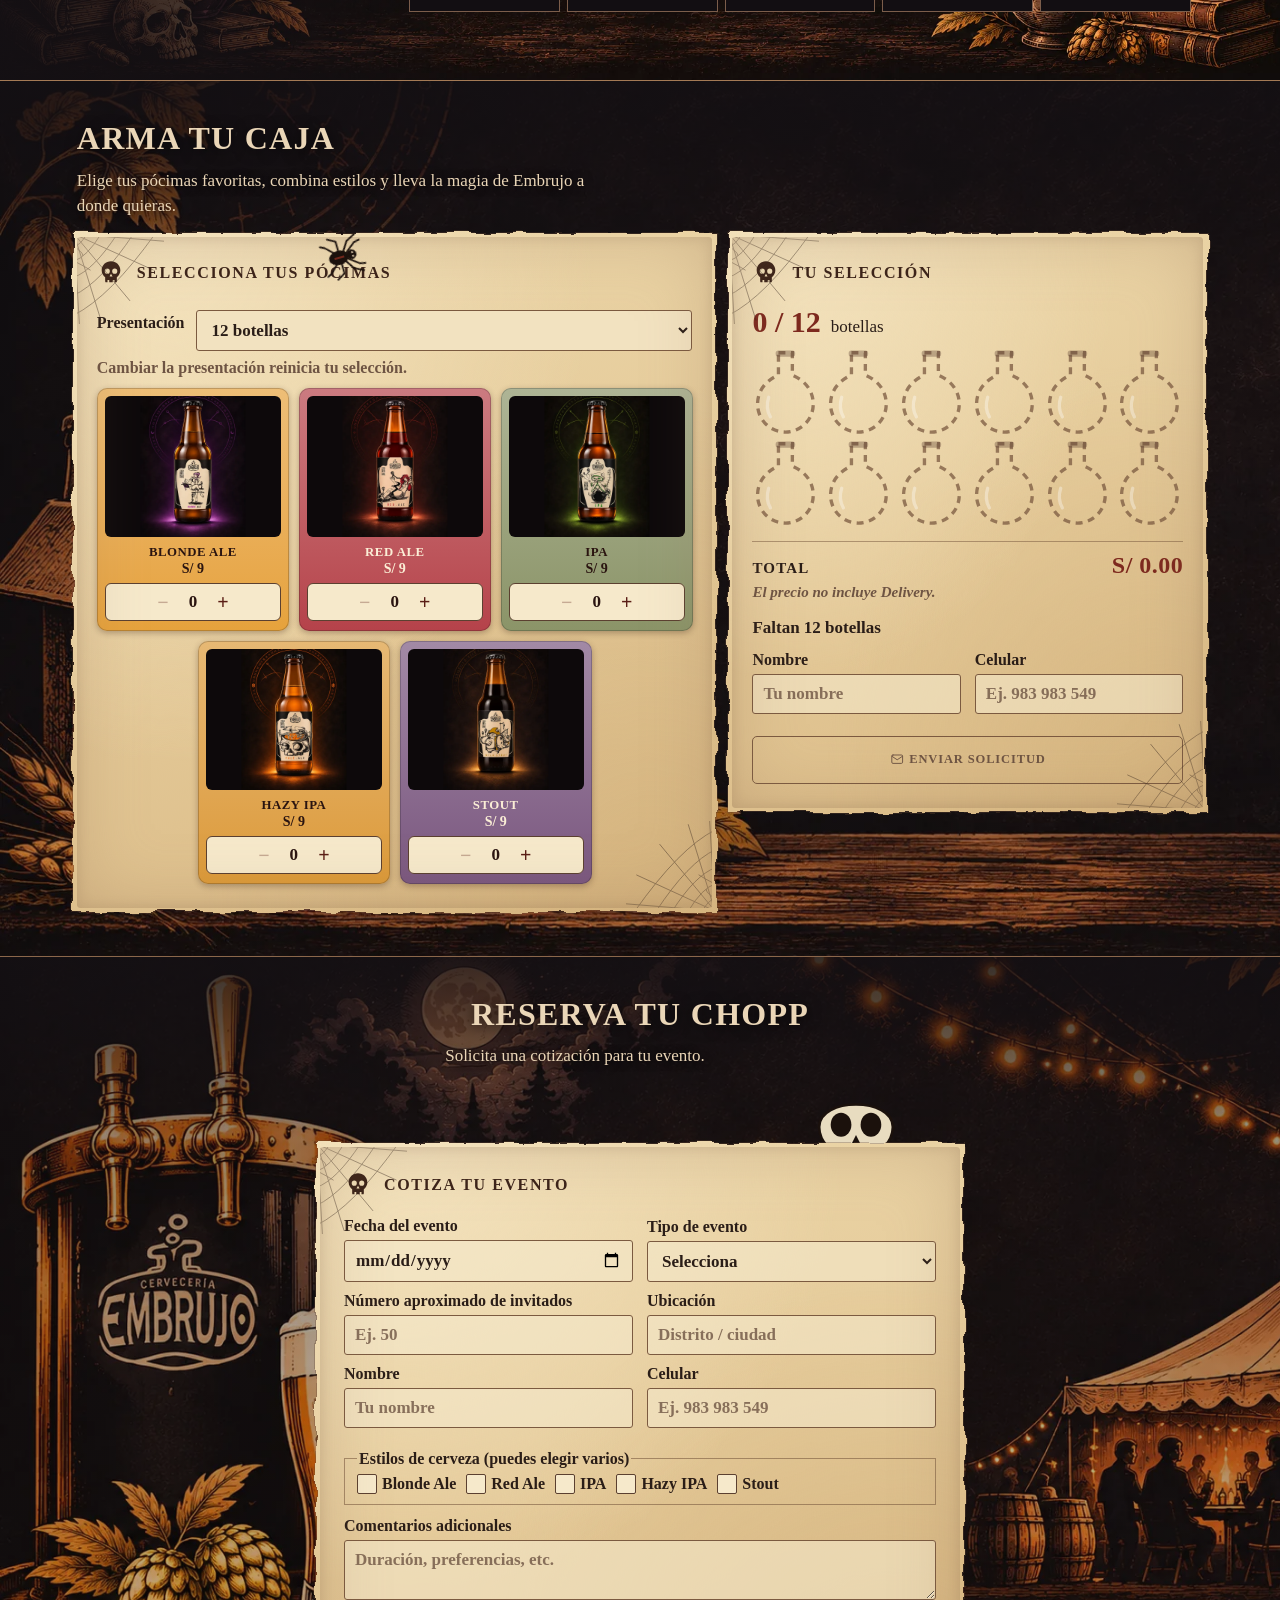
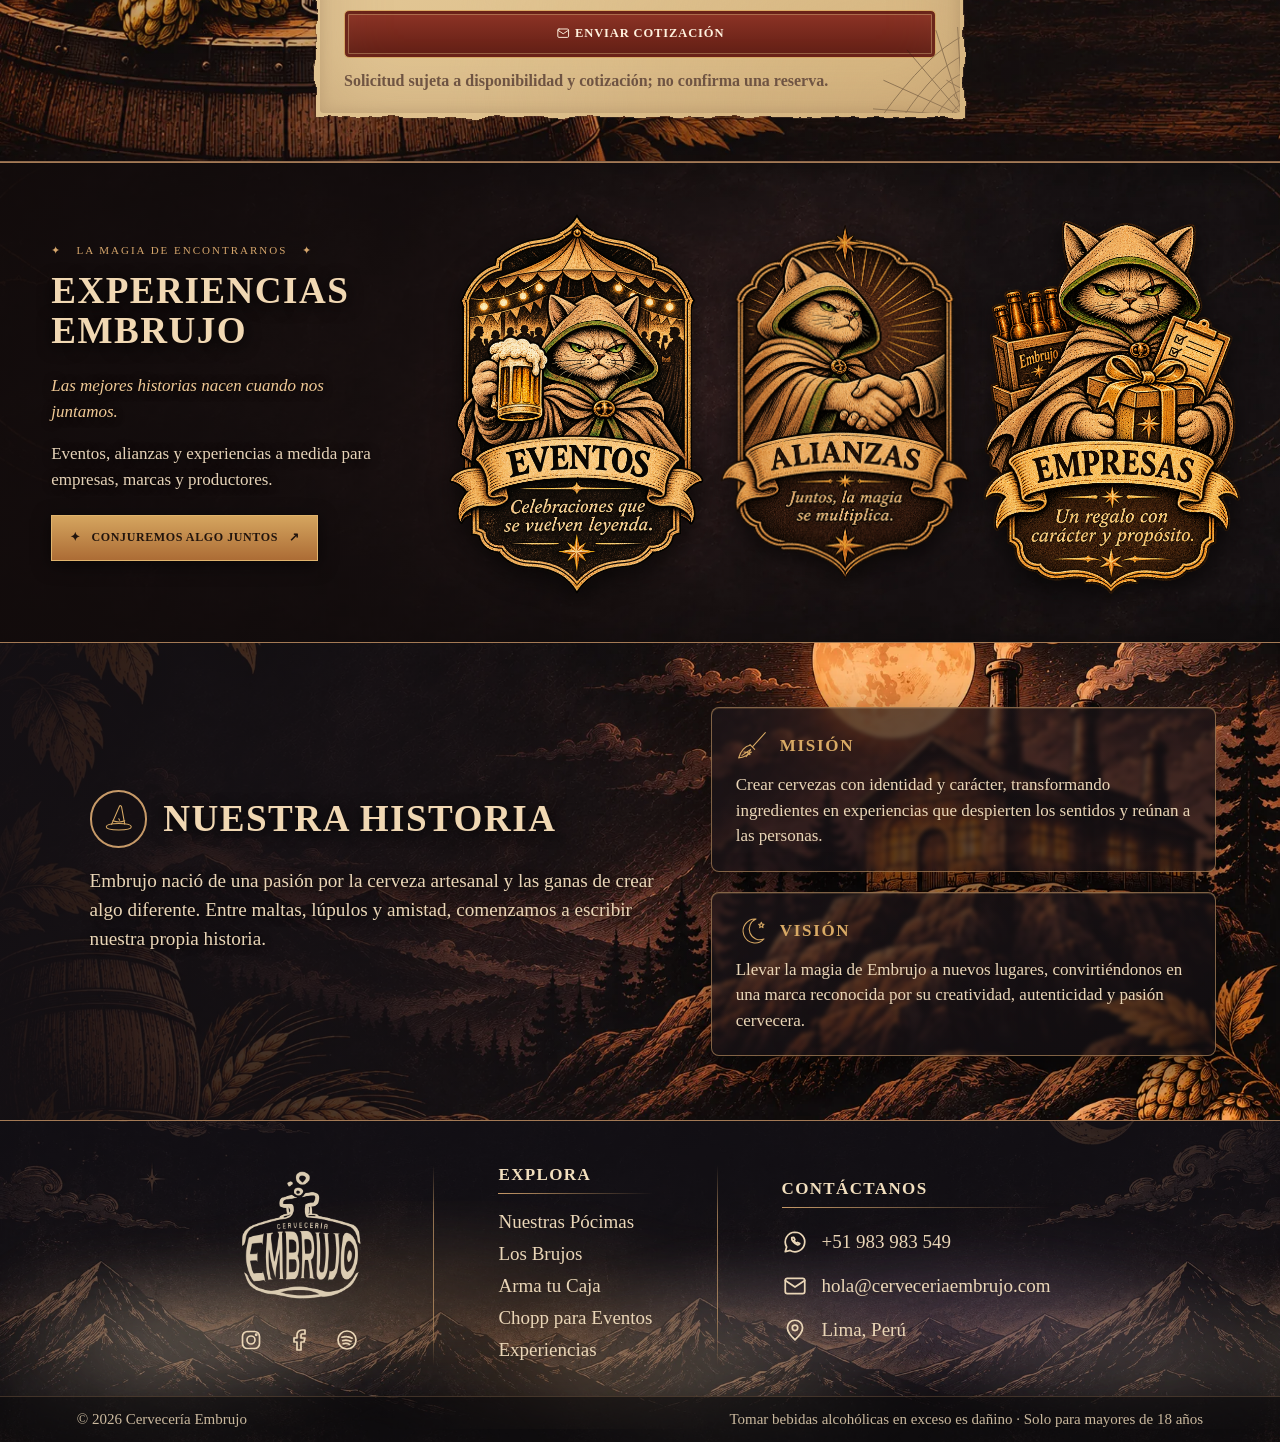
==== commit 0d7a53df: "Remove click prompts from potion and wizard sections" ====
--- a/index.html
+++ b/index.html
@@ -93,7 +93,7 @@
   <section id="pocimas" class="section split product-section">
     <div class="intro">
       <h2>NUESTRAS<br>PÓCIMAS</h2>
-      <p>Una colección de cervezas artesanales inspiradas en la alquimia, la naturaleza y el carácter de nuestros brujos. «Clic en la pócima para conocerla»</p>
+      <p>Una colección de cervezas artesanales inspiradas en la alquimia, la naturaleza y el carácter de nuestros brujos.</p>
       <a class="outline" href="#caja">Conócelas <svg class="i arr"><use href="#i-arrow"/></svg></a>
     </div>
     <div class="carousel">
@@ -106,7 +106,7 @@
   <section id="brujos" class="section split character-section">
     <div class="intro">
       <h2>LOS<br>BRUJOS</h2>
-      <p>Cinco almas, cinco historias y una misma pasión. Entre hechizos, secretos y aventuras, nuestros brujos dan vida al universo Embrujo. «Clic en un personaje para conocerlo»</p>
+      <p>Cinco almas, cinco historias y una misma pasión. Entre hechizos, secretos y aventuras, nuestros brujos dan vida al universo Embrujo.</p>
     </div>
     <div class="carousel">
       <div class="characters" id="characterGallery"></div>
@@ -227,3 +227,33 @@
     <div class="sf-brand">
       <img class="sf-logo" src="assets/logo-embrujo.png" alt="Cervecería Embrujo">
       <!-- Redes: para cambiar un enlace, edita el href de cada <a>. YouTube y TikTok se quitaron por ahora (el ícono sigue en el sprite de arriba por si se reactivan). -->
+      <div class="sf-socials">
+        <a class="sf-soc" href="https://www.instagram.com/cerveceria.embrujo" target="_blank" rel="noopener" aria-label="Instagram"><svg class="i"><use href="#i-instagram"/></svg></a>
+        <a class="sf-soc" href="https://www.facebook.com/cerveceria.embrujo" target="_blank" rel="noopener" aria-label="Facebook"><svg class="i"><use href="#i-facebook"/></svg></a>
+        <a class="sf-soc" href="https://open.spotify.com/user/31fjvkqgbstzmqudjuhpldklowda?si=c5f77337a974407b" target="_blank" rel="noopener" aria-label="Spotify"><svg class="i"><use href="#i-spotify"/></svg></a>
+      </div>
+    </div>
+    <i class="sf-div" aria-hidden="true"></i>
+    <nav class="sf-col" aria-label="Explora">
+      <h3>EXPLORA</h3>
+      <a class="sf-lk" href="#pocimas">Nuestras Pócimas</a>
+      <a class="sf-lk" href="#brujos">Los Brujos</a>
+      <a class="sf-lk" href="#caja">Arma tu Caja</a>
+      <a class="sf-lk" href="#chopp">Chopp para Eventos</a>
+      <a class="sf-lk" href="#experiencias">Experiencias</a>
+    </nav>
+    <i class="sf-div" aria-hidden="true"></i>
+    <div class="sf-col">
+      <h3>CONTÁCTANOS</h3>
+      <a class="sf-ct" href="https://wa.me/51983983549?text=Hola%2C%20quiero%20informaci%C3%B3n%20sobre%20Cervecer%C3%ADa%20Embrujo." target="_blank" rel="noopener"><svg class="i"><use href="#i-whatsapp"/></svg><span>+51 983 983 549</span></a>
+      <a class="sf-ct" href="mailto:hola@cerveceriaembrujo.com"><svg class="i"><use href="#i-mail"/></svg><span>hola@cerveceriaembrujo.com</span></a>
+      <p class="sf-ct"><svg class="i"><use href="#i-pin"/></svg><span>Lima, Perú</span></p>
+    </div>
+  </div>
+  <div class="sf-legal"><span>© 2026 Cervecería Embrujo</span><span>Tomar bebidas alcohólicas en exceso es dañino · Solo para mayores de 18 años</span></div>
+</footer>
+
+<a class="wa" href="https://wa.me/51983983549?text=Hola%2C%20quiero%20informaci%C3%B3n%20sobre%20Cervecer%C3%ADa%20Embrujo." aria-label="Escríbenos por WhatsApp" target="_blank" rel="noopener"><svg class="i"><use href="#i-whatsapp"/></svg></a>
+<script src="script.js?v=4.26"></script>
+</body>
+</html>
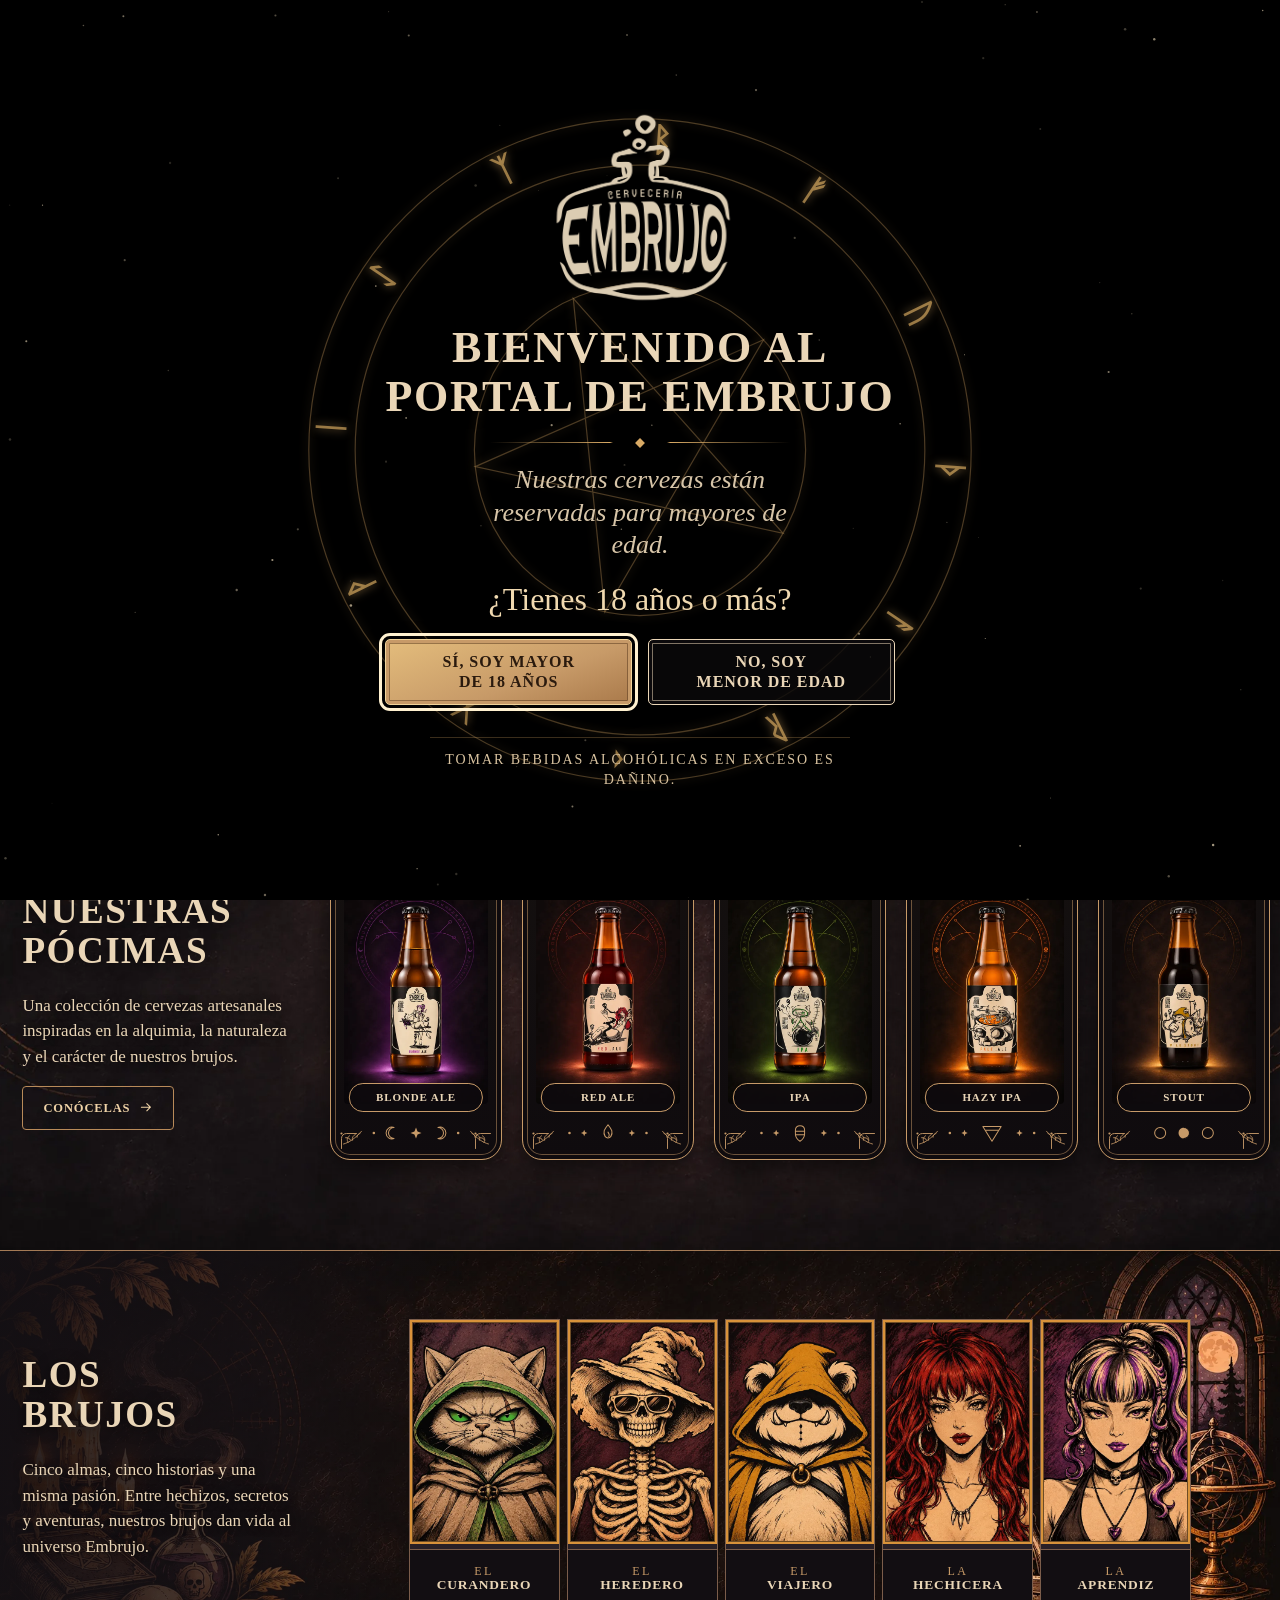
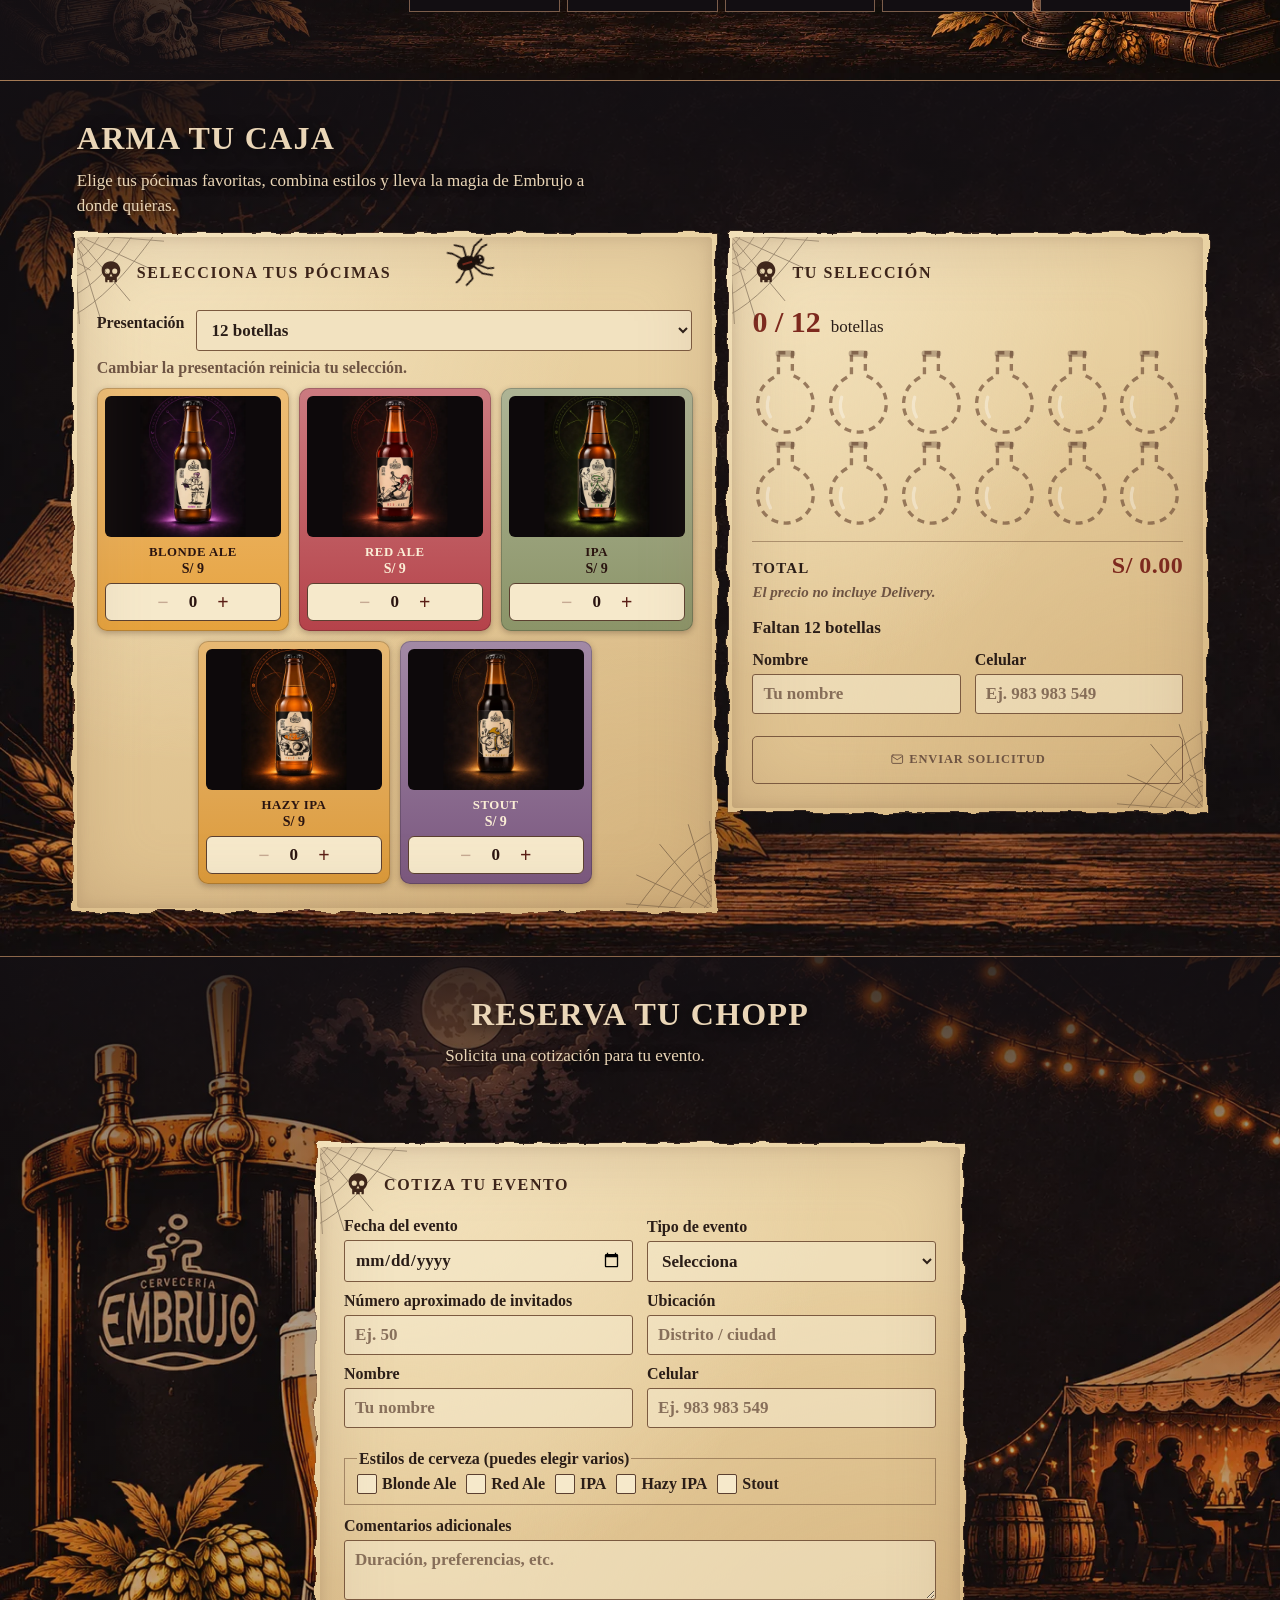
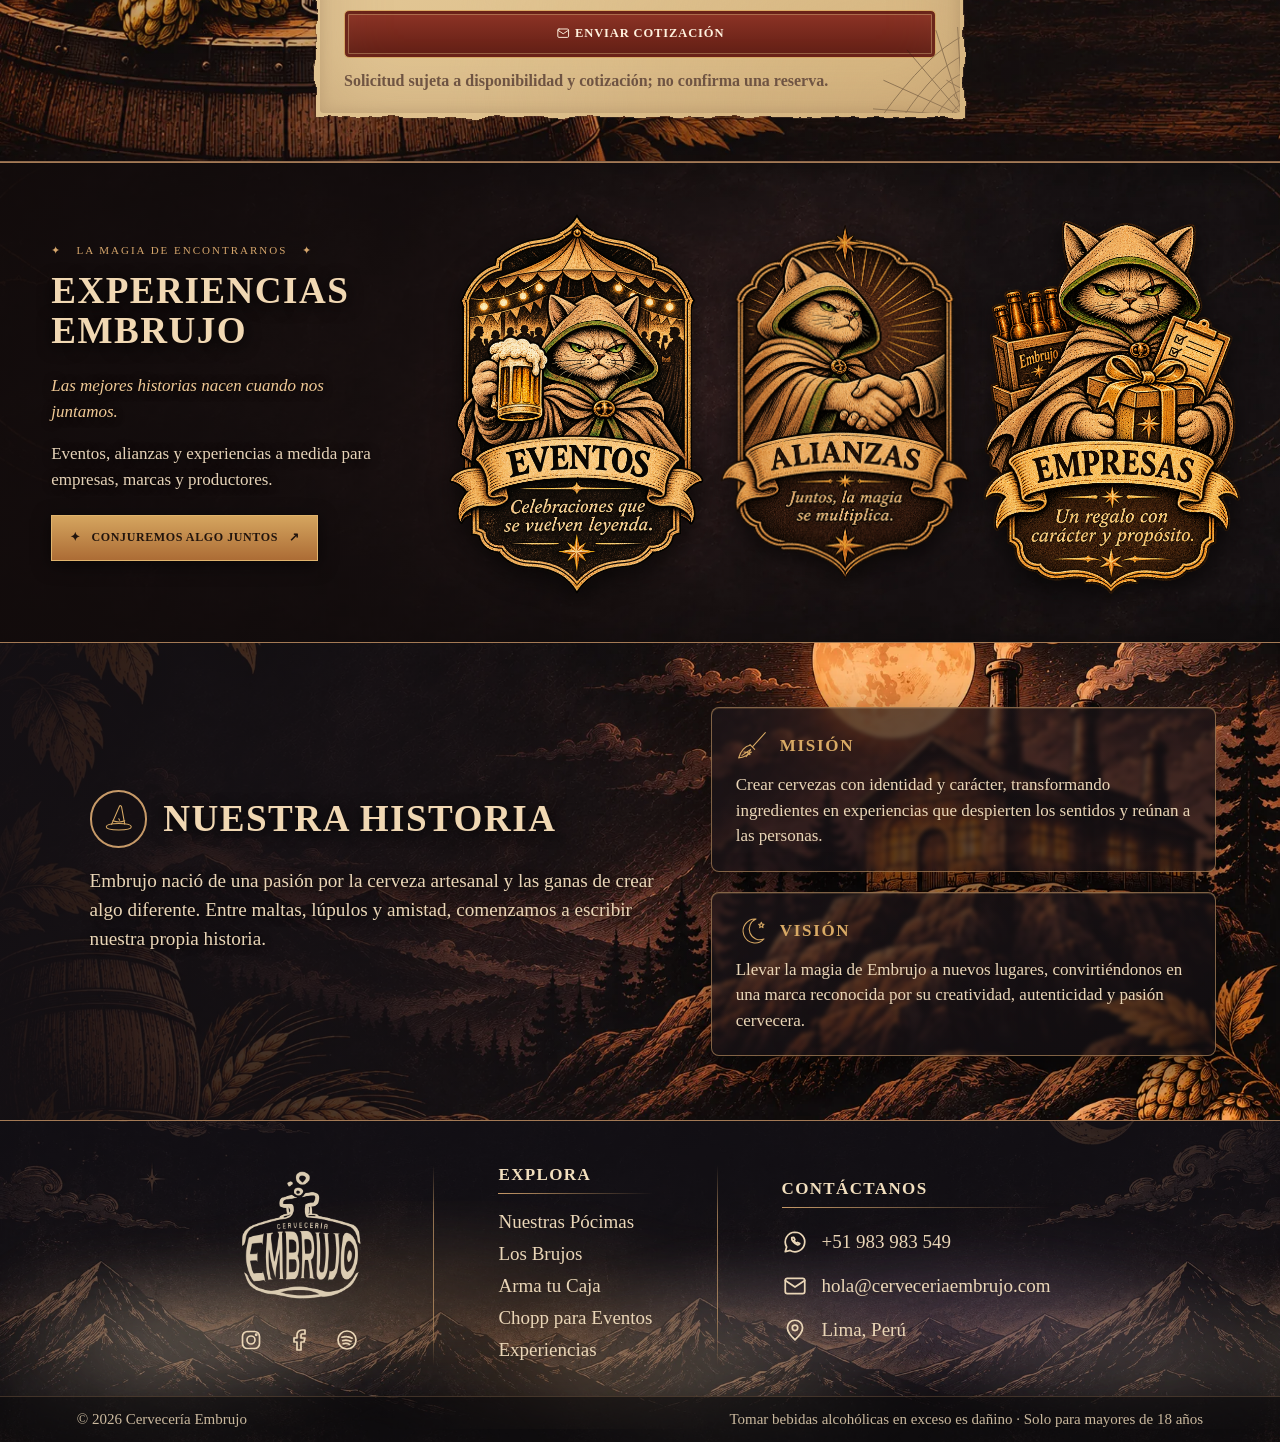
==== commit 0dd73c01: "Update script version in index.html" ====
--- a/index.html
+++ b/index.html
@@ -254,6 +254,6 @@
 </footer>
 
 <a class="wa" href="https://wa.me/51983983549?text=Hola%2C%20quiero%20informaci%C3%B3n%20sobre%20Cervecer%C3%ADa%20Embrujo." aria-label="Escríbenos por WhatsApp" target="_blank" rel="noopener"><svg class="i"><use href="#i-whatsapp"/></svg></a>
-<script src="script.js?v=4.26"></script>
+<script src="script.js?v=4.27"></script>
 </body>
 </html>
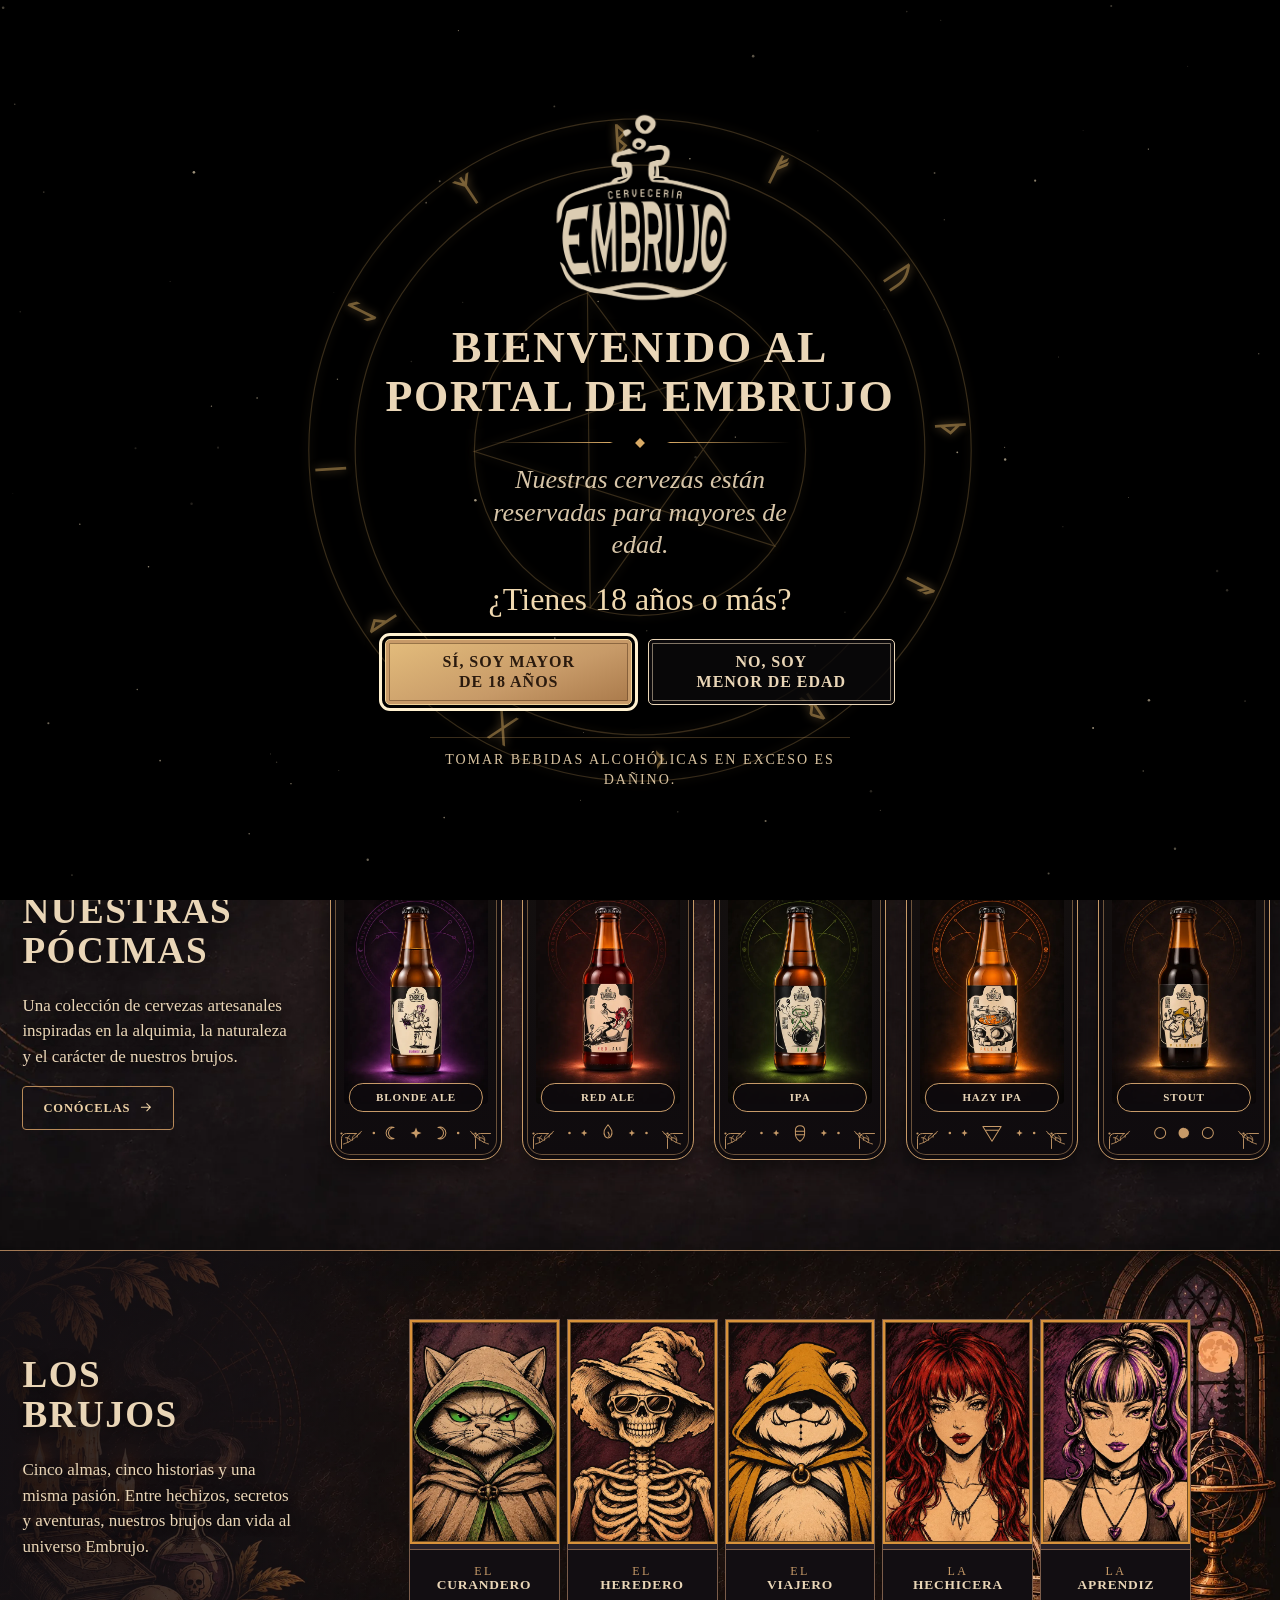
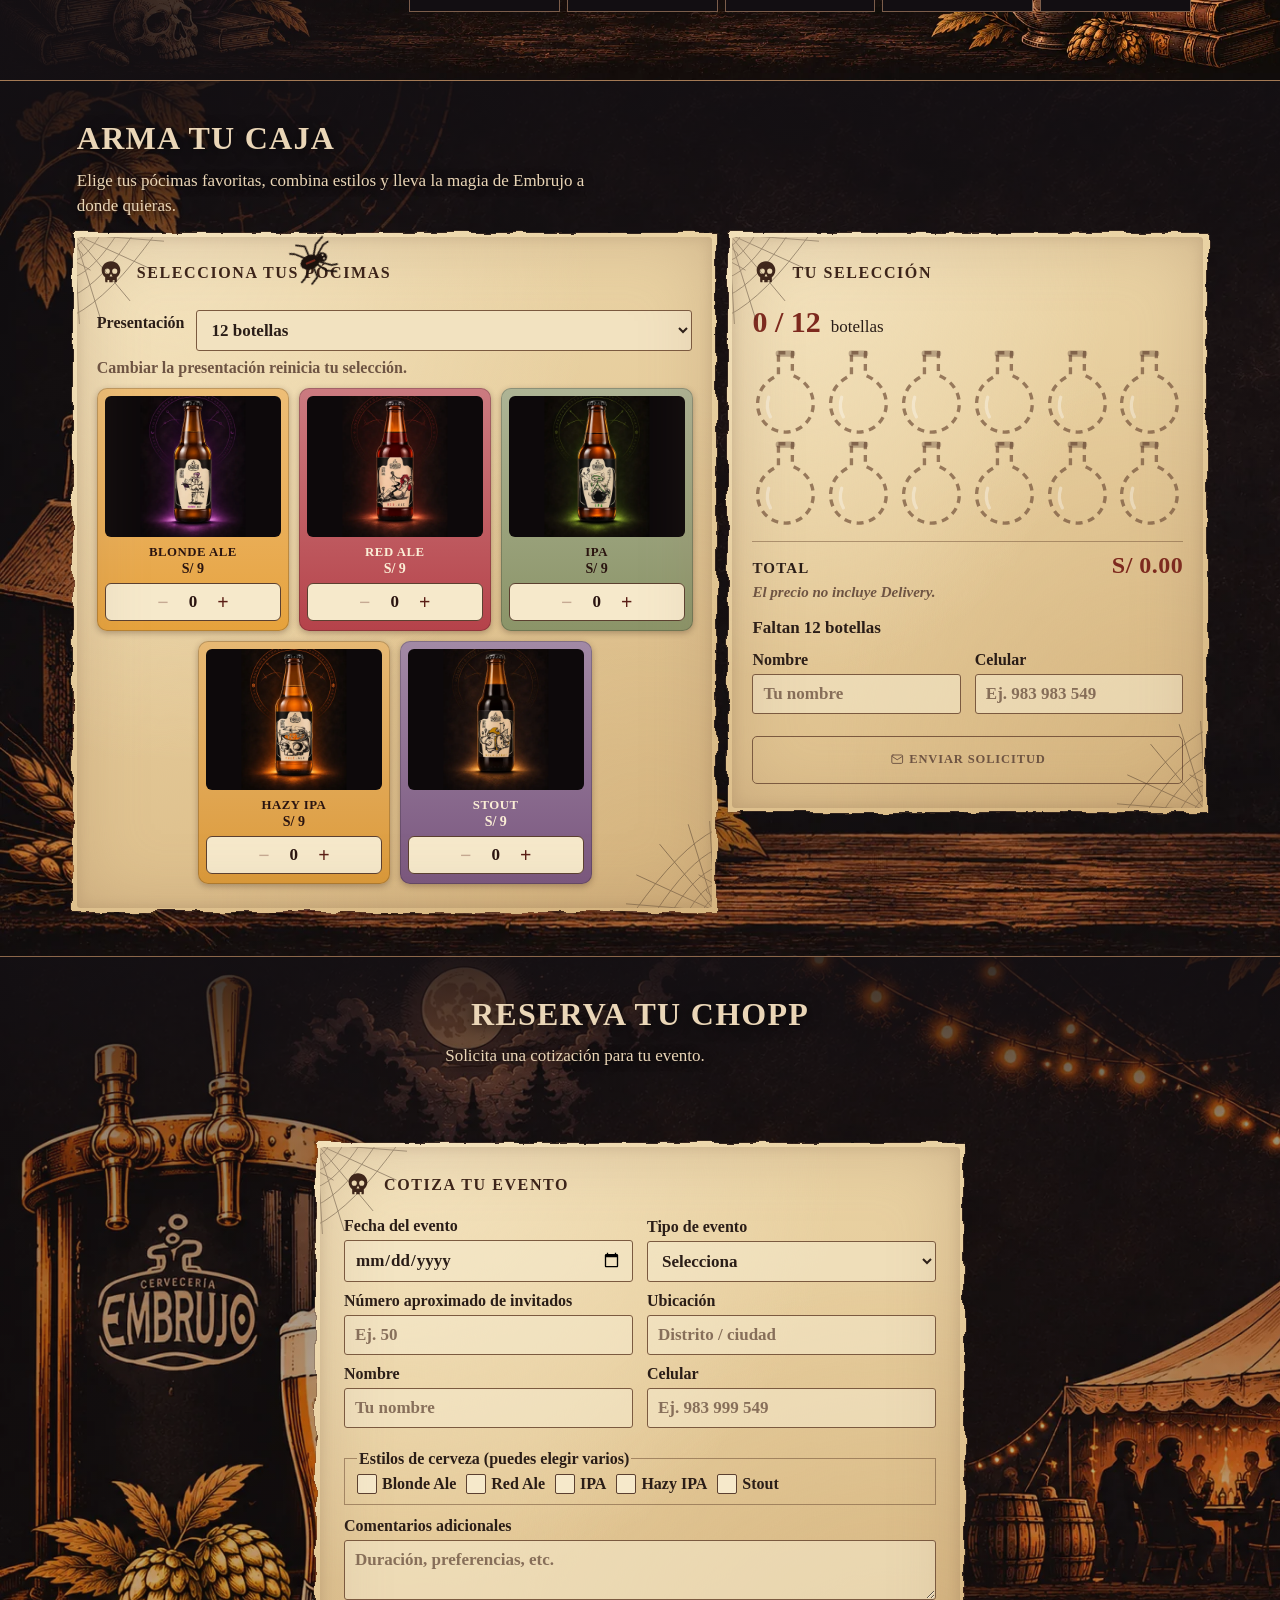
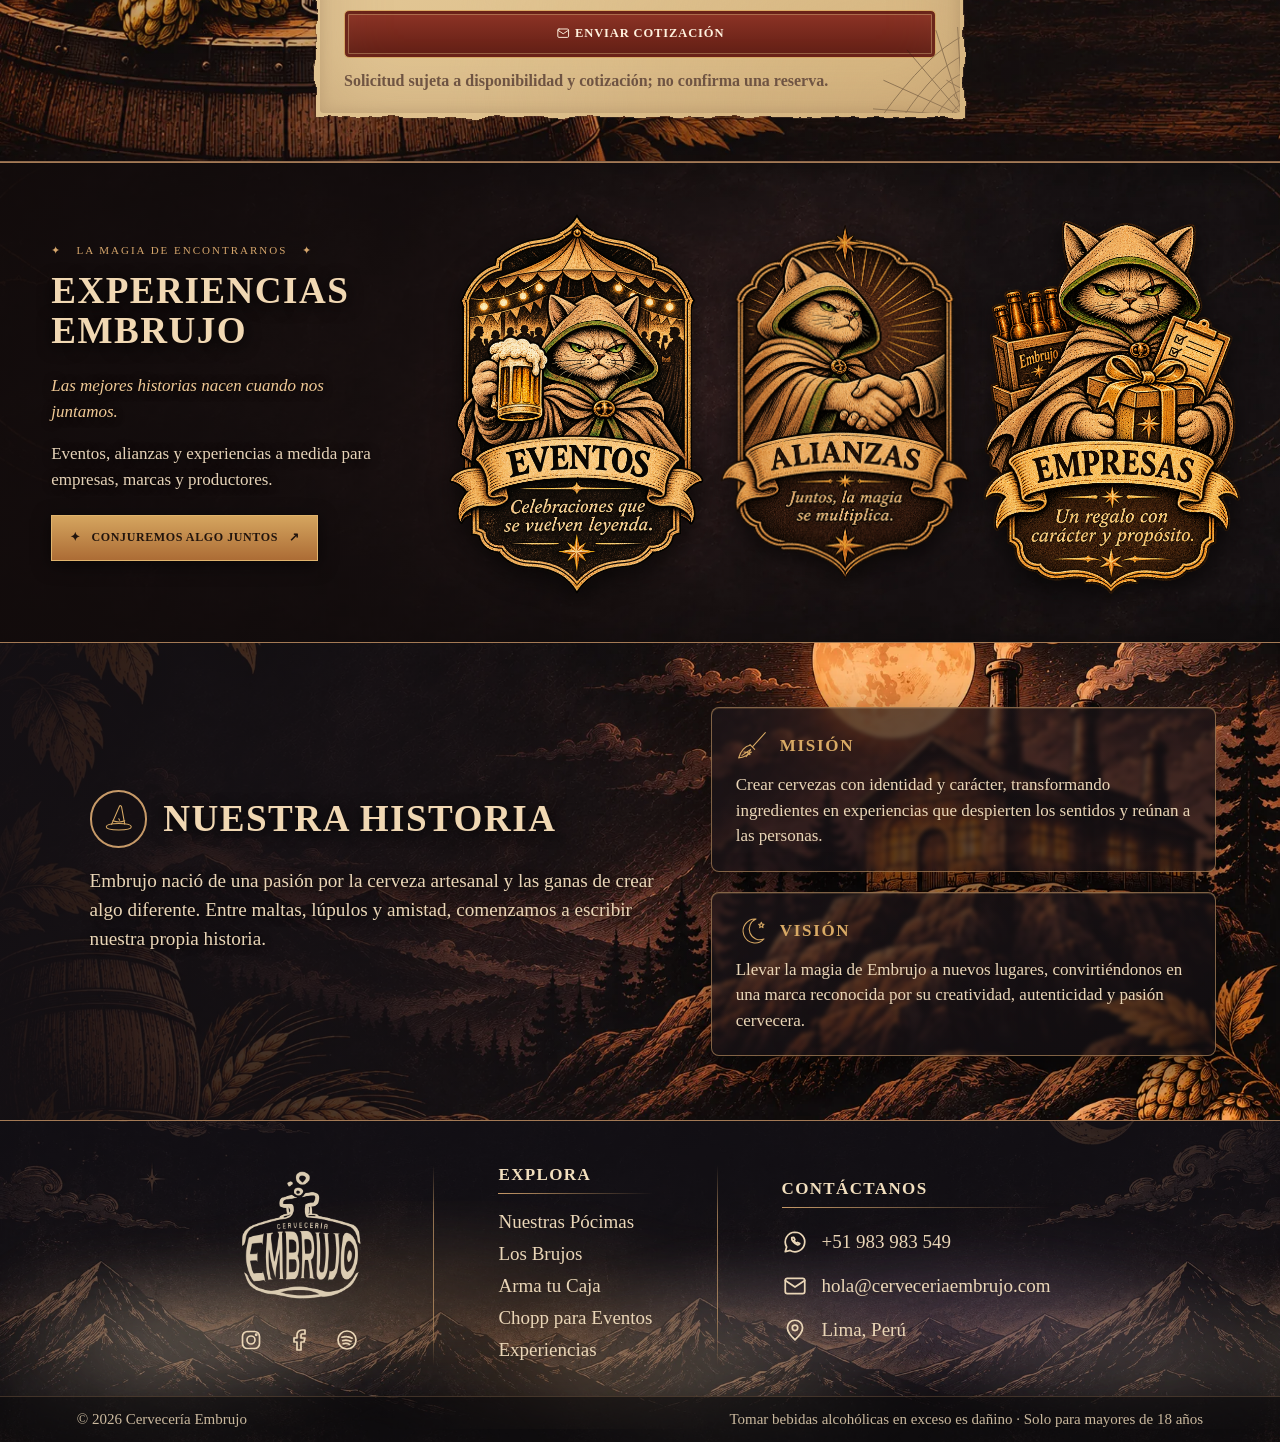
==== commit b10e9151: "Update index.html" ====
--- a/index.html
+++ b/index.html
@@ -172,7 +172,7 @@
         <!-- Solo escritorio: datos de contacto para el envío por correo -->
         <div class="field-row pc-only">
           <label>Nombre<input name="nombre" autocomplete="name" placeholder="Tu nombre"></label>
-          <label>Celular<input name="celular" type="tel" inputmode="tel" autocomplete="tel" placeholder="Ej. 983 983 549"></label>
+          <label>Celular<input name="celular" type="tel" inputmode="tel" autocomplete="tel" placeholder="Ej. 983 999 549"></label>
         </div>
         <fieldset><legend>Estilos de cerveza (puedes elegir varios)</legend><div class="checks" id="beerchecks"></div></fieldset>
         <label>Comentarios adicionales<textarea name="comentarios" rows="2" placeholder="Duración, preferencias, etc."></textarea></label>
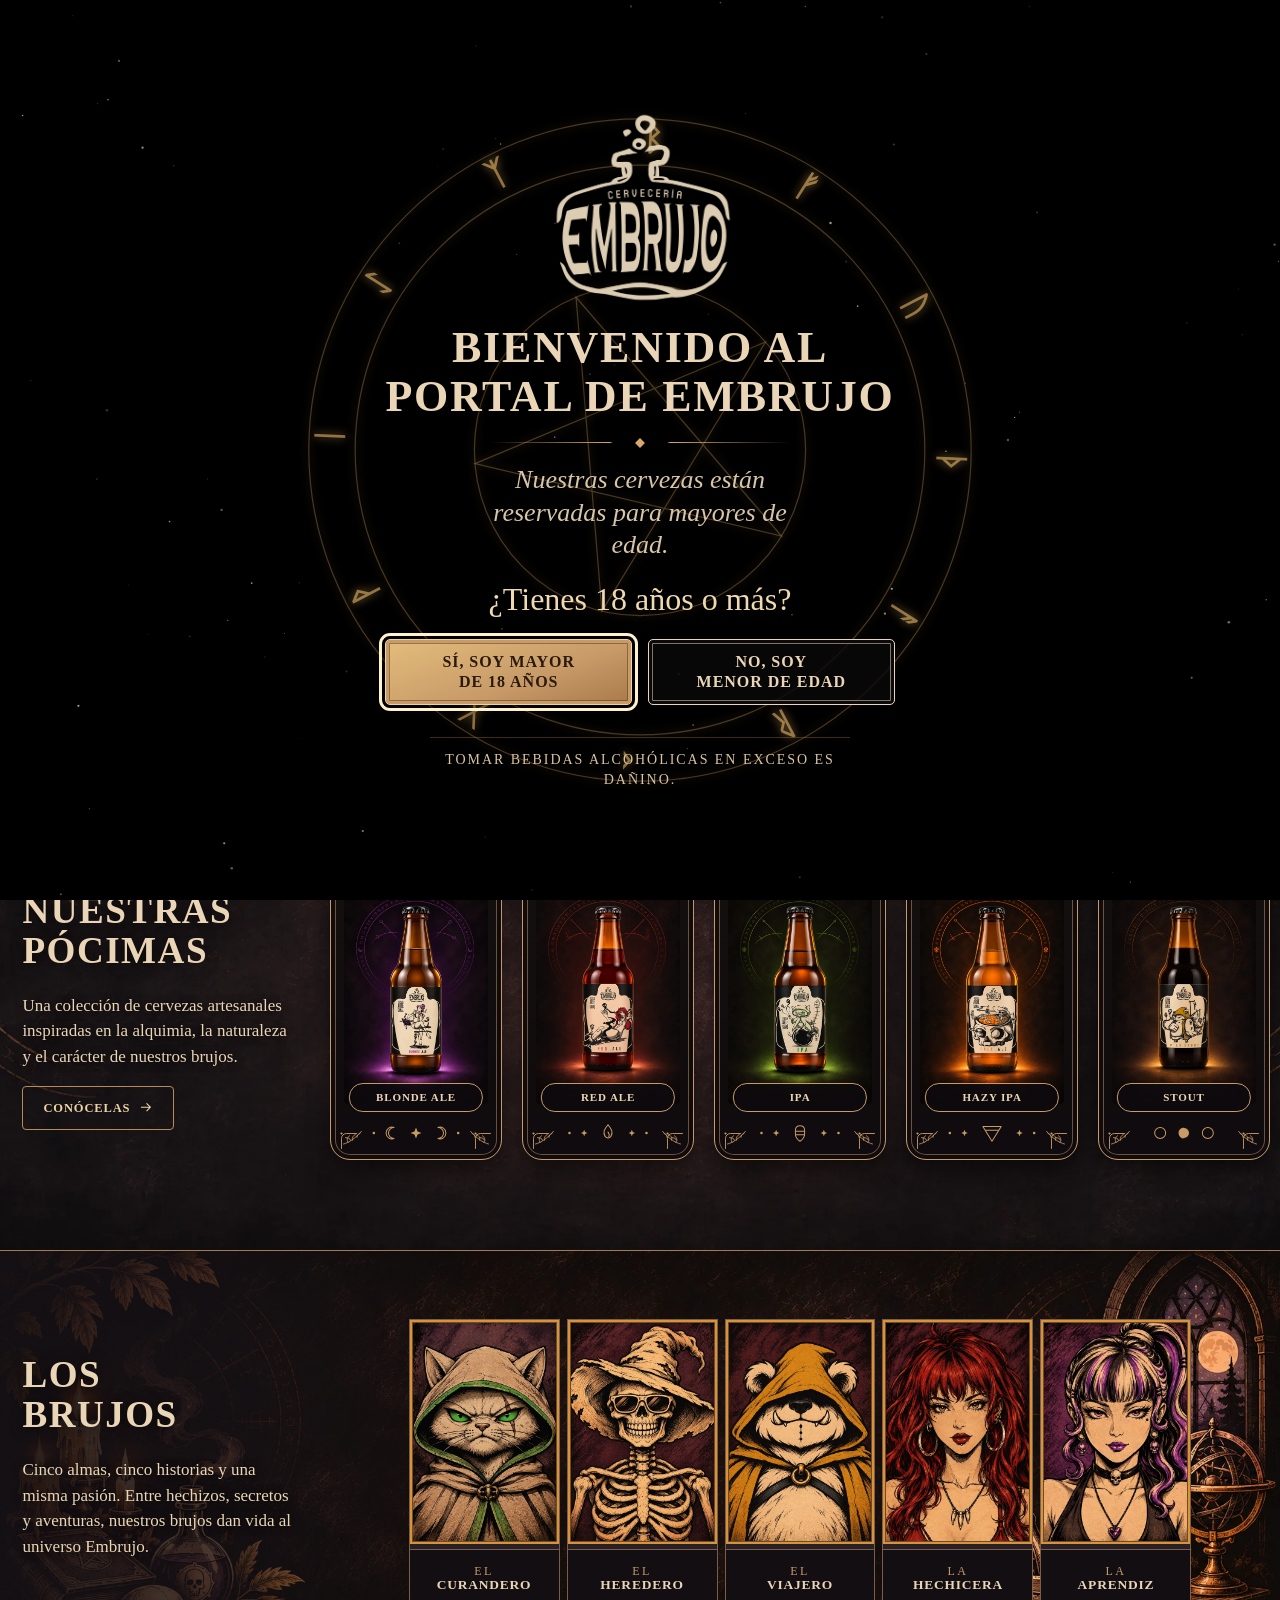
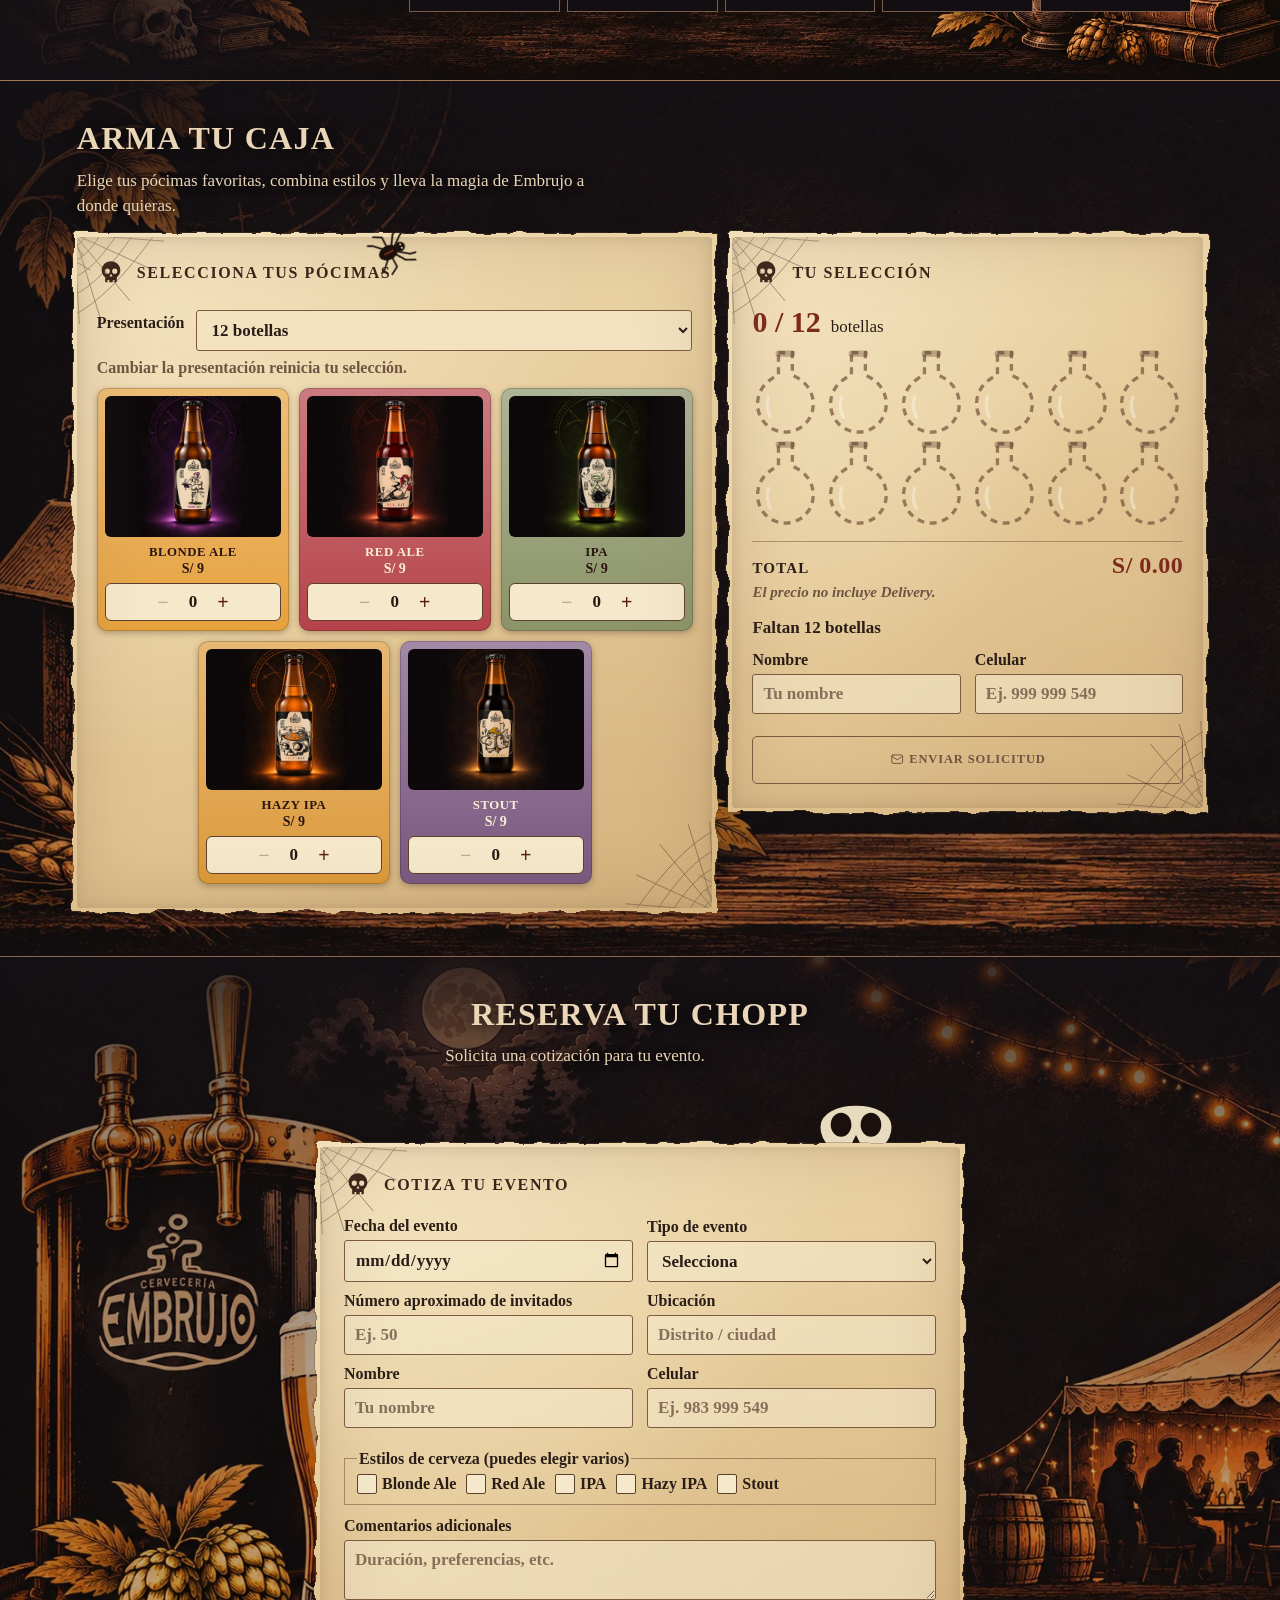
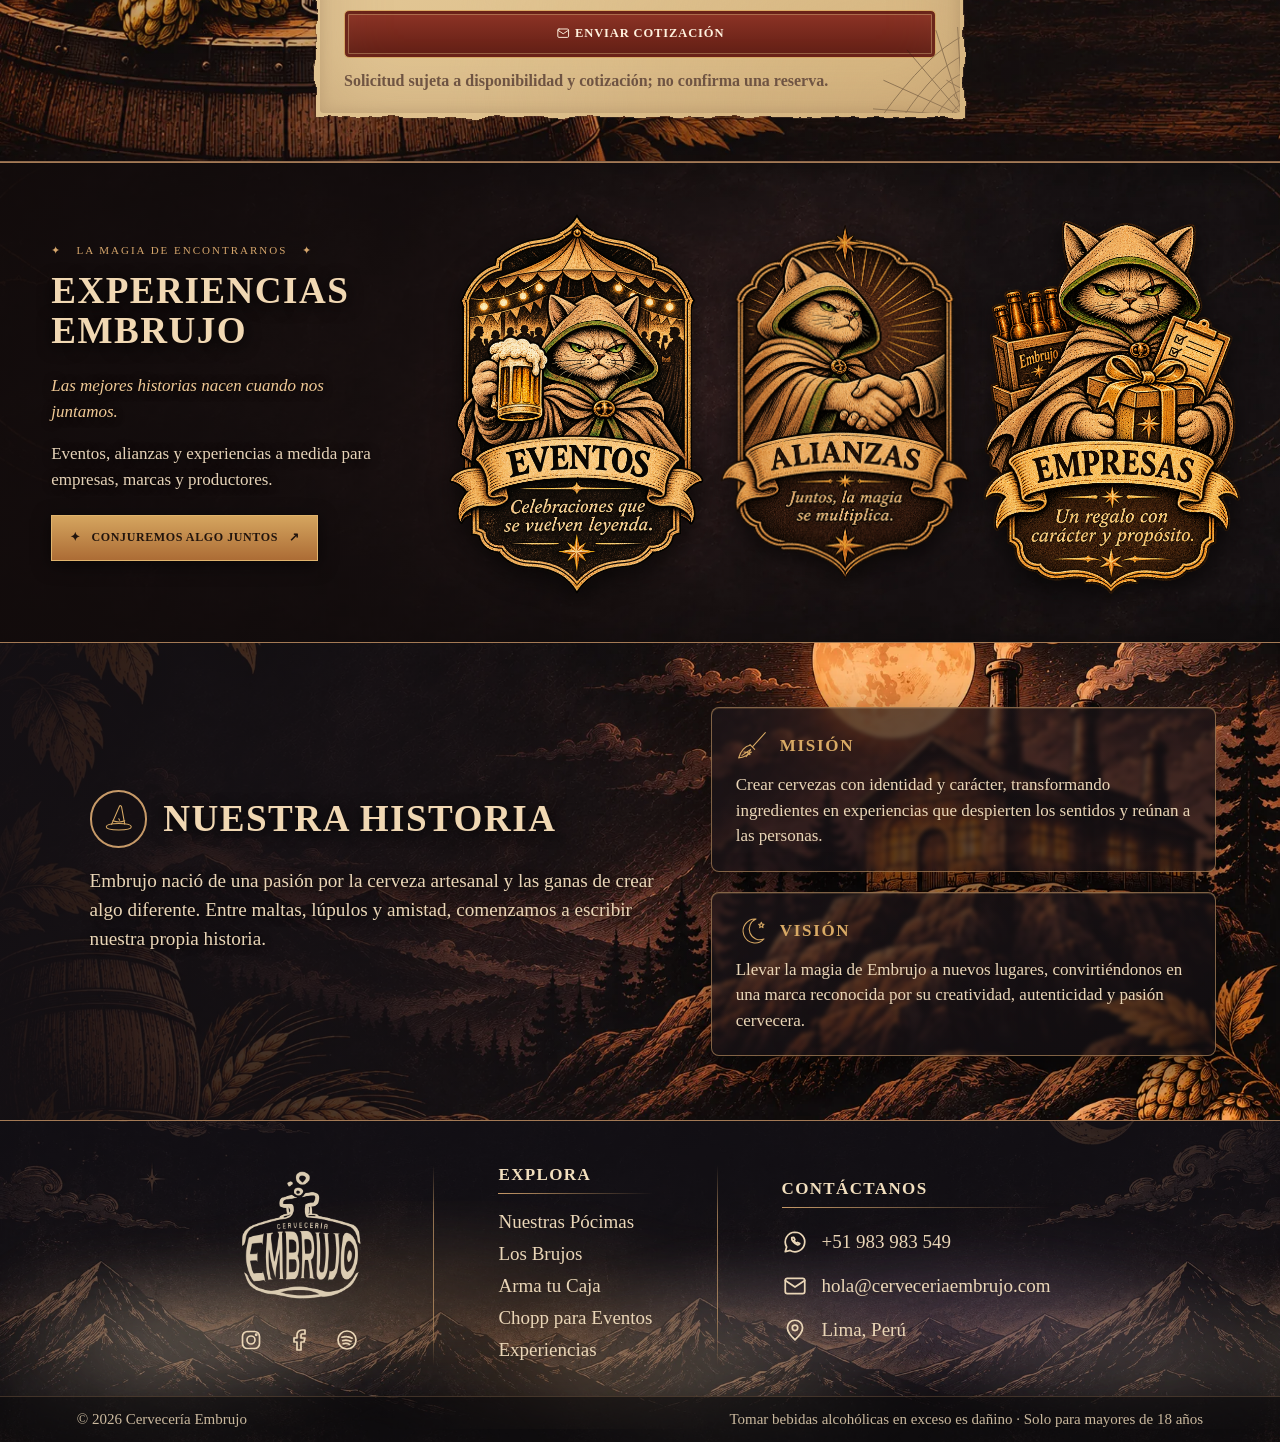
==== commit 5dae3dc8: "Update phone number placeholder in index.html" ====
--- a/index.html
+++ b/index.html
@@ -145,7 +145,7 @@
         <!-- Solo escritorio: nombre y celular para enviar la solicitud por correo (en móvil se oculta y se usa WhatsApp) -->
         <div class="field-row pc-only contacto">
           <label>Nombre<input id="cajaNombre" autocomplete="name" placeholder="Tu nombre"></label>
-          <label>Celular<input id="cajaCel" type="tel" inputmode="tel" autocomplete="tel" placeholder="Ej. 983 983 549"></label>
+          <label>Celular<input id="cajaCel" type="tel" inputmode="tel" autocomplete="tel" placeholder="Ej. 999 999 549"></label>
         </div>
         <button class="btn" id="sendbox" aria-disabled="true"><svg class="i"><use href="#i-whatsapp"/></svg> <span class="lbl">Solicitar por WhatsApp</span></button>
         <p id="boxnote" class="form-note" role="status" aria-live="polite"></p>
